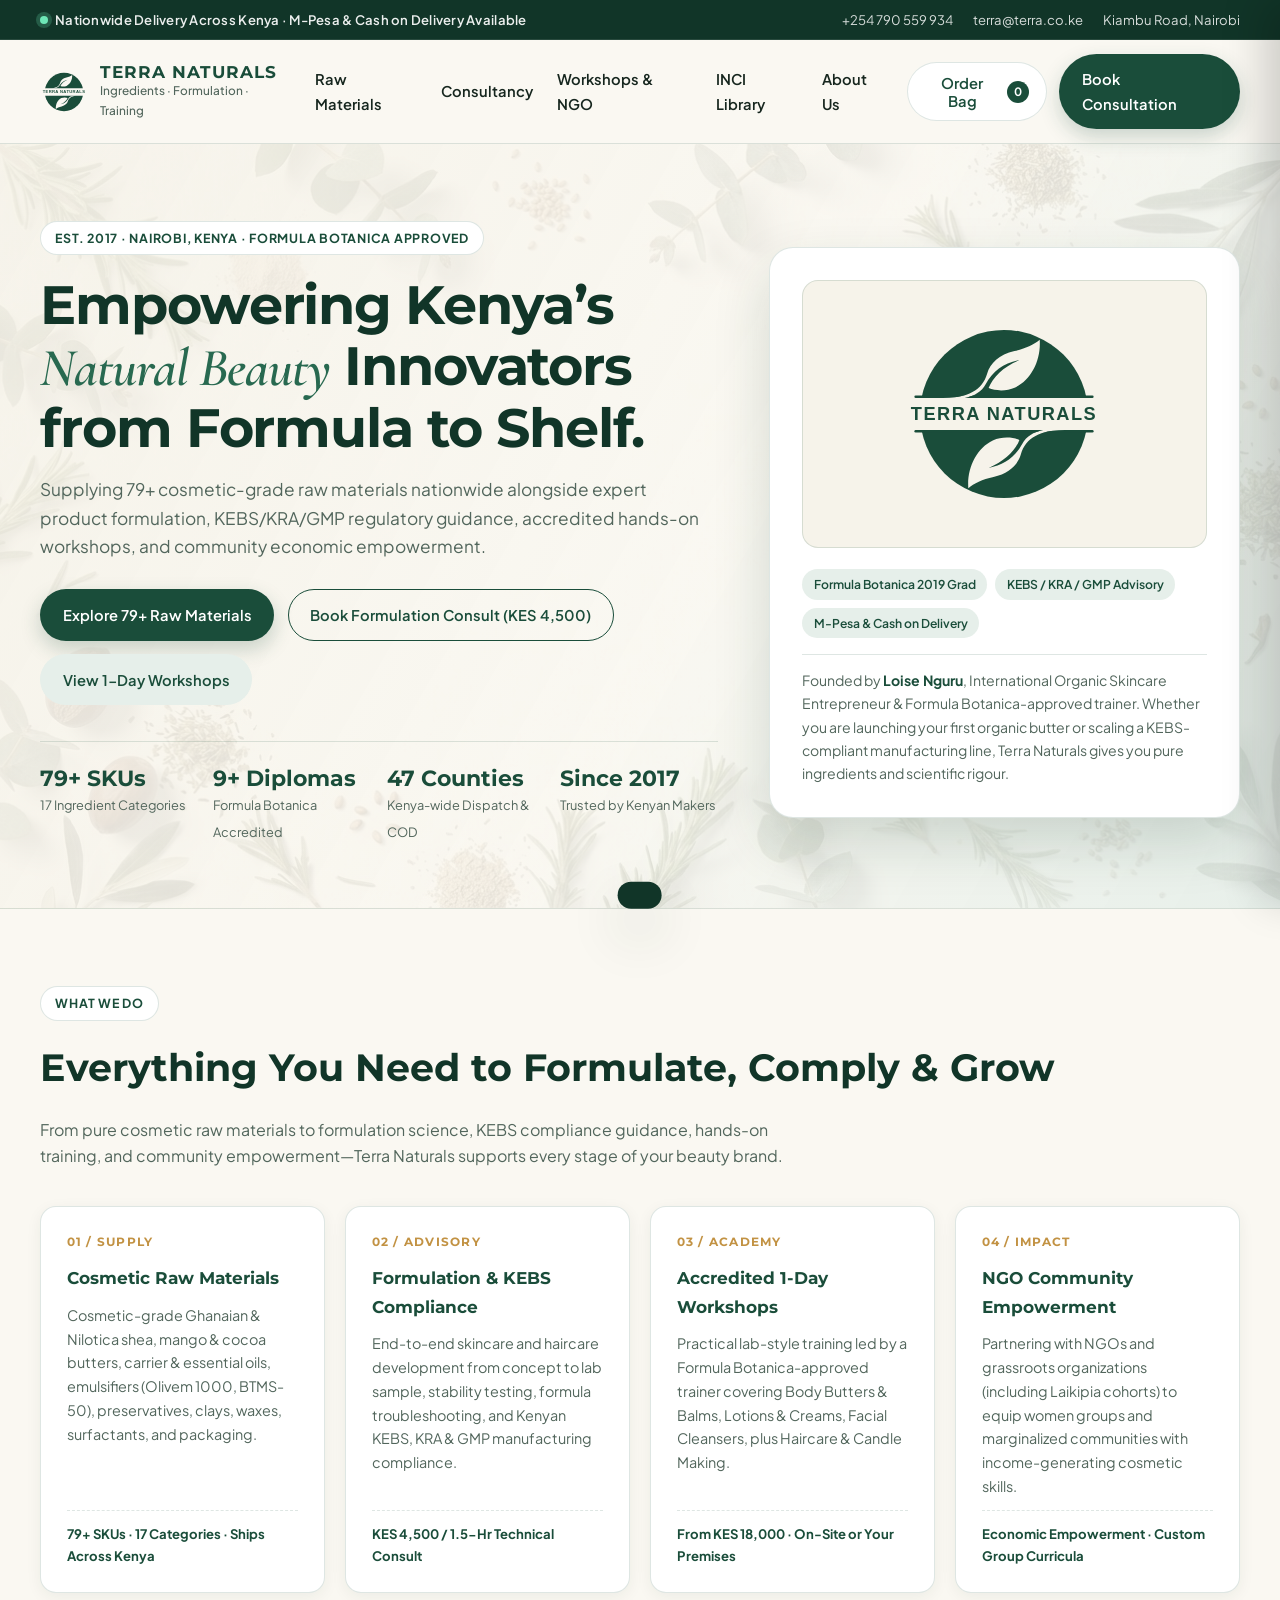
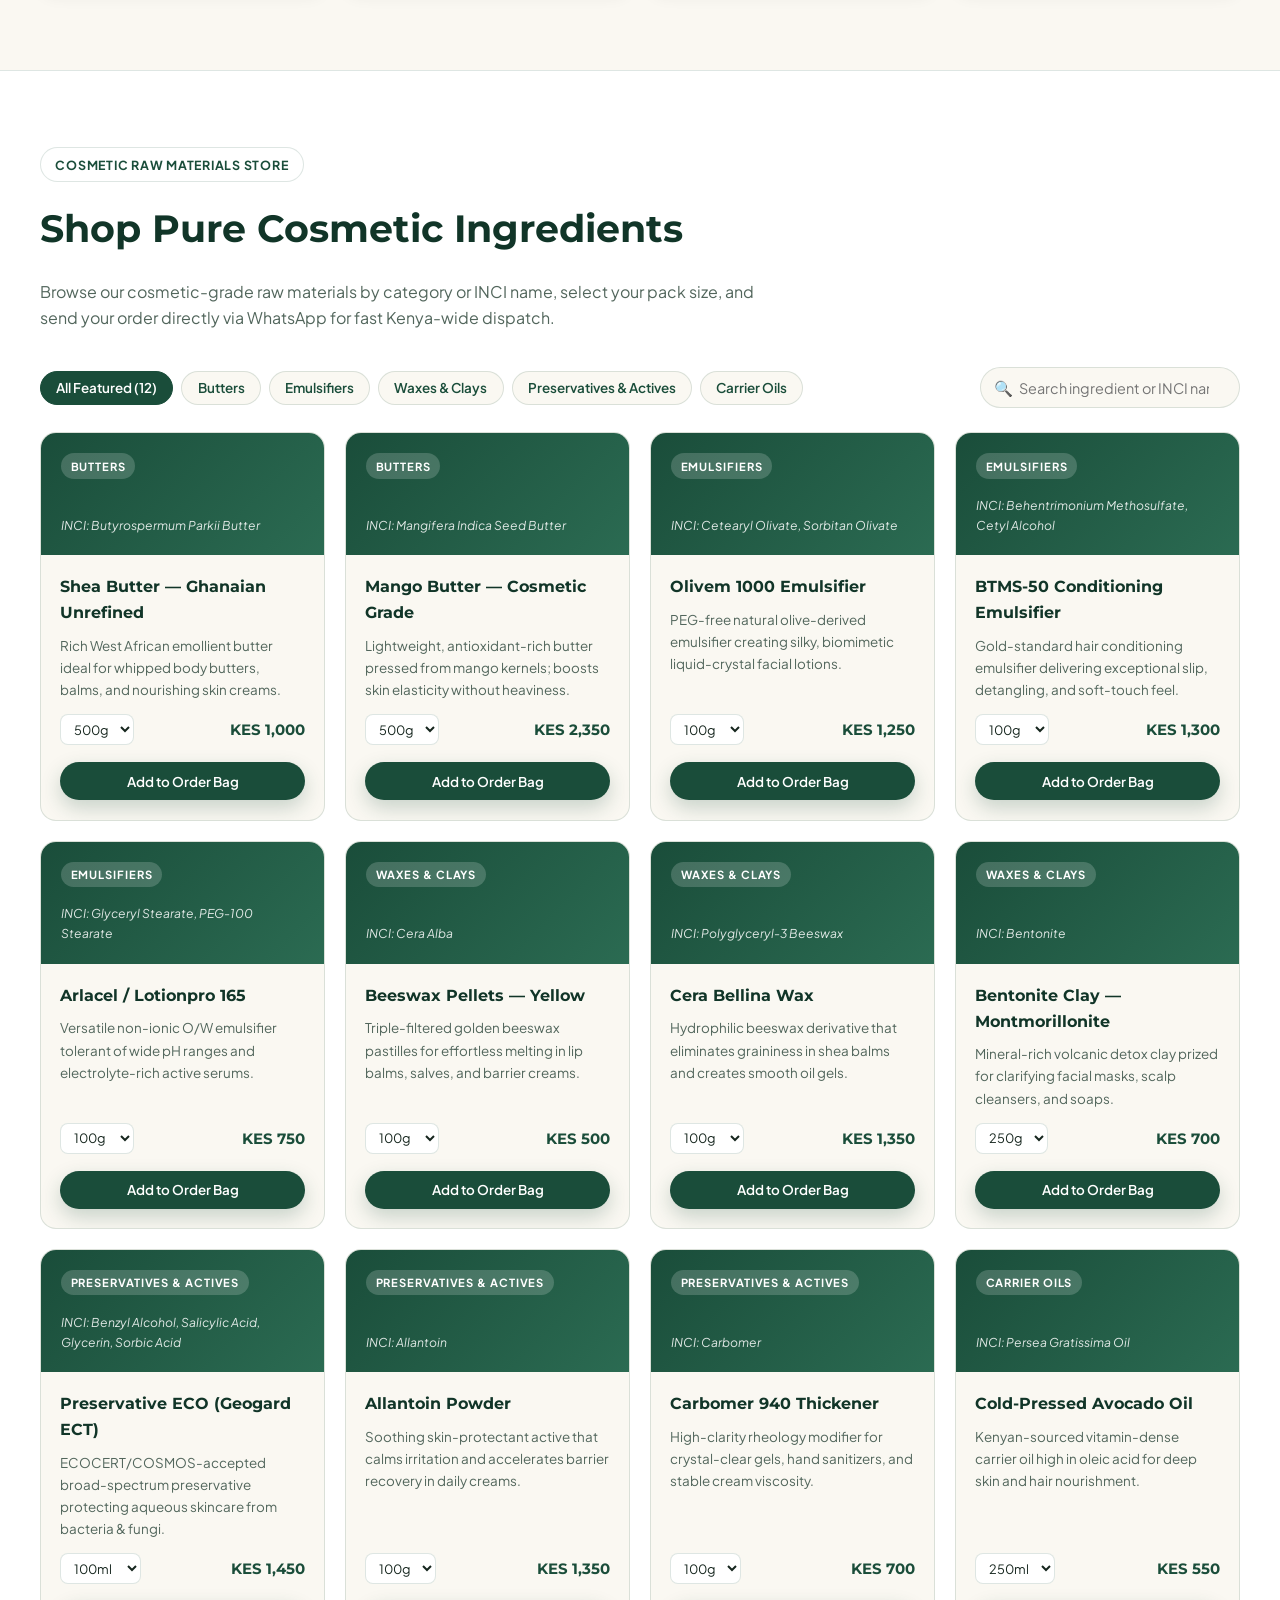
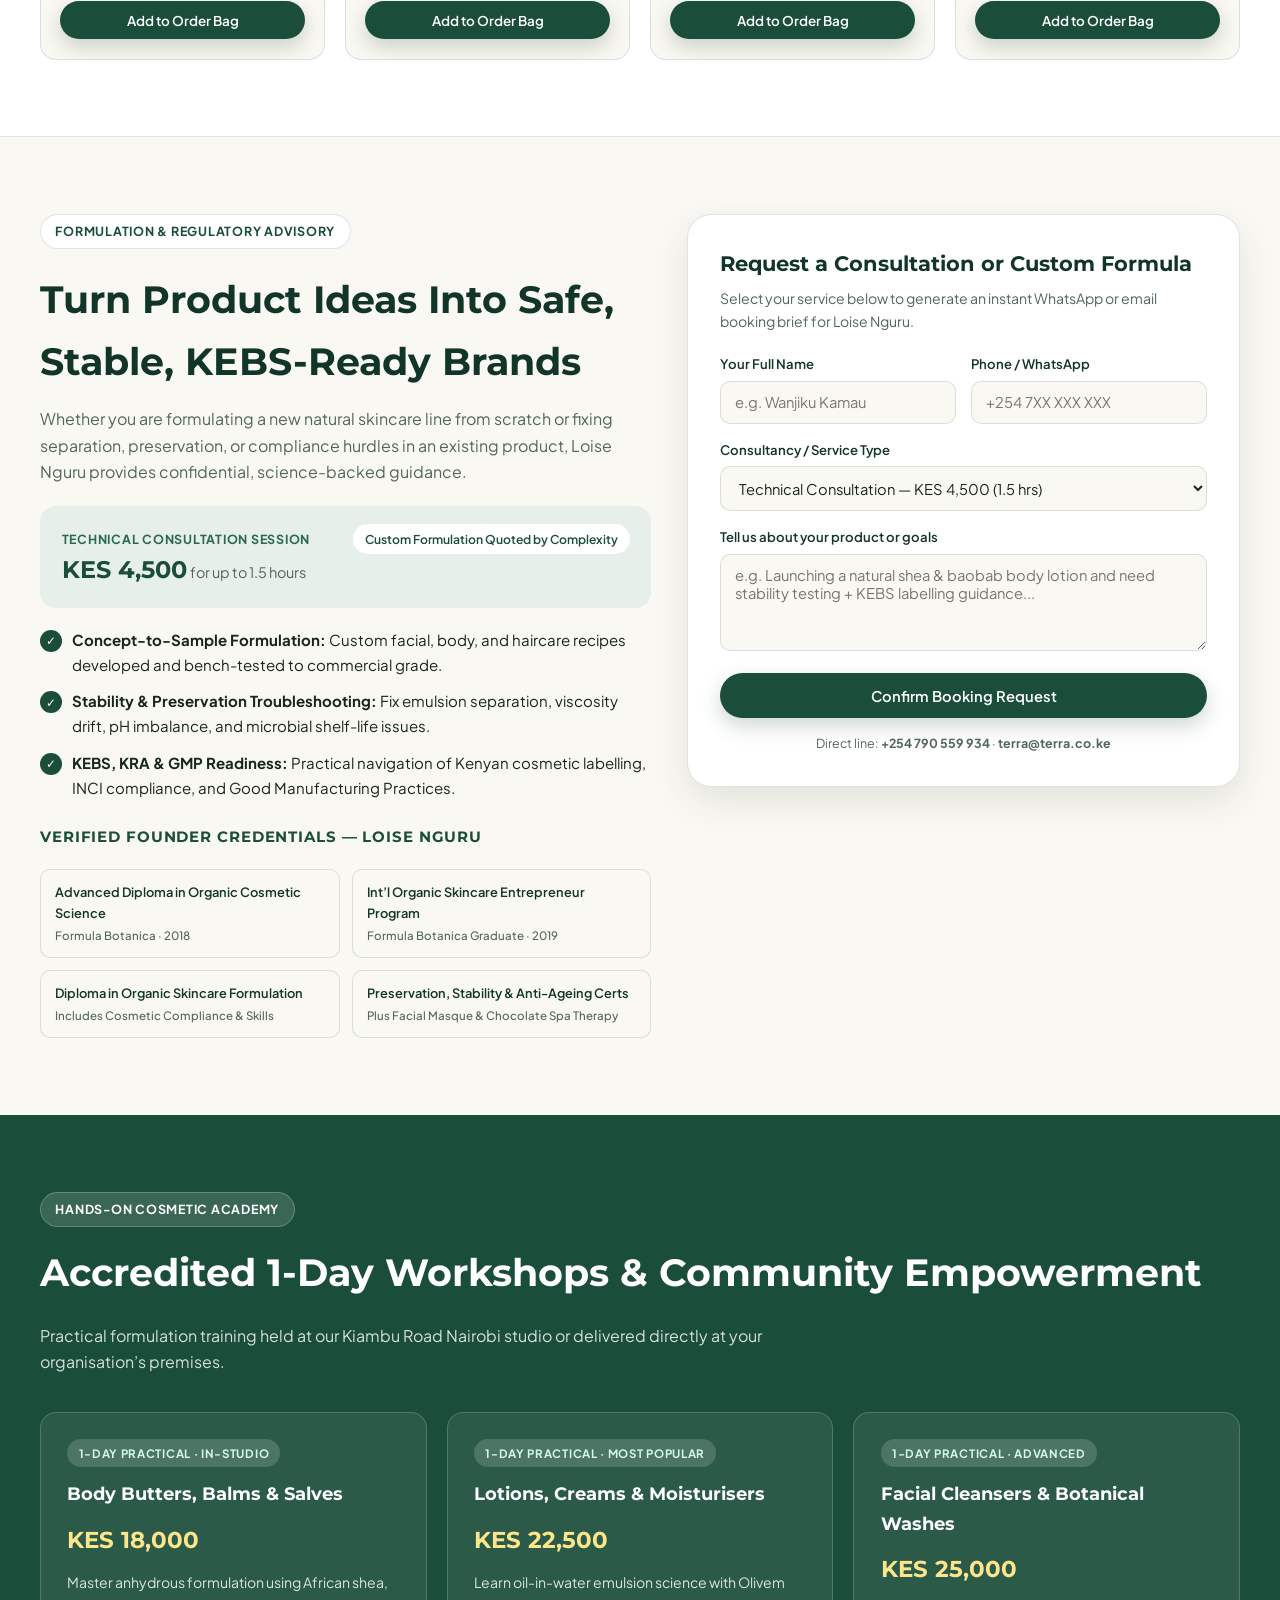
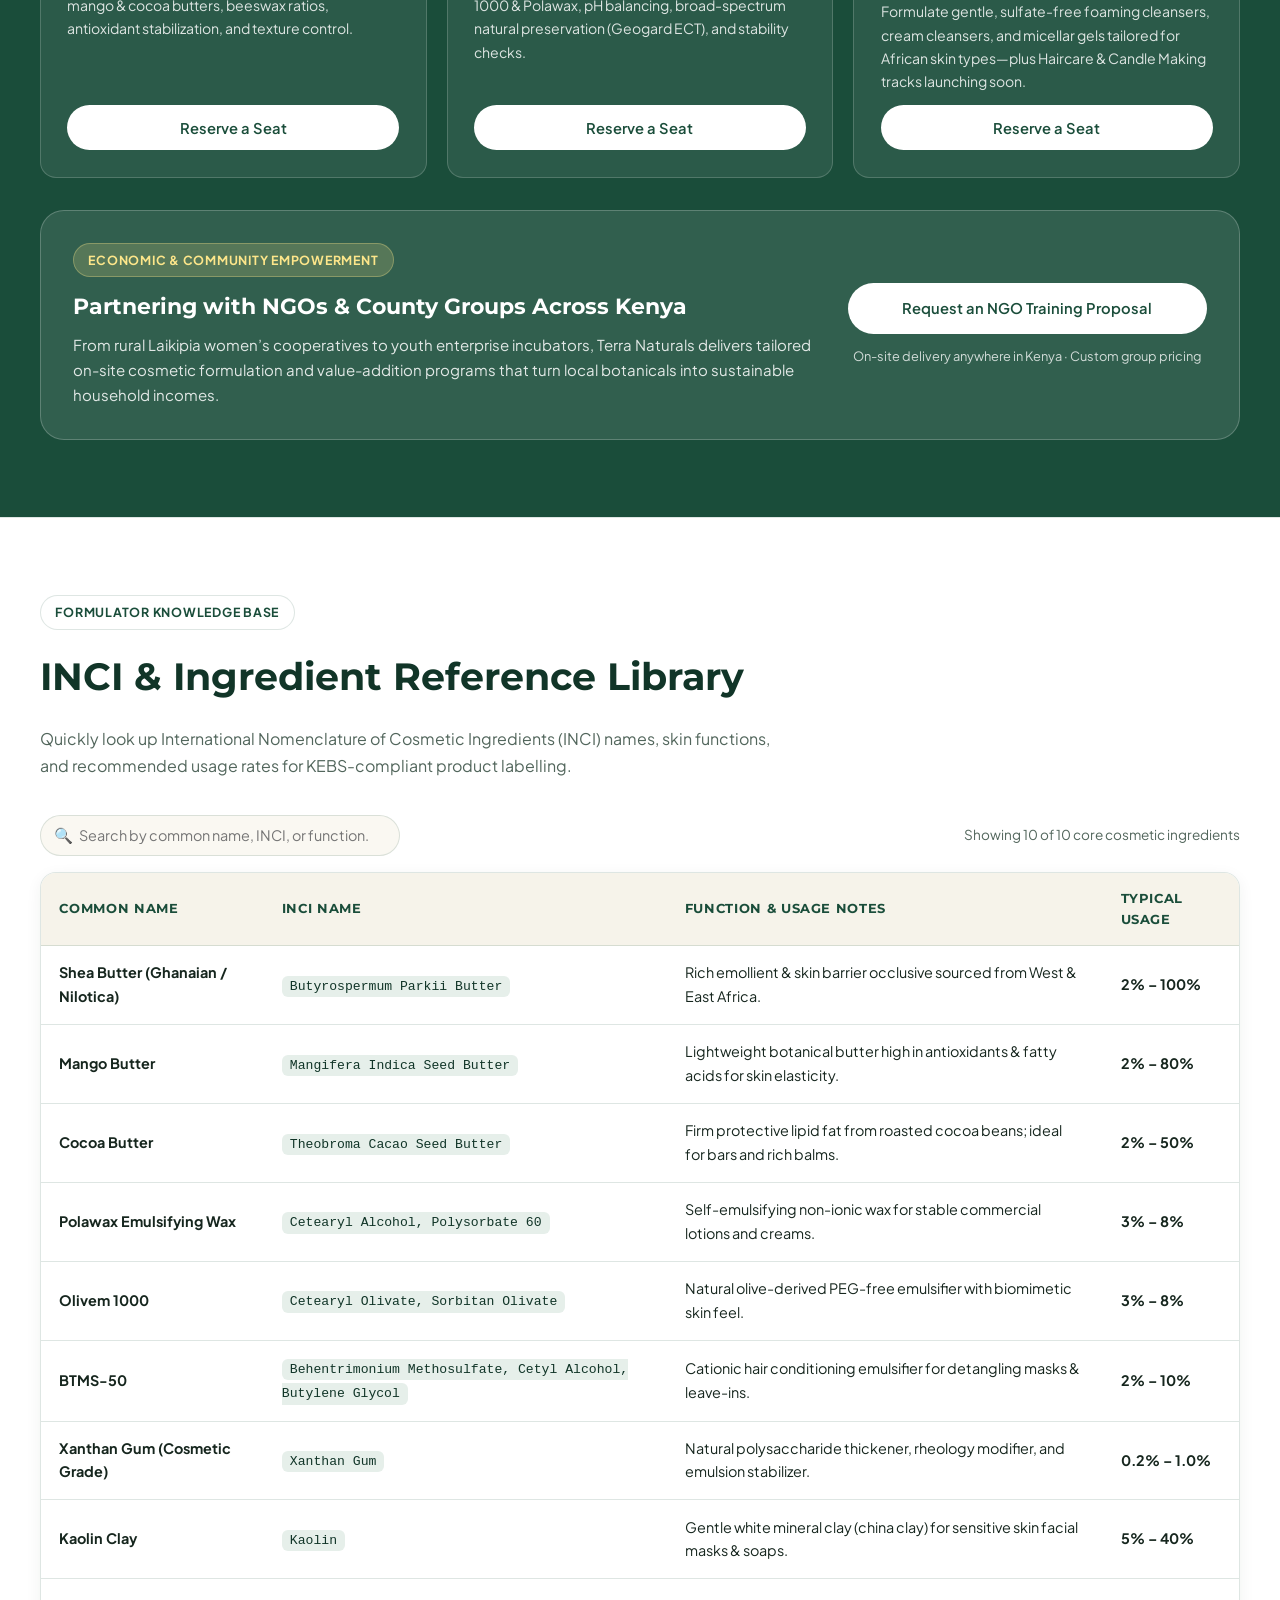
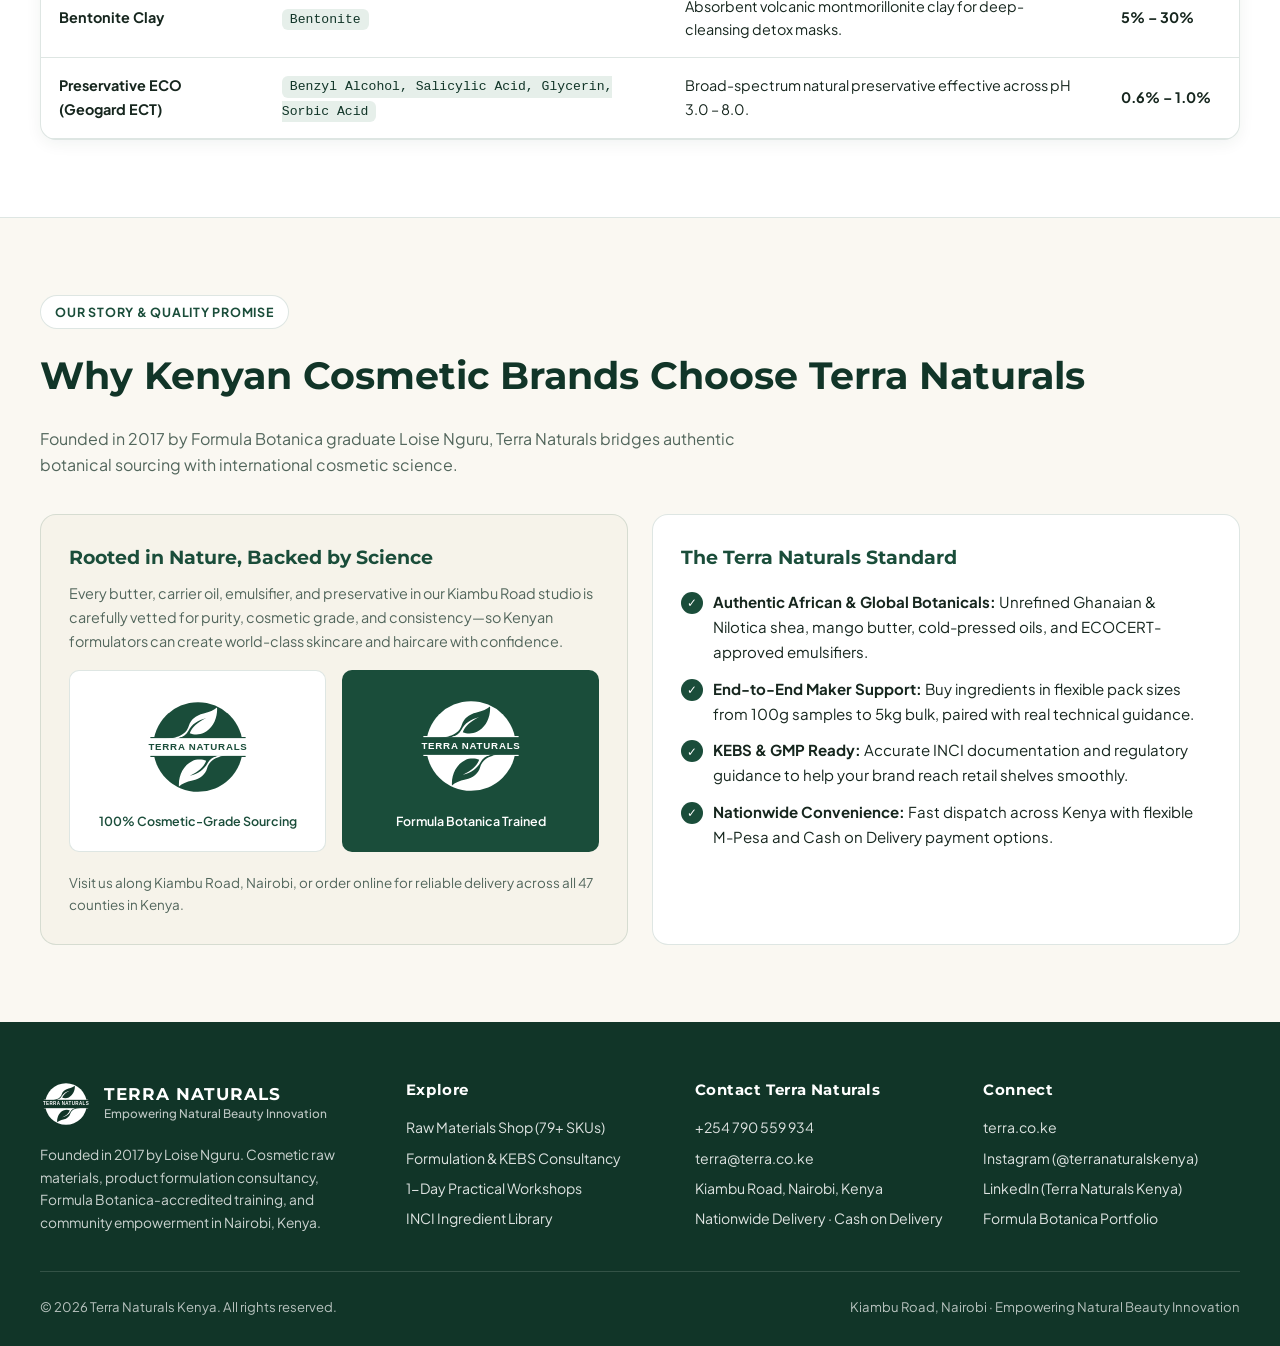
==== index.html @ df8796a9 "Initial commit: Terra Naturals website" ====
<!DOCTYPE html>
<html lang="en">
<head>
  <meta charset="utf-8">
  <meta name="viewport" content="width=device-width, initial-scale=1">
  <title>Terra Naturals Kenya — Natural Cosmetic Ingredients, Formulation Consultancy &amp; Accredited Training</title>
  <meta name="description" content="Founded in 2017 by Formula Botanica graduate Loise Nguru, Terra Naturals supplies 79+ cosmetic raw materials across Kenya and offers KEBS/KRA/GMP formulation consultancy, hands-on workshops, and NGO community empowerment.">
  <meta property="og:title" content="Terra Naturals Kenya — Natural Ingredients, Formulation &amp; Training">
  <meta property="og:description" content="Cosmetic raw materials (79+ SKUs), formulation &amp; KEBS/KRA/GMP compliance consultancy, and Formula Botanica-accredited workshops in Nairobi, Kenya.">
  <meta property="og:type" content="website">
  <link rel="icon" type="image/svg+xml" href="assets/terra-naturals-logo-primary.svg">
  <link rel="preconnect" href="https://fonts.googleapis.com">
  <link rel="preconnect" href="https://fonts.gstatic.com" crossorigin>
  <link href="https://fonts.googleapis.com/css2?family=Cormorant+Garamond:ital,wght@0,600;1,600&family=Montserrat:wght@600;700;800&family=Plus+Jakarta+Sans:wght@400;500;600;700&display=swap" rel="stylesheet">
  <link rel="stylesheet" href="styles.css">
</head>
<body>

  <!-- Top Contact & Shipping Bar -->
  <div class="demo-ribbon">
    <div class="container">
      <div class="ribbon-tag">
        <span class="ribbon-dot"></span>
        <span>Nationwide Delivery Across Kenya · M-Pesa &amp; Cash on Delivery Available</span>
      </div>
      <div class="ribbon-links">
        <a href="tel:+254790559934">+254 790 559 934</a>
        <a href="mailto:terra@terra.co.ke">terra@terra.co.ke</a>
        <span>Kiambu Road, Nairobi</span>
      </div>
    </div>
  </div>

  <!-- Navigation -->
  <header class="navbar">
    <div class="container nav-inner">
      <a href="#top" class="brand-lockup" aria-label="Terra Naturals Home">
        <img src="assets/terra-naturals-logo-primary.svg" alt="Terra Naturals Logo">
        <div>
          <div class="brand-title">TERRA NATURALS</div>
          <div class="brand-sub">Ingredients · Formulation · Training</div>
        </div>
      </a>

      <nav class="nav-links" aria-label="Primary Navigation">
        <a href="#catalog">Raw Materials</a>
        <a href="#consultancy">Consultancy</a>
        <a href="#workshops">Workshops &amp; NGO</a>
        <a href="#inci">INCI Library</a>
        <a href="#about">About Us</a>
      </nav>

      <div class="nav-actions">
        <button type="button" class="btn cart-btn" id="openCartBtn" aria-label="Open Quote Cart">
          <span>Order Bag</span>
          <span class="cart-badge" id="cartCount">0</span>
        </button>
        <a href="#consultancy" class="btn btn-primary">Book Consultation</a>
      </div>
    </div>
  </header>

  <!-- Hero Section -->
  <main id="top">
    <section class="hero">
      <div class="container hero-grid">
        <div>
          <div class="eyebrow">Est. 2017 · Nairobi, Kenya · Formula Botanica Approved</div>
          <h1>Empowering Kenya’s <span>Natural Beauty</span> Innovators from Formula to Shelf.</h1>
          <p class="hero-lead">
            Supplying 79+ cosmetic-grade raw materials nationwide alongside expert product formulation, KEBS/KRA/GMP regulatory guidance, accredited hands-on workshops, and community economic empowerment.
          </p>
          <div class="hero-cta">
            <a href="#catalog" class="btn btn-primary">Explore 79+ Raw Materials</a>
            <a href="#consultancy" class="btn btn-outline">Book Formulation Consult (KES 4,500)</a>
            <a href="#workshops" class="btn btn-soft">View 1-Day Workshops</a>
          </div>
          <div class="trust-metrics">
            <div class="metric">
              <strong>79+ SKUs</strong>
              <span>17 Ingredient Categories</span>
            </div>
            <div class="metric">
              <strong>9+ Diplomas</strong>
              <span>Formula Botanica Accredited</span>
            </div>
            <div class="metric">
              <strong>47 Counties</strong>
              <span>Kenya-wide Dispatch &amp; COD</span>
            </div>
            <div class="metric">
              <strong>Since 2017</strong>
              <span>Trusted by Kenyan Makers</span>
            </div>
          </div>
        </div>

        <aside class="hero-card" aria-label="Founder & Brand Credentials">
          <div class="hero-logo-stage">
            <img src="assets/terra-naturals-logo-primary.svg" alt="Terra Naturals Refreshed Vector Logo">
          </div>
          <div class="credential-pill-row">
            <span class="pill">Formula Botanica 2019 Grad</span>
            <span class="pill">KEBS / KRA / GMP Advisory</span>
            <span class="pill">M-Pesa &amp; Cash on Delivery</span>
          </div>
          <p class="founder-note">
            Founded by <strong>Loise Nguru</strong>, International Organic Skincare Entrepreneur &amp; Formula Botanica-approved trainer. Whether you are launching your first organic butter or scaling a KEBS-compliant manufacturing line, Terra Naturals gives you pure ingredients and scientific rigour.
          </p>
        </aside>
      </div>
    </section>

    <!-- 4 Real Business Pillars -->
    <section class="band" id="pillars">
      <div class="container">
        <div class="section-header">
          <div>
            <div class="eyebrow">What We Do</div>
            <h2>Everything You Need to Formulate, Comply &amp; Grow</h2>
          </div>
          <p>From pure cosmetic raw materials to formulation science, KEBS compliance guidance, hands-on training, and community empowerment—Terra Naturals supports every stage of your beauty brand.</p>
        </div>

        <div class="pillars-grid">
          <article class="pillar-card">
            <span class="pillar-num">01 / SUPPLY</span>
            <h3>Cosmetic Raw Materials</h3>
            <p>Cosmetic-grade Ghanaian &amp; Nilotica shea, mango &amp; cocoa butters, carrier &amp; essential oils, emulsifiers (Olivem 1000, BTMS-50), preservatives, clays, waxes, surfactants, and packaging.</p>
            <div class="pillar-meta">79+ SKUs · 17 Categories · Ships Across Kenya</div>
          </article>

          <article class="pillar-card">
            <span class="pillar-num">02 / ADVISORY</span>
            <h3>Formulation &amp; KEBS Compliance</h3>
            <p>End-to-end skincare and haircare development from concept to lab sample, stability testing, formula troubleshooting, and Kenyan KEBS, KRA &amp; GMP manufacturing compliance.</p>
            <div class="pillar-meta">KES 4,500 / 1.5-Hr Technical Consult</div>
          </article>

          <article class="pillar-card">
            <span class="pillar-num">03 / ACADEMY</span>
            <h3>Accredited 1-Day Workshops</h3>
            <p>Practical lab-style training led by a Formula Botanica-approved trainer covering Body Butters &amp; Balms, Lotions &amp; Creams, Facial Cleansers, plus Haircare &amp; Candle Making.</p>
            <div class="pillar-meta">From KES 18,000 · On-Site or Your Premises</div>
          </article>

          <article class="pillar-card">
            <span class="pillar-num">04 / IMPACT</span>
            <h3>NGO Community Empowerment</h3>
            <p>Partnering with NGOs and grassroots organizations (including Laikipia cohorts) to equip women groups and marginalized communities with income-generating cosmetic skills.</p>
            <div class="pillar-meta">Economic Empowerment · Custom Group Curricula</div>
          </article>
        </div>
      </div>
    </section>

    <!-- Raw Materials E-Commerce Catalog -->
    <section class="band alt" id="catalog">
      <div class="container">
        <div class="section-header">
          <div>
            <div class="eyebrow">Cosmetic Raw Materials Store</div>
            <h2>Shop Pure Cosmetic Ingredients</h2>
          </div>
          <p>Browse our cosmetic-grade raw materials by category or INCI name, select your pack size, and send your order directly via WhatsApp for fast Kenya-wide dispatch.</p>
        </div>

        <div class="catalog-toolbar">
          <div class="filter-pills" id="categoryFilters" role="tablist" aria-label="Filter ingredients by category">
            <button type="button" class="filter-btn active" data-cat="All">All Featured (12)</button>
            <button type="button" class="filter-btn" data-cat="Butters">Butters</button>
            <button type="button" class="filter-btn" data-cat="Emulsifiers">Emulsifiers</button>
            <button type="button" class="filter-btn" data-cat="Waxes & Clays">Waxes &amp; Clays</button>
            <button type="button" class="filter-btn" data-cat="Preservatives & Actives">Preservatives &amp; Actives</button>
            <button type="button" class="filter-btn" data-cat="Carrier Oils">Carrier Oils</button>
          </div>

          <div class="search-box">
            <span class="search-icon" aria-hidden="true">&#128269;</span>
            <input type="search" id="productSearch" placeholder="Search ingredient or INCI name..." aria-label="Search ingredients">
          </div>
        </div>

        <div class="products-grid" id="productsGrid"></div>
      </div>
    </section>

    <!-- Formulation & Regulatory Consultancy -->
    <section class="band" id="consultancy">
      <div class="container split-grid">
        <div>
          <div class="eyebrow">Formulation &amp; Regulatory Advisory</div>
          <h2 style="font-family:var(--font-display);font-size:clamp(1.7rem,3vw,2.35rem);color:var(--forest-deep);margin:0 0 0.85rem;">Turn Product Ideas Into Safe, Stable, KEBS-Ready Brands</h2>
          <p style="color:var(--muted);margin:0 0 1.25rem;">
            Whether you are formulating a new natural skincare line from scratch or fixing separation, preservation, or compliance hurdles in an existing product, Loise Nguru provides confidential, science-backed guidance.
          </p>

          <div class="price-callout">
            <div>
              <div style="font-size:0.78rem;font-weight:700;text-transform:uppercase;letter-spacing:0.06em;color:var(--forest-soft);">Technical Consultation Session</div>
              <strong>KES 4,500</strong> <span style="font-size:0.9rem;color:var(--muted);">for up to 1.5 hours</span>
            </div>
            <span class="pill" style="background:#fff;">Custom Formulation Quoted by Complexity</span>
          </div>

          <ul class="checklist">
            <li><span class="check-icon">&#10003;</span><span><strong>Concept-to-Sample Formulation:</strong> Custom facial, body, and haircare recipes developed and bench-tested to commercial grade.</span></li>
            <li><span class="check-icon">&#10003;</span><span><strong>Stability &amp; Preservation Troubleshooting:</strong> Fix emulsion separation, viscosity drift, pH imbalance, and microbial shelf-life issues.</span></li>
            <li><span class="check-icon">&#10003;</span><span><strong>KEBS, KRA &amp; GMP Readiness:</strong> Practical navigation of Kenyan cosmetic labelling, INCI compliance, and Good Manufacturing Practices.</span></li>
          </ul>

          <h3 style="font-family:var(--font-display);font-size:0.92rem;text-transform:uppercase;letter-spacing:0.06em;color:var(--forest);margin:1.5rem 0 0.5rem;">Verified Founder Credentials — Loise Nguru</h3>
          <div class="credentials-grid">
            <div class="cred-chip">Advanced Diploma in Organic Cosmetic Science<span>Formula Botanica · 2018</span></div>
            <div class="cred-chip">Int’l Organic Skincare Entrepreneur Program<span>Formula Botanica Graduate · 2019</span></div>
            <div class="cred-chip">Diploma in Organic Skincare Formulation<span>Includes Cosmetic Compliance &amp; Skills</span></div>
            <div class="cred-chip">Preservation, Stability &amp; Anti-Ageing Certs<span>Plus Facial Masque &amp; Chocolate Spa Therapy</span></div>
          </div>
        </div>

        <div class="consult-card">
          <h3 style="font-family:var(--font-display);font-size:1.3rem;color:var(--forest-deep);margin:0 0 0.35rem;">Request a Consultation or Custom Formula</h3>
          <p style="font-size:0.88rem;color:var(--muted);margin:0 0 1.25rem;">Select your service below to generate an instant WhatsApp or email booking brief for Loise Nguru.</p>

          <form id="consultForm" class="form-grid">
            <div class="form-row-2">
              <div class="field">
                <label for="cName">Your Full Name</label>
                <input type="text" id="cName" required placeholder="e.g. Wanjiku Kamau">
              </div>
              <div class="field">
                <label for="cPhone">Phone / WhatsApp</label>
                <input type="tel" id="cPhone" required placeholder="+254 7XX XXX XXX">
              </div>
            </div>

            <div class="field">
              <label for="cService">Consultancy / Service Type</label>
              <select id="cService">
                <option value="Technical Consultation (KES 4,500 / 1.5 hrs)">Technical Consultation — KES 4,500 (1.5 hrs)</option>
                <option value="Custom Concept-to-Sample Formulation">Custom Concept-to-Sample Formulation</option>
                <option value="Formula Troubleshooting & Stability Testing">Formula Troubleshooting &amp; Stability Testing</option>
                <option value="KEBS / KRA / GMP Compliance Advisory">KEBS / KRA / GMP Regulatory Compliance</option>
                <option value="NGO / Women Group Training Partnership">NGO / Community Empowerment Partnership</option>
              </select>
            </div>

            <div class="field">
              <label for="cNotes">Tell us about your product or goals</label>
              <textarea id="cNotes" rows="4" required placeholder="e.g. Launching a natural shea &amp; baobab body lotion and need stability testing + KEBS labelling guidance..."></textarea>
            </div>

            <button type="submit" class="btn btn-primary" style="width:100%;">Confirm Booking Request</button>
            <p style="font-size:0.78rem;color:var(--muted);margin:0;text-align:center;">
              Direct line: <strong>+254 790 559 934</strong> · <strong>terra@terra.co.ke</strong>
            </p>
          </form>
        </div>
      </div>
    </section>

    <!-- Workshops & NGO Economic Empowerment -->
    <section class="band forest-band" id="workshops">
      <div class="container">
        <div class="section-header">
          <div>
            <div class="eyebrow" style="background:rgba(255,255,255,0.14);color:#fff;border-color:rgba(255,255,255,0.22);">Hands-On Cosmetic Academy</div>
            <h2>Accredited 1-Day Workshops &amp; Community Empowerment</h2>
          </div>
          <p>Practical formulation training held at our Kiambu Road Nairobi studio or delivered directly at your organisation’s premises.</p>
        </div>

        <div class="workshop-grid">
          <article class="workshop-card">
            <span class="workshop-badge">1-Day Practical · In-Studio</span>
            <h3>Body Butters, Balms &amp; Salves</h3>
            <div class="workshop-price">KES 18,000</div>
            <p>Master anhydrous formulation using African shea, mango &amp; cocoa butters, beeswax ratios, antioxidant stabilization, and texture control.</p>
            <button type="button" class="btn btn-white enroll-btn" data-course="Body Butters, Balms & Salves (KES 18,000)">Reserve a Seat</button>
          </article>

          <article class="workshop-card">
            <span class="workshop-badge">1-Day Practical · Most Popular</span>
            <h3>Lotions, Creams &amp; Moisturisers</h3>
            <div class="workshop-price">KES 22,500</div>
            <p>Learn oil-in-water emulsion science with Olivem 1000 &amp; Polawax, pH balancing, broad-spectrum natural preservation (Geogard ECT), and stability checks.</p>
            <button type="button" class="btn btn-white enroll-btn" data-course="Lotions, Creams & Moisturisers (KES 22,500)">Reserve a Seat</button>
          </article>

          <article class="workshop-card">
            <span class="workshop-badge">1-Day Practical · Advanced</span>
            <h3>Facial Cleansers &amp; Botanical Washes</h3>
            <div class="workshop-price">KES 25,000</div>
            <p>Formulate gentle, sulfate-free foaming cleansers, cream cleansers, and micellar gels tailored for African skin types—plus Haircare &amp; Candle Making tracks launching soon.</p>
            <button type="button" class="btn btn-white enroll-btn" data-course="Facial Cleansers Workshop (KES 25,000)">Reserve a Seat</button>
          </article>
        </div>

        <div class="ngo-banner">
          <div>
            <div class="eyebrow" style="background:rgba(253,230,138,0.18);color:#FDE68A;border-color:rgba(253,230,138,0.3);margin-bottom:0.75rem;">Economic &amp; Community Empowerment</div>
            <h3>Partnering with NGOs &amp; County Groups Across Kenya</h3>
            <p>
              From rural Laikipia women’s cooperatives to youth enterprise incubators, Terra Naturals delivers tailored on-site cosmetic formulation and value-addition programs that turn local botanicals into sustainable household incomes.
            </p>
          </div>
          <div style="display:flex;flex-direction:column;gap:0.75rem;">
            <a href="#consultancy" class="btn btn-white">Request an NGO Training Proposal</a>
            <span style="font-size:0.8rem;color:rgba(255,255,255,0.78);text-align:center;">On-site delivery anywhere in Kenya · Custom group pricing</span>
          </div>
        </div>
      </div>
    </section>

    <!-- Searchable INCI Ingredient Database -->
    <section class="band alt" id="inci">
      <div class="container">
        <div class="section-header">
          <div>
            <div class="eyebrow">Formulator Knowledge Base</div>
            <h2>INCI &amp; Ingredient Reference Library</h2>
          </div>
          <p>Quickly look up International Nomenclature of Cosmetic Ingredients (INCI) names, skin functions, and recommended usage rates for KEBS-compliant product labelling.</p>
        </div>

        <div class="catalog-toolbar" style="margin-bottom:1rem;">
          <div class="search-box" style="min-width:min(360px,100%);">
            <span class="search-icon" aria-hidden="true">&#128269;</span>
            <input type="search" id="inciSearch" placeholder="Search by common name, INCI, or function..." aria-label="Search INCI database">
          </div>
          <span style="font-size:0.85rem;color:var(--muted);" id="inciCount">Showing 10 core cosmetic ingredients</span>
        </div>

        <div class="inci-wrap">
          <div style="overflow-x:auto;">
            <table class="inci-table">
              <thead>
                <tr>
                  <th>Common Name</th>
                  <th>INCI Name</th>
                  <th>Function &amp; Usage Notes</th>
                  <th>Typical Usage</th>
                </tr>
              </thead>
              <tbody id="inciBody"></tbody>
            </table>
          </div>
        </div>
      </div>
    </section>

    <!-- About Terra Naturals & Quality Promise -->
    <section class="band" id="about">
      <div class="container">
        <div class="section-header">
          <div>
            <div class="eyebrow">Our Story &amp; Quality Promise</div>
            <h2>Why Kenyan Cosmetic Brands Choose Terra Naturals</h2>
          </div>
          <p>Founded in 2017 by Formula Botanica graduate Loise Nguru, Terra Naturals bridges authentic botanical sourcing with international cosmetic science.</p>
        </div>

        <div class="audit-grid">
          <div class="brand-showcase-box">
            <h3 style="font-family:var(--font-display);color:var(--forest);margin:0 0 0.5rem;">Rooted in Nature, Backed by Science</h3>
            <p style="font-size:0.9rem;color:var(--muted);margin:0 0 1rem;">
              Every butter, carrier oil, emulsifier, and preservative in our Kiambu Road studio is carefully vetted for purity, cosmetic grade, and consistency—so Kenyan formulators can create world-class skincare and haircare with confidence.
            </p>
            <div class="logo-pair">
              <div class="logo-tile light">
                <img src="assets/terra-naturals-logo-primary.svg" alt="Terra Naturals Emblem">
                <span>100% Cosmetic-Grade Sourcing</span>
              </div>
              <div class="logo-tile dark">
                <img src="assets/terra-naturals-logo-reversed.svg" alt="Terra Naturals Emblem">
                <span>Formula Botanica Trained</span>
              </div>
            </div>
            <p style="font-size:0.84rem;color:var(--muted);margin:0;">
              Visit us along Kiambu Road, Nairobi, or order online for reliable delivery across all 47 counties in Kenya.
            </p>
          </div>

          <div class="brand-showcase-box" style="background:var(--white);">
            <h3 style="font-family:var(--font-display);color:var(--forest);margin:0 0 0.5rem;">The Terra Naturals Standard</h3>
            <ul class="checklist" style="margin-bottom:0;">
              <li><span class="check-icon">&#10003;</span><span><strong>Authentic African &amp; Global Botanicals:</strong> Unrefined Ghanaian &amp; Nilotica shea, mango butter, cold-pressed oils, and ECOCERT-approved emulsifiers.</span></li>
              <li><span class="check-icon">&#10003;</span><span><strong>End-to-End Maker Support:</strong> Buy ingredients in flexible pack sizes from 100g samples to 5kg bulk, paired with real technical guidance.</span></li>
              <li><span class="check-icon">&#10003;</span><span><strong>KEBS &amp; GMP Ready:</strong> Accurate INCI documentation and regulatory guidance to help your brand reach retail shelves smoothly.</span></li>
              <li><span class="check-icon">&#10003;</span><span><strong>Nationwide Convenience:</strong> Fast dispatch across Kenya with flexible M-Pesa and Cash on Delivery payment options.</span></li>
            </ul>
          </div>
        </div>
      </div>
    </section>
  </main>

  <!-- Footer -->
  <footer>
    <div class="container">
      <div class="footer-grid">
        <div>
          <div class="brand-lockup" style="margin-bottom:0.85rem;">
            <img src="assets/terra-naturals-logo-reversed.svg" alt="Terra Naturals Reversed Logo" style="width:52px;height:52px;">
            <div>
              <div class="brand-title" style="color:#fff;">TERRA NATURALS</div>
              <div class="brand-sub" style="color:rgba(255,255,255,0.72);">Empowering Natural Beauty Innovation</div>
            </div>
          </div>
          <p style="font-size:0.86rem;margin:0;color:rgba(255,255,255,0.78);">
            Founded in 2017 by Loise Nguru. Cosmetic raw materials, product formulation consultancy, Formula Botanica-accredited training, and community empowerment in Nairobi, Kenya.
          </p>
        </div>

        <div>
          <h4>Explore</h4>
          <ul>
            <li><a href="#catalog">Raw Materials Shop (79+ SKUs)</a></li>
            <li><a href="#consultancy">Formulation &amp; KEBS Consultancy</a></li>
            <li><a href="#workshops">1-Day Practical Workshops</a></li>
            <li><a href="#inci">INCI Ingredient Library</a></li>
          </ul>
        </div>

        <div>
          <h4>Contact Terra Naturals</h4>
          <ul>
            <li><a href="tel:+254790559934">+254 790 559 934</a></li>
            <li><a href="mailto:terra@terra.co.ke">terra@terra.co.ke</a></li>
            <li>Kiambu Road, Nairobi, Kenya</li>
            <li>Nationwide Delivery · Cash on Delivery</li>
          </ul>
        </div>

        <div>
          <h4>Connect</h4>
          <ul>
            <li><a href="https://terra.co.ke" target="_blank" rel="noopener">terra.co.ke</a></li>
            <li><a href="https://www.instagram.com/terranaturalskenya/" target="_blank" rel="noopener">Instagram (@terranaturalskenya)</a></li>
            <li><a href="https://www.linkedin.com/company/terra-kenya/" target="_blank" rel="noopener">LinkedIn (Terra Naturals Kenya)</a></li>
            <li><a href="https://formulabotanica.com/portfolio/terra-naturals/" target="_blank" rel="noopener">Formula Botanica Portfolio</a></li>
          </ul>
        </div>
      </div>

      <div class="footer-bottom">
        <span>&copy; 2026 Terra Naturals Kenya. All rights reserved.</span>
        <span>Kiambu Road, Nairobi · Empowering Natural Beauty Innovation</span>
      </div>
    </div>
  </footer>

  <!-- Interactive Order Bag Drawer -->
  <div class="drawer-backdrop" id="drawerBackdrop"></div>
  <aside class="cart-drawer" id="cartDrawer" aria-label="Raw Materials Order Bag">
    <div class="drawer-head">
      <h3>Your Raw Materials Bag</h3>
      <button type="button" class="btn btn-soft" id="closeCartBtn" style="padding:0.4rem 0.85rem;font-size:0.8rem;">Close</button>
    </div>
    <div class="drawer-body" id="cartItems"></div>
    <div class="drawer-foot">
      <div style="display:flex;justify-content:space-between;align-items:center;margin-bottom:0.85rem;">
        <span style="font-weight:600;color:var(--muted);">Estimated Subtotal</span>
        <strong style="font-family:var(--font-display);font-size:1.25rem;color:var(--forest);" id="cartTotal">KES 0</strong>
      </div>
      <p style="font-size:0.78rem;color:var(--muted);margin:0 0 0.85rem;">
        Ships nationwide across Kenya. Pay via <strong>M-Pesa</strong> or <strong>Cash on Delivery</strong> upon confirmation with Terra Naturals.
      </p>
      <button type="button" class="btn btn-primary" id="checkoutWhatsappBtn" style="width:100%;">Send Order via WhatsApp (+254 790 559 934)</button>
    </div>
  </aside>

  <div class="toast" id="toast" role="status" aria-live="polite"></div>

  <script src="app.js"></script>
</body>
</html>
---- styles.css ----
:root {
  --forest: #1A4D3A;
  --forest-deep: #113528;
  --forest-soft: #286950;
  --sage: #E6EFEA;
  --paper: #F6F3EA;
  --cream: #FAF8F2;
  --white: #FFFFFF;
  --ink: #16261E;
  --muted: #52665C;
  --gold: #C29243;
  --border: rgba(26, 77, 58, 0.14);
  --shadow-sm: 0 4px 16px rgba(17, 53, 40, 0.06);
  --shadow-md: 0 14px 36px rgba(17, 53, 40, 0.10);
  --shadow-lg: 0 24px 56px rgba(17, 53, 40, 0.16);
  --radius-sm: 10px;
  --radius-md: 16px;
  --radius-lg: 24px;
  --font-display: 'Montserrat', system-ui, -apple-system, sans-serif;
  --font-serif: 'Cormorant Garamond', Georgia, serif;
  --font-body: 'Plus Jakarta Sans', system-ui, -apple-system, sans-serif;
}

*, *::before, *::after {
  box-sizing: border-box;
}

html {
  scroll-behavior: smooth;
}

body {
  margin: 0;
  font-family: var(--font-body);
  color: var(--ink);
  background: var(--cream);
  line-height: 1.65;
  -webkit-font-smoothing: antialiased;
}

img {
  max-width: 100%;
  display: block;
}

a {
  color: inherit;
  text-decoration: none;
}

button, input, select, textarea {
  font-family: inherit;
}

.container {
  width: min(1200px, calc(100% - 2.5rem));
  margin-inline: auto;
}

/* Top announcement & demo ribbon */
.demo-ribbon {
  background: var(--forest-deep);
  color: rgba(255, 255, 255, 0.92);
  font-size: 0.82rem;
  padding: 0.55rem 1rem;
  border-bottom: 1px solid rgba(255, 255, 255, 0.1);
}

.demo-ribbon .container {
  display: flex;
  flex-wrap: wrap;
  align-items: center;
  justify-content: space-between;
  gap: 0.75rem;
}

.ribbon-tag {
  display: inline-flex;
  align-items: center;
  gap: 0.45rem;
  font-weight: 600;
  letter-spacing: 0.02em;
}

.ribbon-dot {
  width: 8px;
  height: 8px;
  border-radius: 50%;
  background: #6EE7B7;
  box-shadow: 0 0 0 4px rgba(110, 231, 183, 0.22);
}

.ribbon-links {
  display: flex;
  flex-wrap: wrap;
  gap: 1.25rem;
  opacity: 0.9;
}

.ribbon-links a:hover {
  color: #fff;
  text-decoration: underline;
}

/* Sticky Navbar */
.navbar {
  position: sticky;
  top: 0;
  z-index: 40;
  background: rgba(250, 248, 242, 0.92);
  backdrop-filter: blur(14px);
  border-bottom: 1px solid var(--border);
}

.nav-inner {
  display: flex;
  align-items: center;
  justify-content: space-between;
  gap: 1.25rem;
  padding: 0.85rem 0;
}

.brand-lockup {
  display: inline-flex;
  align-items: center;
  gap: 0.75rem;
}

.brand-lockup img {
  width: 48px;
  height: 48px;
  object-fit: contain;
}

.brand-title {
  font-family: var(--font-display);
  font-weight: 700;
  font-size: 1.05rem;
  letter-spacing: 0.06em;
  color: var(--forest);
  line-height: 1.1;
}

.brand-sub {
  font-size: 0.74rem;
  color: var(--muted);
  font-weight: 500;
}

.nav-links {
  display: flex;
  align-items: center;
  gap: 1.5rem;
  font-size: 0.92rem;
  font-weight: 600;
  color: var(--ink);
}

.nav-links a {
  position: relative;
  padding: 0.25rem 0;
}

.nav-links a::after {
  content: "";
  position: absolute;
  left: 0;
  bottom: -2px;
  width: 0;
  height: 2px;
  background: var(--forest);
  transition: width 0.2s ease;
}

.nav-links a:hover::after {
  width: 100%;
}

.nav-actions {
  display: flex;
  align-items: center;
  gap: 0.75rem;
}

/* Buttons */
.btn {
  display: inline-flex;
  align-items: center;
  justify-content: center;
  gap: 0.5rem;
  padding: 0.78rem 1.35rem;
  border-radius: 999px;
  font-weight: 600;
  font-size: 0.92rem;
  border: 1.5px solid transparent;
  cursor: pointer;
  transition: transform 0.16s ease, box-shadow 0.2s ease, background 0.2s ease, color 0.2s ease;
}

.btn:hover {
  transform: translateY(-1px);
}

.btn-primary {
  background: var(--forest);
  color: var(--white);
  box-shadow: 0 8px 20px rgba(26, 77, 58, 0.22);
}

.btn-primary:hover {
  background: var(--forest-deep);
}

.btn-outline {
  background: transparent;
  color: var(--forest);
  border-color: var(--forest);
}

.btn-outline:hover {
  background: var(--forest);
  color: var(--white);
}

.btn-soft {
  background: var(--sage);
  color: var(--forest);
}

.btn-soft:hover {
  background: #d7e7de;
}

.btn-white {
  background: var(--white);
  color: var(--forest);
}

.btn-white:hover {
  background: var(--paper);
}

.cart-btn {
  position: relative;
  background: var(--white);
  border: 1.5px solid var(--border);
  color: var(--forest);
  padding: 0.65rem 1.05rem;
}

.cart-badge {
  background: var(--forest);
  color: var(--white);
  font-size: 0.72rem;
  font-weight: 700;
  min-width: 22px;
  height: 22px;
  border-radius: 999px;
  display: inline-flex;
  align-items: center;
  justify-content: center;
  padding: 0 6px;
}

/* Hero Section */
.hero {
  position: relative;
  padding: clamp(3.5rem, 6vw, 5.5rem) 0 clamp(3rem, 5vw, 4.5rem);
  background:
    linear-gradient(120deg, rgba(246, 243, 234, 0.94) 0%, rgba(250, 248, 242, 0.88) 55%, rgba(230, 239, 234, 0.92) 100%),
    url('assets/botanical-background.jpg') center / cover no-repeat;
  border-bottom: 1px solid var(--border);
  overflow: hidden;
}

.hero-grid {
  display: grid;
  grid-template-columns: 1.18fr 0.82fr;
  gap: clamp(2rem, 4vw, 3.5rem);
  align-items: center;
}

.eyebrow {
  display: inline-flex;
  align-items: center;
  gap: 0.5rem;
  padding: 0.38rem 0.9rem;
  border-radius: 999px;
  background: var(--white);
  border: 1px solid var(--border);
  color: var(--forest);
  font-size: 0.78rem;
  font-weight: 700;
  letter-spacing: 0.06em;
  text-transform: uppercase;
  margin-bottom: 1.25rem;
}

.hero h1 {
  font-family: var(--font-display);
  font-size: clamp(2.1rem, 4.2vw, 3.35rem);
  line-height: 1.12;
  color: var(--forest-deep);
  margin: 0 0 1.1rem;
  letter-spacing: -0.02em;
}

.hero h1 span {
  font-family: var(--font-serif);
  font-style: italic;
  font-weight: 600;
  color: var(--forest-soft);
}

.hero-lead {
  font-size: 1.08rem;
  color: var(--muted);
  max-width: 58ch;
  margin: 0 0 1.8rem;
}

.hero-cta {
  display: flex;
  flex-wrap: wrap;
  gap: 0.85rem;
  margin-bottom: 2.2rem;
}

.trust-metrics {
  display: grid;
  grid-template-columns: repeat(4, minmax(0, 1fr));
  gap: 1rem;
  padding-top: 1.5rem;
  border-top: 1px solid var(--border);
}

.metric strong {
  display: block;
  font-family: var(--font-display);
  font-size: 1.4rem;
  color: var(--forest);
  line-height: 1.15;
}

.metric span {
  font-size: 0.8rem;
  color: var(--muted);
}

.hero-card {
  background: var(--white);
  border: 1px solid var(--border);
  border-radius: var(--radius-lg);
  padding: 2rem;
  box-shadow: var(--shadow-lg);
  position: relative;
}

.hero-logo-stage {
  background: var(--paper);
  border-radius: var(--radius-md);
  padding: 1.75rem;
  display: grid;
  place-items: center;
  margin-bottom: 1.35rem;
  border: 1px solid var(--border);
}

.hero-logo-stage img {
  width: 210px;
  height: 210px;
  object-fit: contain;
}

.credential-pill-row {
  display: flex;
  flex-wrap: wrap;
  gap: 0.5rem;
  margin-bottom: 1rem;
}

.pill {
  display: inline-flex;
  align-items: center;
  gap: 0.35rem;
  padding: 0.32rem 0.72rem;
  border-radius: 999px;
  background: var(--sage);
  color: var(--forest);
  font-size: 0.76rem;
  font-weight: 600;
}

.founder-note {
  font-size: 0.88rem;
  color: var(--muted);
  margin: 0;
  padding-top: 0.9rem;
  border-top: 1px solid var(--border);
}

.founder-note strong {
  color: var(--forest);
}

/* Sections */
section.band {
  padding: clamp(3.5rem, 6vw, 5.5rem) 0;
}

section.band.alt {
  background: var(--white);
  border-top: 1px solid var(--border);
  border-bottom: 1px solid var(--border);
}

section.band.forest-band {
  background: var(--forest);
  color: var(--white);
}

.section-header {
  display: flex;
  flex-wrap: wrap;
  align-items: flex-end;
  justify-content: space-between;
  gap: 1.25rem;
  margin-bottom: 2.25rem;
}

.section-header.center {
  flex-direction: column;
  align-items: center;
  text-align: center;
}

.section-header h2 {
  font-family: var(--font-display);
  font-size: clamp(1.65rem, 3vw, 2.35rem);
  line-height: 1.18;
  color: var(--forest-deep);
  margin: 0.3rem 0 0.45rem;
}

.forest-band .section-header h2 {
  color: var(--white);
}

.section-header p {
  color: var(--muted);
  max-width: 62ch;
  margin: 0;
}

.forest-band .section-header p {
  color: rgba(255, 255, 255, 0.82);
}

/* 4-Pillar Cards */
.pillars-grid {
  display: grid;
  grid-template-columns: repeat(4, minmax(0, 1fr));
  gap: 1.25rem;
}

.pillar-card {
  background: var(--white);
  border: 1px solid var(--border);
  border-radius: var(--radius-md);
  padding: 1.6rem;
  box-shadow: var(--shadow-sm);
  display: flex;
  flex-direction: column;
  gap: 0.7rem;
  transition: transform 0.2s ease, box-shadow 0.2s ease, border-color 0.2s ease;
}

.pillar-card:hover {
  transform: translateY(-4px);
  box-shadow: var(--shadow-md);
  border-color: rgba(26, 77, 58, 0.35);
}

.pillar-num {
  font-family: var(--font-display);
  font-size: 0.78rem;
  font-weight: 700;
  color: var(--gold);
  letter-spacing: 0.1em;
}

.pillar-card h3 {
  font-family: var(--font-display);
  font-size: 1.08rem;
  color: var(--forest);
  margin: 0;
}

.pillar-card p {
  font-size: 0.9rem;
  color: var(--muted);
  margin: 0;
  flex: 1;
}

.pillar-meta {
  font-size: 0.82rem;
  font-weight: 700;
  color: var(--forest);
  padding-top: 0.75rem;
  border-top: 1px dashed var(--border);
}

/* Catalog Controls & Product Grid */
.catalog-toolbar {
  display: flex;
  flex-wrap: wrap;
  align-items: center;
  justify-content: space-between;
  gap: 1rem;
  margin-bottom: 1.5rem;
}

.filter-pills {
  display: flex;
  flex-wrap: wrap;
  gap: 0.5rem;
}

.filter-btn {
  padding: 0.48rem 0.95rem;
  border-radius: 999px;
  border: 1px solid var(--border);
  background: var(--cream);
  color: var(--forest);
  font-size: 0.84rem;
  font-weight: 600;
  cursor: pointer;
  transition: all 0.18s ease;
}

.filter-btn.active,
.filter-btn:hover {
  background: var(--forest);
  color: var(--white);
  border-color: var(--forest);
}

.search-box {
  position: relative;
  min-width: 260px;
}

.search-box input {
  width: 100%;
  padding: 0.65rem 1rem 0.65rem 2.4rem;
  border-radius: 999px;
  border: 1.5px solid var(--border);
  background: var(--cream);
  color: var(--ink);
  font-size: 0.9rem;
  outline: none;
}

.search-box input:focus {
  border-color: var(--forest);
  background: var(--white);
}

.search-icon {
  position: absolute;
  left: 0.85rem;
  top: 50%;
  transform: translateY(-50%);
  color: var(--muted);
  font-size: 0.95rem;
  pointer-events: none;
}

.products-grid {
  display: grid;
  grid-template-columns: repeat(4, minmax(0, 1fr));
  gap: 1.25rem;
}

.product-card {
  background: var(--cream);
  border: 1px solid var(--border);
  border-radius: var(--radius-md);
  overflow: hidden;
  display: flex;
  flex-direction: column;
  transition: transform 0.18s ease, box-shadow 0.2s ease;
}

.product-card:hover {
  transform: translateY(-3px);
  box-shadow: var(--shadow-md);
}

.product-visual {
  padding: 1.25rem;
  min-height: 122px;
  background: linear-gradient(135deg, #1A4D3A 0%, #2B6B52 100%);
  color: var(--white);
  display: flex;
  flex-direction: column;
  justify-content: space-between;
}

.product-cat-tag {
  align-self: flex-start;
  font-size: 0.7rem;
  font-weight: 700;
  text-transform: uppercase;
  letter-spacing: 0.08em;
  background: rgba(255, 255, 255, 0.18);
  padding: 0.22rem 0.6rem;
  border-radius: 999px;
}

.product-inci {
  font-size: 0.76rem;
  opacity: 0.86;
  font-style: italic;
}

.product-body {
  padding: 1.2rem;
  display: flex;
  flex-direction: column;
  gap: 0.55rem;
  flex: 1;
}

.product-body h3 {
  font-family: var(--font-display);
  font-size: 0.98rem;
  color: var(--forest-deep);
  margin: 0;
}

.product-desc {
  font-size: 0.84rem;
  color: var(--muted);
  margin: 0;
  flex: 1;
}

.pack-row {
  display: flex;
  align-items: center;
  justify-content: space-between;
  gap: 0.5rem;
  margin-top: 0.25rem;
}

.pack-select {
  padding: 0.35rem 0.55rem;
  border-radius: 8px;
  border: 1px solid var(--border);
  background: var(--white);
  font-size: 0.8rem;
  color: var(--ink);
}

.product-price {
  font-family: var(--font-display);
  font-weight: 700;
  color: var(--forest);
  font-size: 0.96rem;
}

.product-actions {
  margin-top: 0.5rem;
}

.product-actions .btn {
  width: 100%;
  padding: 0.6rem 0.9rem;
  font-size: 0.84rem;
}

/* Consultancy & Compliance Split */
.split-grid {
  display: grid;
  grid-template-columns: 1.05fr 0.95fr;
  gap: 2.25rem;
  align-items: start;
}

.consult-card {
  background: var(--white);
  border: 1px solid var(--border);
  border-radius: var(--radius-lg);
  padding: 2rem;
  box-shadow: var(--shadow-md);
}

.price-callout {
  display: flex;
  flex-wrap: wrap;
  align-items: baseline;
  justify-content: space-between;
  gap: 0.75rem;
  background: var(--sage);
  padding: 1.15rem 1.35rem;
  border-radius: var(--radius-md);
  margin: 1.25rem 0;
}

.price-callout strong {
  font-family: var(--font-display);
  font-size: 1.5rem;
  color: var(--forest);
}

.checklist {
  list-style: none;
  padding: 0;
  margin: 1rem 0 1.5rem;
  display: grid;
  gap: 0.75rem;
}

.checklist li {
  display: flex;
  align-items: flex-start;
  gap: 0.65rem;
  font-size: 0.94rem;
  color: var(--ink);
}

.check-icon {
  flex: 0 0 22px;
  height: 22px;
  border-radius: 50%;
  background: var(--forest);
  color: var(--white);
  display: inline-flex;
  align-items: center;
  justify-content: center;
  font-size: 0.74rem;
  margin-top: 2px;
}

.credentials-grid {
  display: grid;
  grid-template-columns: repeat(2, minmax(0, 1fr));
  gap: 0.75rem;
  margin-top: 1.25rem;
}

.cred-chip {
  background: var(--cream);
  border: 1px solid var(--border);
  border-radius: var(--radius-sm);
  padding: 0.75rem 0.9rem;
  font-size: 0.8rem;
  font-weight: 600;
  color: var(--forest-deep);
}

.cred-chip span {
  display: block;
  font-size: 0.72rem;
  font-weight: 500;
  color: var(--muted);
  margin-top: 2px;
}

/* Booking Form */
.form-grid {
  display: grid;
  gap: 0.95rem;
}

.form-row-2 {
  display: grid;
  grid-template-columns: repeat(2, minmax(0, 1fr));
  gap: 0.9rem;
}

.field label {
  display: block;
  font-size: 0.82rem;
  font-weight: 600;
  color: var(--forest-deep);
  margin-bottom: 0.35rem;
}

.field input,
.field select,
.field textarea {
  width: 100%;
  padding: 0.72rem 0.9rem;
  border-radius: 10px;
  border: 1.5px solid var(--border);
  background: var(--cream);
  font-size: 0.92rem;
  color: var(--ink);
  outline: none;
}

.field input:focus,
.field select:focus,
.field textarea:focus {
  border-color: var(--forest);
  background: var(--white);
}

/* Workshops & NGO Empowerment */
.workshop-grid {
  display: grid;
  grid-template-columns: repeat(3, minmax(0, 1fr));
  gap: 1.25rem;
  margin-bottom: 2rem;
}

.workshop-card {
  background: rgba(255, 255, 255, 0.08);
  border: 1px solid rgba(255, 255, 255, 0.18);
  border-radius: var(--radius-md);
  padding: 1.65rem;
  display: flex;
  flex-direction: column;
  gap: 0.75rem;
}

.workshop-badge {
  align-self: flex-start;
  font-size: 0.72rem;
  font-weight: 700;
  letter-spacing: 0.06em;
  text-transform: uppercase;
  padding: 0.28rem 0.7rem;
  border-radius: 999px;
  background: rgba(255, 255, 255, 0.16);
  color: #D1FAE5;
}

.workshop-card h3 {
  font-family: var(--font-display);
  font-size: 1.12rem;
  margin: 0;
  color: var(--white);
}

.workshop-price {
  font-family: var(--font-display);
  font-size: 1.45rem;
  font-weight: 700;
  color: #FDE68A;
}

.workshop-card p {
  font-size: 0.88rem;
  color: rgba(255, 255, 255, 0.84);
  margin: 0;
  flex: 1;
}

.ngo-banner {
  background: rgba(255, 255, 255, 0.1);
  border: 1px solid rgba(255, 255, 255, 0.22);
  border-radius: var(--radius-lg);
  padding: 2rem;
  display: grid;
  grid-template-columns: 1.35fr 0.65fr;
  gap: 1.75rem;
  align-items: center;
}

.ngo-banner h3 {
  font-family: var(--font-display);
  font-size: 1.35rem;
  margin: 0 0 0.5rem;
  color: var(--white);
}

.ngo-banner p {
  margin: 0;
  color: rgba(255, 255, 255, 0.86);
  font-size: 0.94rem;
}

/* INCI Table */
.inci-wrap {
  background: var(--white);
  border: 1px solid var(--border);
  border-radius: var(--radius-md);
  overflow: hidden;
  box-shadow: var(--shadow-sm);
}

.inci-table {
  width: 100%;
  border-collapse: collapse;
  font-size: 0.9rem;
}

.inci-table th,
.inci-table td {
  text-align: left;
  padding: 0.95rem 1.15rem;
  border-bottom: 1px solid var(--border);
}

.inci-table thead th {
  background: var(--paper);
  font-family: var(--font-display);
  font-size: 0.8rem;
  letter-spacing: 0.05em;
  text-transform: uppercase;
  color: var(--forest);
}

.inci-code {
  font-family: ui-monospace, SFMono-Regular, Menlo, monospace;
  font-size: 0.82rem;
  background: var(--sage);
  color: var(--forest-deep);
  padding: 0.2rem 0.5rem;
  border-radius: 6px;
}

/* Brand Identity Preview & SEO Audit Comparison */
.audit-grid {
  display: grid;
  grid-template-columns: repeat(2, minmax(0, 1fr));
  gap: 1.5rem;
}

.brand-showcase-box {
  background: var(--paper);
  border: 1px solid var(--border);
  border-radius: var(--radius-md);
  padding: 1.75rem;
}

.logo-pair {
  display: grid;
  grid-template-columns: repeat(2, minmax(0, 1fr));
  gap: 1rem;
  margin: 1rem 0 1.25rem;
}

.logo-tile {
  border-radius: var(--radius-sm);
  padding: 1.25rem;
  display: grid;
  place-items: center;
  gap: 0.5rem;
  text-align: center;
  font-size: 0.78rem;
  font-weight: 600;
}

.logo-tile.light {
  background: var(--white);
  border: 1px solid var(--border);
  color: var(--forest);
}

.logo-tile.dark {
  background: var(--forest);
  color: var(--white);
}

.logo-tile img {
  width: 112px;
  height: 112px;
  object-fit: contain;
}

/* Footer */
footer {
  background: var(--forest-deep);
  color: rgba(255, 255, 255, 0.86);
  padding: 3.5rem 0 2rem;
}

.footer-grid {
  display: grid;
  grid-template-columns: 1.3fr 1fr 1fr 1fr;
  gap: 2rem;
  padding-bottom: 2.25rem;
  border-bottom: 1px solid rgba(255, 255, 255, 0.14);
}

footer h4 {
  font-family: var(--font-display);
  color: var(--white);
  font-size: 0.92rem;
  margin: 0 0 0.85rem;
  letter-spacing: 0.04em;
}

footer ul {
  list-style: none;
  padding: 0;
  margin: 0;
  display: grid;
  gap: 0.45rem;
  font-size: 0.88rem;
}

footer a:hover {
  color: #fff;
  text-decoration: underline;
}

.footer-bottom {
  display: flex;
  flex-wrap: wrap;
  justify-content: space-between;
  gap: 1rem;
  padding-top: 1.5rem;
  font-size: 0.82rem;
  color: rgba(255, 255, 255, 0.7);
}

/* Cart Drawer */
.drawer-backdrop {
  position: fixed;
  inset: 0;
  background: rgba(17, 53, 40, 0.45);
  z-index: 60;
  opacity: 0;
  pointer-events: none;
  transition: opacity 0.22s ease;
}

.drawer-backdrop.open {
  opacity: 1;
  pointer-events: auto;
}

.cart-drawer {
  position: fixed;
  top: 0;
  right: 0;
  width: min(420px, 100vw);
  height: 100vh;
  background: var(--white);
  z-index: 70;
  box-shadow: -16px 0 40px rgba(0, 0, 0, 0.18);
  transform: translateX(100%);
  transition: transform 0.26s ease;
  display: flex;
  flex-direction: column;
}

.cart-drawer.open {
  transform: translateX(0);
}

.drawer-head {
  padding: 1.3rem 1.5rem;
  border-bottom: 1px solid var(--border);
  display: flex;
  align-items: center;
  justify-content: space-between;
}

.drawer-head h3 {
  font-family: var(--font-display);
  margin: 0;
  color: var(--forest);
  font-size: 1.1rem;
}

.drawer-body {
  padding: 1.25rem 1.5rem;
  overflow-y: auto;
  flex: 1;
  display: grid;
  gap: 0.9rem;
  align-content: start;
}

.cart-item {
  display: flex;
  justify-content: space-between;
  align-items: center;
  gap: 0.75rem;
  padding: 0.85rem;
  border-radius: var(--radius-sm);
  background: var(--cream);
  border: 1px solid var(--border);
}

.drawer-foot {
  padding: 1.25rem 1.5rem;
  border-top: 1px solid var(--border);
  background: var(--paper);
}

.toast {
  position: fixed;
  bottom: 1.5rem;
  left: 50%;
  transform: translateX(-50%) translateY(120%);
  background: var(--forest-deep);
  color: var(--white);
  padding: 0.85rem 1.4rem;
  border-radius: 999px;
  font-size: 0.88rem;
  font-weight: 600;
  box-shadow: var(--shadow-lg);
  z-index: 90;
  transition: transform 0.25s ease;
}

.toast.show {
  transform: translateX(-50%) translateY(0);
}

@media (max-width: 1024px) {
  .hero-grid,
  .split-grid,
  .ngo-banner,
  .audit-grid {
    grid-template-columns: 1fr;
  }
  .pillars-grid,
  .products-grid {
    grid-template-columns: repeat(2, minmax(0, 1fr));
  }
  .workshop-grid {
    grid-template-columns: 1fr;
  }
  .footer-grid {
    grid-template-columns: repeat(2, minmax(0, 1fr));
  }
}

@media (max-width: 680px) {
  .nav-links {
    display: none;
  }
  .trust-metrics,
  .pillars-grid,
  .products-grid,
  .credentials-grid,
  .form-row-2,
  .footer-grid {
    grid-template-columns: 1fr;
  }
}
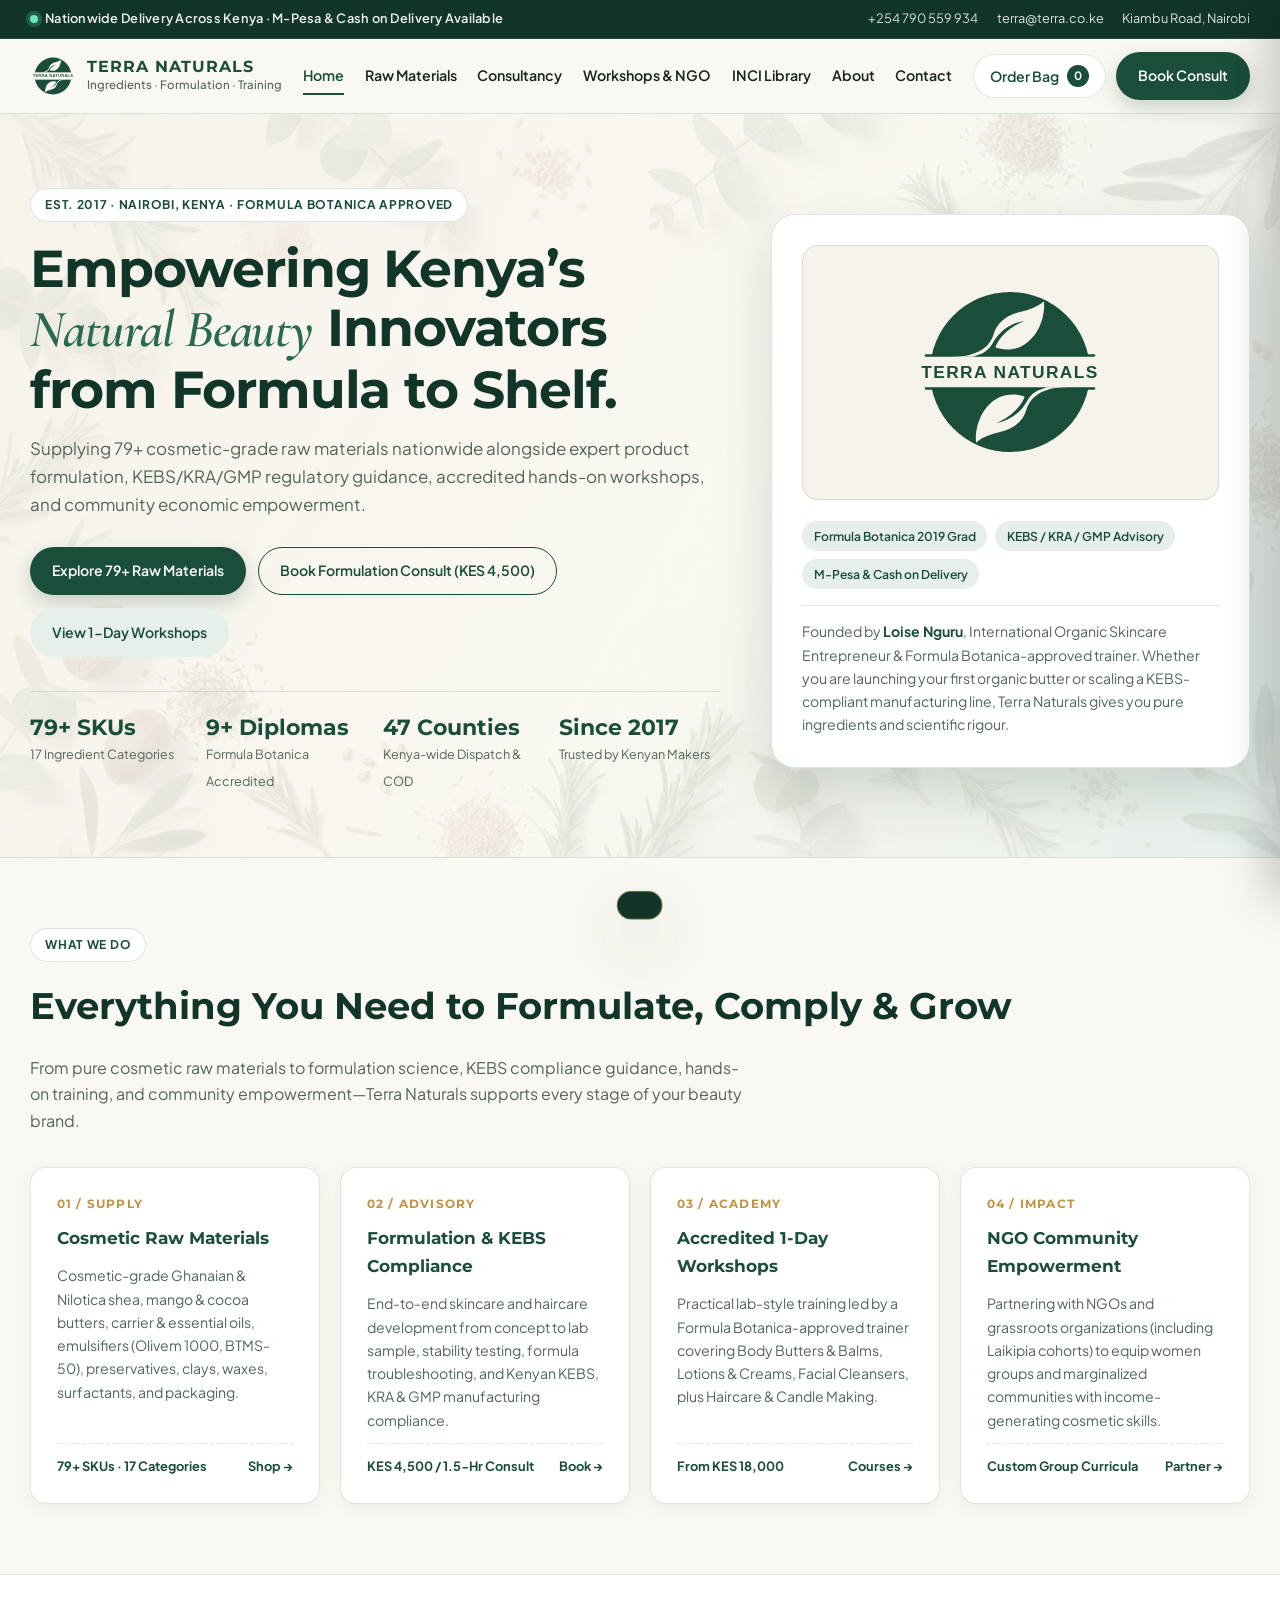
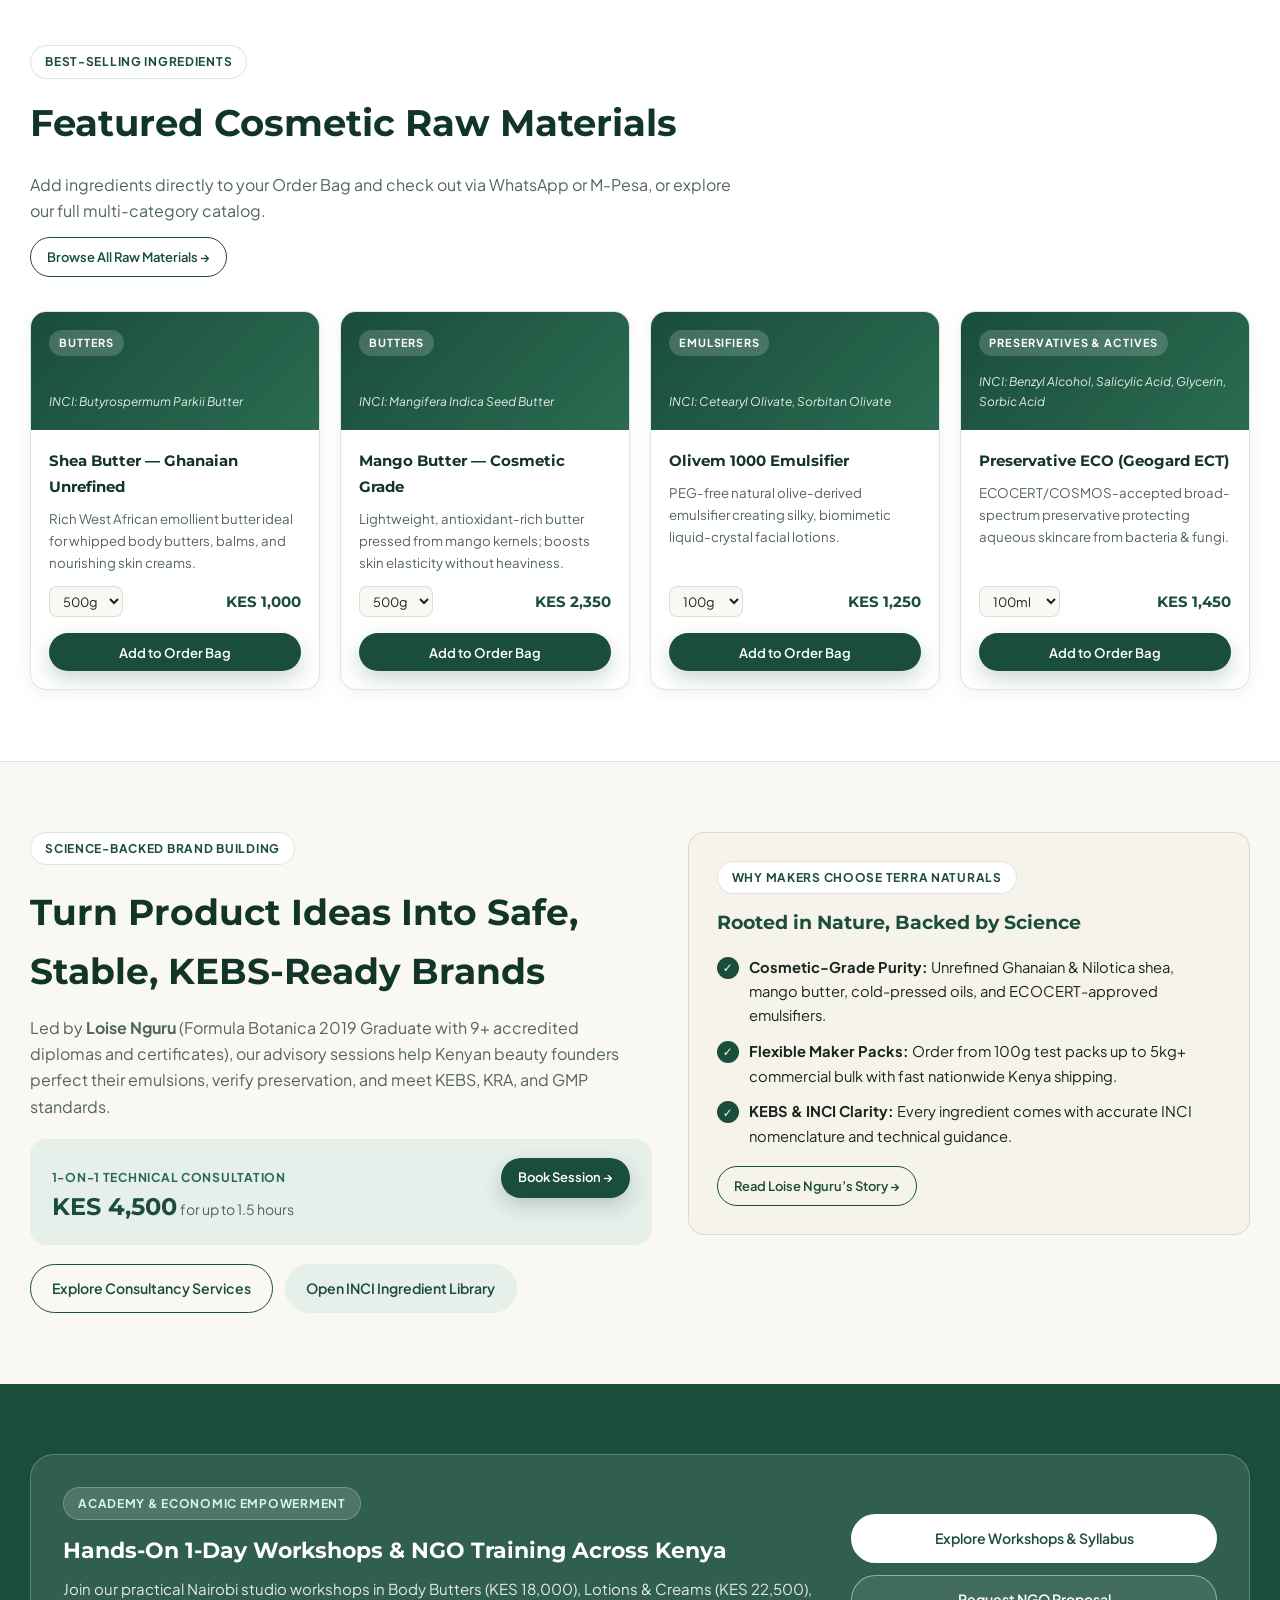
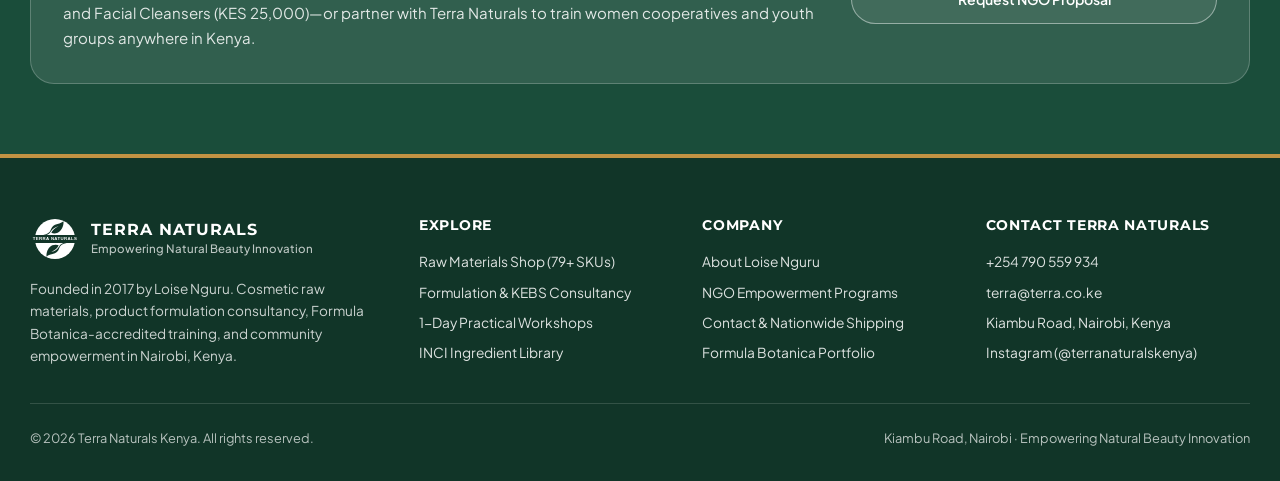
==== commit 44090c28: "Rebuild Terra Naturals into a 7-page website" ====
--- a/index.html
+++ b/index.html
@@ -17,7 +17,7 @@
 <body>
 
   <!-- Top Contact & Shipping Bar -->
-  <div class="demo-ribbon">
+  <div class="top-ribbon">
     <div class="container">
       <div class="ribbon-tag">
         <span class="ribbon-dot"></span>
@@ -34,7 +34,7 @@
   <!-- Navigation -->
   <header class="navbar">
     <div class="container nav-inner">
-      <a href="#top" class="brand-lockup" aria-label="Terra Naturals Home">
+      <a href="index.html" class="brand-lockup" aria-label="Terra Naturals Home">
         <img src="assets/terra-naturals-logo-primary.svg" alt="Terra Naturals Logo">
         <div>
           <div class="brand-title">TERRA NATURALS</div>
@@ -43,25 +43,56 @@
       </a>
 
       <nav class="nav-links" aria-label="Primary Navigation">
-        <a href="#catalog">Raw Materials</a>
-        <a href="#consultancy">Consultancy</a>
-        <a href="#workshops">Workshops &amp; NGO</a>
-        <a href="#inci">INCI Library</a>
-        <a href="#about">About Us</a>
+        <a href="index.html" class="active">Home</a>
+        <a href="shop.html">Raw Materials</a>
+        <a href="consultancy.html">Consultancy</a>
+        <a href="workshops.html">Workshops &amp; NGO</a>
+        <a href="inci-library.html">INCI Library</a>
+        <a href="about.html">About</a>
+        <a href="contact.html">Contact</a>
       </nav>
 
       <div class="nav-actions">
-        <button type="button" class="btn cart-btn" id="openCartBtn" aria-label="Open Quote Cart">
+        <button type="button" class="btn cart-btn js-open-cart" aria-label="Open Order Bag">
           <span>Order Bag</span>
-          <span class="cart-badge" id="cartCount">0</span>
+          <span class="cart-badge js-cart-count">0</span>
         </button>
-        <a href="#consultancy" class="btn btn-primary">Book Consultation</a>
+        <a href="consultancy.html" class="btn btn-primary">Book Consult</a>
+      </div>
+
+      <button type="button" class="nav-toggle" id="navToggle" aria-label="Toggle Menu" aria-expanded="false" aria-controls="mobileMenu">
+        <svg viewBox="0 0 24 24" fill="none" stroke="currentColor" stroke-width="2.2" stroke-linecap="round">
+          <line x1="3" y1="6" x2="21" y2="6"></line>
+          <line x1="3" y1="12" x2="21" y2="12"></line>
+          <line x1="3" y1="18" x2="21" y2="18"></line>
+        </svg>
+      </button>
+    </div>
+
+    <div class="mobile-menu" id="mobileMenu">
+      <div class="container">
+        <nav class="mobile-nav-links" aria-label="Mobile Navigation">
+          <a href="index.html" class="active">Home</a>
+          <a href="shop.html">Raw Materials Shop (79+ SKUs)</a>
+          <a href="consultancy.html">Formulation &amp; KEBS Consultancy</a>
+          <a href="workshops.html">Workshops &amp; NGO Empowerment</a>
+          <a href="inci-library.html">INCI Reference Library</a>
+          <a href="about.html">About Terra Naturals</a>
+          <a href="contact.html">Contact &amp; Delivery</a>
+        </nav>
+        <div class="mobile-nav-actions">
+          <button type="button" class="btn cart-btn js-open-cart" style="width:100%;">
+            <span>View Order Bag</span>
+            <span class="cart-badge js-cart-count">0</span>
+          </button>
+          <a href="consultancy.html" class="btn btn-primary">Book Consultation (KES 4,500)</a>
+        </div>
       </div>
     </div>
   </header>
 
-  <!-- Hero Section -->
-  <main id="top">
+  <main>
+    <!-- Hero Section -->
     <section class="hero">
       <div class="container hero-grid">
         <div>
@@ -71,9 +102,9 @@
             Supplying 79+ cosmetic-grade raw materials nationwide alongside expert product formulation, KEBS/KRA/GMP regulatory guidance, accredited hands-on workshops, and community economic empowerment.
           </p>
           <div class="hero-cta">
-            <a href="#catalog" class="btn btn-primary">Explore 79+ Raw Materials</a>
-            <a href="#consultancy" class="btn btn-outline">Book Formulation Consult (KES 4,500)</a>
-            <a href="#workshops" class="btn btn-soft">View 1-Day Workshops</a>
+            <a href="shop.html" class="btn btn-primary">Explore 79+ Raw Materials</a>
+            <a href="consultancy.html" class="btn btn-outline">Book Formulation Consult (KES 4,500)</a>
+            <a href="workshops.html" class="btn btn-soft">View 1-Day Workshops</a>
           </div>
           <div class="trust-metrics">
             <div class="metric">
@@ -97,7 +128,7 @@
 
         <aside class="hero-card" aria-label="Founder & Brand Credentials">
           <div class="hero-logo-stage">
-            <img src="assets/terra-naturals-logo-primary.svg" alt="Terra Naturals Refreshed Vector Logo">
+            <img src="assets/terra-naturals-logo-primary.svg" alt="Terra Naturals Emblem">
           </div>
           <div class="credential-pill-row">
             <span class="pill">Formula Botanica 2019 Grad</span>
@@ -112,7 +143,7 @@
     </section>
 
     <!-- 4 Real Business Pillars -->
-    <section class="band" id="pillars">
+    <section class="band">
       <div class="container">
         <div class="section-header">
           <div>
@@ -123,272 +154,118 @@
         </div>
 
         <div class="pillars-grid">
-          <article class="pillar-card">
+          <a href="shop.html" class="pillar-card">
             <span class="pillar-num">01 / SUPPLY</span>
             <h3>Cosmetic Raw Materials</h3>
             <p>Cosmetic-grade Ghanaian &amp; Nilotica shea, mango &amp; cocoa butters, carrier &amp; essential oils, emulsifiers (Olivem 1000, BTMS-50), preservatives, clays, waxes, surfactants, and packaging.</p>
-            <div class="pillar-meta">79+ SKUs · 17 Categories · Ships Across Kenya</div>
-          </article>
-
-          <article class="pillar-card">
+            <div class="pillar-meta">
+              <span>79+ SKUs · 17 Categories</span>
+              <span>Shop →</span>
+            </div>
+          </a>
+
+          <a href="consultancy.html" class="pillar-card">
             <span class="pillar-num">02 / ADVISORY</span>
             <h3>Formulation &amp; KEBS Compliance</h3>
             <p>End-to-end skincare and haircare development from concept to lab sample, stability testing, formula troubleshooting, and Kenyan KEBS, KRA &amp; GMP manufacturing compliance.</p>
-            <div class="pillar-meta">KES 4,500 / 1.5-Hr Technical Consult</div>
-          </article>
-
-          <article class="pillar-card">
+            <div class="pillar-meta">
+              <span>KES 4,500 / 1.5-Hr Consult</span>
+              <span>Book →</span>
+            </div>
+          </a>
+
+          <a href="workshops.html" class="pillar-card">
             <span class="pillar-num">03 / ACADEMY</span>
             <h3>Accredited 1-Day Workshops</h3>
             <p>Practical lab-style training led by a Formula Botanica-approved trainer covering Body Butters &amp; Balms, Lotions &amp; Creams, Facial Cleansers, plus Haircare &amp; Candle Making.</p>
-            <div class="pillar-meta">From KES 18,000 · On-Site or Your Premises</div>
-          </article>
-
-          <article class="pillar-card">
+            <div class="pillar-meta">
+              <span>From KES 18,000</span>
+              <span>Courses →</span>
+            </div>
+          </a>
+
+          <a href="workshops.html#ngo" class="pillar-card">
             <span class="pillar-num">04 / IMPACT</span>
             <h3>NGO Community Empowerment</h3>
             <p>Partnering with NGOs and grassroots organizations (including Laikipia cohorts) to equip women groups and marginalized communities with income-generating cosmetic skills.</p>
-            <div class="pillar-meta">Economic Empowerment · Custom Group Curricula</div>
-          </article>
-        </div>
-      </div>
-    </section>
-
-    <!-- Raw Materials E-Commerce Catalog -->
-    <section class="band alt" id="catalog">
+            <div class="pillar-meta">
+              <span>Custom Group Curricula</span>
+              <span>Partner →</span>
+            </div>
+          </a>
+        </div>
+      </div>
+    </section>
+
+    <!-- Featured Cosmetic Raw Materials Preview -->
+    <section class="band alt">
       <div class="container">
         <div class="section-header">
           <div>
-            <div class="eyebrow">Cosmetic Raw Materials Store</div>
-            <h2>Shop Pure Cosmetic Ingredients</h2>
-          </div>
-          <p>Browse our cosmetic-grade raw materials by category or INCI name, select your pack size, and send your order directly via WhatsApp for fast Kenya-wide dispatch.</p>
-        </div>
-
-        <div class="catalog-toolbar">
-          <div class="filter-pills" id="categoryFilters" role="tablist" aria-label="Filter ingredients by category">
-            <button type="button" class="filter-btn active" data-cat="All">All Featured (12)</button>
-            <button type="button" class="filter-btn" data-cat="Butters">Butters</button>
-            <button type="button" class="filter-btn" data-cat="Emulsifiers">Emulsifiers</button>
-            <button type="button" class="filter-btn" data-cat="Waxes & Clays">Waxes &amp; Clays</button>
-            <button type="button" class="filter-btn" data-cat="Preservatives & Actives">Preservatives &amp; Actives</button>
-            <button type="button" class="filter-btn" data-cat="Carrier Oils">Carrier Oils</button>
-          </div>
-
-          <div class="search-box">
-            <span class="search-icon" aria-hidden="true">&#128269;</span>
-            <input type="search" id="productSearch" placeholder="Search ingredient or INCI name..." aria-label="Search ingredients">
-          </div>
-        </div>
-
-        <div class="products-grid" id="productsGrid"></div>
-      </div>
-    </section>
-
-    <!-- Formulation & Regulatory Consultancy -->
-    <section class="band" id="consultancy">
+            <div class="eyebrow">Best-Selling Ingredients</div>
+            <h2>Featured Cosmetic Raw Materials</h2>
+          </div>
+          <div>
+            <p style="margin-bottom:0.8rem;">Add ingredients directly to your Order Bag and check out via WhatsApp or M-Pesa, or explore our full multi-category catalog.</p>
+            <a href="shop.html" class="btn btn-outline btn-sm">Browse All Raw Materials →</a>
+          </div>
+        </div>
+
+        <div class="products-grid" id="homeFeaturedProducts"></div>
+      </div>
+    </section>
+
+    <!-- Formulation Consultancy & INCI Spotlight -->
+    <section class="band">
       <div class="container split-grid">
         <div>
-          <div class="eyebrow">Formulation &amp; Regulatory Advisory</div>
-          <h2 style="font-family:var(--font-display);font-size:clamp(1.7rem,3vw,2.35rem);color:var(--forest-deep);margin:0 0 0.85rem;">Turn Product Ideas Into Safe, Stable, KEBS-Ready Brands</h2>
-          <p style="color:var(--muted);margin:0 0 1.25rem;">
-            Whether you are formulating a new natural skincare line from scratch or fixing separation, preservation, or compliance hurdles in an existing product, Loise Nguru provides confidential, science-backed guidance.
+          <div class="eyebrow">Science-Backed Brand Building</div>
+          <h2 style="font-family:var(--font-display);font-size:clamp(1.65rem,2.9vw,2.25rem);color:var(--forest-deep);margin:0 0 0.8rem;">Turn Product Ideas Into Safe, Stable, KEBS-Ready Brands</h2>
+          <p style="color:var(--muted);margin:0 0 1.2rem;">
+            Led by <strong>Loise Nguru</strong> (Formula Botanica 2019 Graduate with 9+ accredited diplomas and certificates), our advisory sessions help Kenyan beauty founders perfect their emulsions, verify preservation, and meet KEBS, KRA, and GMP standards.
           </p>
 
           <div class="price-callout">
             <div>
-              <div style="font-size:0.78rem;font-weight:700;text-transform:uppercase;letter-spacing:0.06em;color:var(--forest-soft);">Technical Consultation Session</div>
-              <strong>KES 4,500</strong> <span style="font-size:0.9rem;color:var(--muted);">for up to 1.5 hours</span>
-            </div>
-            <span class="pill" style="background:#fff;">Custom Formulation Quoted by Complexity</span>
-          </div>
-
-          <ul class="checklist">
-            <li><span class="check-icon">&#10003;</span><span><strong>Concept-to-Sample Formulation:</strong> Custom facial, body, and haircare recipes developed and bench-tested to commercial grade.</span></li>
-            <li><span class="check-icon">&#10003;</span><span><strong>Stability &amp; Preservation Troubleshooting:</strong> Fix emulsion separation, viscosity drift, pH imbalance, and microbial shelf-life issues.</span></li>
-            <li><span class="check-icon">&#10003;</span><span><strong>KEBS, KRA &amp; GMP Readiness:</strong> Practical navigation of Kenyan cosmetic labelling, INCI compliance, and Good Manufacturing Practices.</span></li>
+              <div style="font-size:0.76rem;font-weight:700;text-transform:uppercase;letter-spacing:0.06em;color:var(--forest-soft);">1-on-1 Technical Consultation</div>
+              <strong>KES 4,500</strong> <span style="font-size:0.88rem;color:var(--muted);">for up to 1.5 hours</span>
+            </div>
+            <a href="consultancy.html" class="btn btn-primary btn-sm">Book Session →</a>
+          </div>
+
+          <div style="display:flex;flex-wrap:wrap;gap:0.75rem;">
+            <a href="consultancy.html" class="btn btn-outline">Explore Consultancy Services</a>
+            <a href="inci-library.html" class="btn btn-soft">Open INCI Ingredient Library</a>
+          </div>
+        </div>
+
+        <div class="brand-showcase-box">
+          <span class="eyebrow" style="margin-bottom:0.85rem;">Why Makers Choose Terra Naturals</span>
+          <h3 style="font-family:var(--font-display);color:var(--forest);margin:0 0 0.5rem;">Rooted in Nature, Backed by Science</h3>
+          <ul class="checklist" style="margin-bottom:1.15rem;">
+            <li><span class="check-icon">&#10003;</span><span><strong>Cosmetic-Grade Purity:</strong> Unrefined Ghanaian &amp; Nilotica shea, mango butter, cold-pressed oils, and ECOCERT-approved emulsifiers.</span></li>
+            <li><span class="check-icon">&#10003;</span><span><strong>Flexible Maker Packs:</strong> Order from 100g test packs up to 5kg+ commercial bulk with fast nationwide Kenya shipping.</span></li>
+            <li><span class="check-icon">&#10003;</span><span><strong>KEBS &amp; INCI Clarity:</strong> Every ingredient comes with accurate INCI nomenclature and technical guidance.</span></li>
           </ul>
-
-          <h3 style="font-family:var(--font-display);font-size:0.92rem;text-transform:uppercase;letter-spacing:0.06em;color:var(--forest);margin:1.5rem 0 0.5rem;">Verified Founder Credentials — Loise Nguru</h3>
-          <div class="credentials-grid">
-            <div class="cred-chip">Advanced Diploma in Organic Cosmetic Science<span>Formula Botanica · 2018</span></div>
-            <div class="cred-chip">Int’l Organic Skincare Entrepreneur Program<span>Formula Botanica Graduate · 2019</span></div>
-            <div class="cred-chip">Diploma in Organic Skincare Formulation<span>Includes Cosmetic Compliance &amp; Skills</span></div>
-            <div class="cred-chip">Preservation, Stability &amp; Anti-Ageing Certs<span>Plus Facial Masque &amp; Chocolate Spa Therapy</span></div>
-          </div>
-        </div>
-
-        <div class="consult-card">
-          <h3 style="font-family:var(--font-display);font-size:1.3rem;color:var(--forest-deep);margin:0 0 0.35rem;">Request a Consultation or Custom Formula</h3>
-          <p style="font-size:0.88rem;color:var(--muted);margin:0 0 1.25rem;">Select your service below to generate an instant WhatsApp or email booking brief for Loise Nguru.</p>
-
-          <form id="consultForm" class="form-grid">
-            <div class="form-row-2">
-              <div class="field">
-                <label for="cName">Your Full Name</label>
-                <input type="text" id="cName" required placeholder="e.g. Wanjiku Kamau">
-              </div>
-              <div class="field">
-                <label for="cPhone">Phone / WhatsApp</label>
-                <input type="tel" id="cPhone" required placeholder="+254 7XX XXX XXX">
-              </div>
-            </div>
-
-            <div class="field">
-              <label for="cService">Consultancy / Service Type</label>
-              <select id="cService">
-                <option value="Technical Consultation (KES 4,500 / 1.5 hrs)">Technical Consultation — KES 4,500 (1.5 hrs)</option>
-                <option value="Custom Concept-to-Sample Formulation">Custom Concept-to-Sample Formulation</option>
-                <option value="Formula Troubleshooting & Stability Testing">Formula Troubleshooting &amp; Stability Testing</option>
-                <option value="KEBS / KRA / GMP Compliance Advisory">KEBS / KRA / GMP Regulatory Compliance</option>
-                <option value="NGO / Women Group Training Partnership">NGO / Community Empowerment Partnership</option>
-              </select>
-            </div>
-
-            <div class="field">
-              <label for="cNotes">Tell us about your product or goals</label>
-              <textarea id="cNotes" rows="4" required placeholder="e.g. Launching a natural shea &amp; baobab body lotion and need stability testing + KEBS labelling guidance..."></textarea>
-            </div>
-
-            <button type="submit" class="btn btn-primary" style="width:100%;">Confirm Booking Request</button>
-            <p style="font-size:0.78rem;color:var(--muted);margin:0;text-align:center;">
-              Direct line: <strong>+254 790 559 934</strong> · <strong>terra@terra.co.ke</strong>
-            </p>
-          </form>
-        </div>
-      </div>
-    </section>
-
-    <!-- Workshops & NGO Economic Empowerment -->
-    <section class="band forest-band" id="workshops">
+          <a href="about.html" class="btn btn-outline btn-sm">Read Loise Nguru’s Story →</a>
+        </div>
+      </div>
+    </section>
+
+    <!-- Workshops & NGO CTA Band -->
+    <section class="band forest-band">
       <div class="container">
-        <div class="section-header">
-          <div>
-            <div class="eyebrow" style="background:rgba(255,255,255,0.14);color:#fff;border-color:rgba(255,255,255,0.22);">Hands-On Cosmetic Academy</div>
-            <h2>Accredited 1-Day Workshops &amp; Community Empowerment</h2>
-          </div>
-          <p>Practical formulation training held at our Kiambu Road Nairobi studio or delivered directly at your organisation’s premises.</p>
-        </div>
-
-        <div class="workshop-grid">
-          <article class="workshop-card">
-            <span class="workshop-badge">1-Day Practical · In-Studio</span>
-            <h3>Body Butters, Balms &amp; Salves</h3>
-            <div class="workshop-price">KES 18,000</div>
-            <p>Master anhydrous formulation using African shea, mango &amp; cocoa butters, beeswax ratios, antioxidant stabilization, and texture control.</p>
-            <button type="button" class="btn btn-white enroll-btn" data-course="Body Butters, Balms & Salves (KES 18,000)">Reserve a Seat</button>
-          </article>
-
-          <article class="workshop-card">
-            <span class="workshop-badge">1-Day Practical · Most Popular</span>
-            <h3>Lotions, Creams &amp; Moisturisers</h3>
-            <div class="workshop-price">KES 22,500</div>
-            <p>Learn oil-in-water emulsion science with Olivem 1000 &amp; Polawax, pH balancing, broad-spectrum natural preservation (Geogard ECT), and stability checks.</p>
-            <button type="button" class="btn btn-white enroll-btn" data-course="Lotions, Creams & Moisturisers (KES 22,500)">Reserve a Seat</button>
-          </article>
-
-          <article class="workshop-card">
-            <span class="workshop-badge">1-Day Practical · Advanced</span>
-            <h3>Facial Cleansers &amp; Botanical Washes</h3>
-            <div class="workshop-price">KES 25,000</div>
-            <p>Formulate gentle, sulfate-free foaming cleansers, cream cleansers, and micellar gels tailored for African skin types—plus Haircare &amp; Candle Making tracks launching soon.</p>
-            <button type="button" class="btn btn-white enroll-btn" data-course="Facial Cleansers Workshop (KES 25,000)">Reserve a Seat</button>
-          </article>
-        </div>
-
         <div class="ngo-banner">
           <div>
-            <div class="eyebrow" style="background:rgba(253,230,138,0.18);color:#FDE68A;border-color:rgba(253,230,138,0.3);margin-bottom:0.75rem;">Economic &amp; Community Empowerment</div>
-            <h3>Partnering with NGOs &amp; County Groups Across Kenya</h3>
+            <div class="eyebrow dark" style="margin-bottom:0.8rem;">Academy &amp; Economic Empowerment</div>
+            <h3>Hands-On 1-Day Workshops &amp; NGO Training Across Kenya</h3>
             <p>
-              From rural Laikipia women’s cooperatives to youth enterprise incubators, Terra Naturals delivers tailored on-site cosmetic formulation and value-addition programs that turn local botanicals into sustainable household incomes.
+              Join our practical Nairobi studio workshops in Body Butters (KES 18,000), Lotions &amp; Creams (KES 22,500), and Facial Cleansers (KES 25,000)—or partner with Terra Naturals to train women cooperatives and youth groups anywhere in Kenya.
             </p>
           </div>
           <div style="display:flex;flex-direction:column;gap:0.75rem;">
-            <a href="#consultancy" class="btn btn-white">Request an NGO Training Proposal</a>
-            <span style="font-size:0.8rem;color:rgba(255,255,255,0.78);text-align:center;">On-site delivery anywhere in Kenya · Custom group pricing</span>
-          </div>
-        </div>
-      </div>
-    </section>
-
-    <!-- Searchable INCI Ingredient Database -->
-    <section class="band alt" id="inci">
-      <div class="container">
-        <div class="section-header">
-          <div>
-            <div class="eyebrow">Formulator Knowledge Base</div>
-            <h2>INCI &amp; Ingredient Reference Library</h2>
-          </div>
-          <p>Quickly look up International Nomenclature of Cosmetic Ingredients (INCI) names, skin functions, and recommended usage rates for KEBS-compliant product labelling.</p>
-        </div>
-
-        <div class="catalog-toolbar" style="margin-bottom:1rem;">
-          <div class="search-box" style="min-width:min(360px,100%);">
-            <span class="search-icon" aria-hidden="true">&#128269;</span>
-            <input type="search" id="inciSearch" placeholder="Search by common name, INCI, or function..." aria-label="Search INCI database">
-          </div>
-          <span style="font-size:0.85rem;color:var(--muted);" id="inciCount">Showing 10 core cosmetic ingredients</span>
-        </div>
-
-        <div class="inci-wrap">
-          <div style="overflow-x:auto;">
-            <table class="inci-table">
-              <thead>
-                <tr>
-                  <th>Common Name</th>
-                  <th>INCI Name</th>
-                  <th>Function &amp; Usage Notes</th>
-                  <th>Typical Usage</th>
-                </tr>
-              </thead>
-              <tbody id="inciBody"></tbody>
-            </table>
-          </div>
-        </div>
-      </div>
-    </section>
-
-    <!-- About Terra Naturals & Quality Promise -->
-    <section class="band" id="about">
-      <div class="container">
-        <div class="section-header">
-          <div>
-            <div class="eyebrow">Our Story &amp; Quality Promise</div>
-            <h2>Why Kenyan Cosmetic Brands Choose Terra Naturals</h2>
-          </div>
-          <p>Founded in 2017 by Formula Botanica graduate Loise Nguru, Terra Naturals bridges authentic botanical sourcing with international cosmetic science.</p>
-        </div>
-
-        <div class="audit-grid">
-          <div class="brand-showcase-box">
-            <h3 style="font-family:var(--font-display);color:var(--forest);margin:0 0 0.5rem;">Rooted in Nature, Backed by Science</h3>
-            <p style="font-size:0.9rem;color:var(--muted);margin:0 0 1rem;">
-              Every butter, carrier oil, emulsifier, and preservative in our Kiambu Road studio is carefully vetted for purity, cosmetic grade, and consistency—so Kenyan formulators can create world-class skincare and haircare with confidence.
-            </p>
-            <div class="logo-pair">
-              <div class="logo-tile light">
-                <img src="assets/terra-naturals-logo-primary.svg" alt="Terra Naturals Emblem">
-                <span>100% Cosmetic-Grade Sourcing</span>
-              </div>
-              <div class="logo-tile dark">
-                <img src="assets/terra-naturals-logo-reversed.svg" alt="Terra Naturals Emblem">
-                <span>Formula Botanica Trained</span>
-              </div>
-            </div>
-            <p style="font-size:0.84rem;color:var(--muted);margin:0;">
-              Visit us along Kiambu Road, Nairobi, or order online for reliable delivery across all 47 counties in Kenya.
-            </p>
-          </div>
-
-          <div class="brand-showcase-box" style="background:var(--white);">
-            <h3 style="font-family:var(--font-display);color:var(--forest);margin:0 0 0.5rem;">The Terra Naturals Standard</h3>
-            <ul class="checklist" style="margin-bottom:0;">
-              <li><span class="check-icon">&#10003;</span><span><strong>Authentic African &amp; Global Botanicals:</strong> Unrefined Ghanaian &amp; Nilotica shea, mango butter, cold-pressed oils, and ECOCERT-approved emulsifiers.</span></li>
-              <li><span class="check-icon">&#10003;</span><span><strong>End-to-End Maker Support:</strong> Buy ingredients in flexible pack sizes from 100g samples to 5kg bulk, paired with real technical guidance.</span></li>
-              <li><span class="check-icon">&#10003;</span><span><strong>KEBS &amp; GMP Ready:</strong> Accurate INCI documentation and regulatory guidance to help your brand reach retail shelves smoothly.</span></li>
-              <li><span class="check-icon">&#10003;</span><span><strong>Nationwide Convenience:</strong> Fast dispatch across Kenya with flexible M-Pesa and Cash on Delivery payment options.</span></li>
-            </ul>
+            <a href="workshops.html" class="btn btn-white">Explore Workshops &amp; Syllabus</a>
+            <a href="workshops.html#ngo" class="btn btn-outline-light">Request NGO Proposal</a>
           </div>
         </div>
       </div>
@@ -401,13 +278,13 @@
       <div class="footer-grid">
         <div>
           <div class="brand-lockup" style="margin-bottom:0.85rem;">
-            <img src="assets/terra-naturals-logo-reversed.svg" alt="Terra Naturals Reversed Logo" style="width:52px;height:52px;">
+            <img src="assets/terra-naturals-logo-reversed.svg" alt="Terra Naturals Emblem" style="width:50px;height:50px;">
             <div>
               <div class="brand-title" style="color:#fff;">TERRA NATURALS</div>
               <div class="brand-sub" style="color:rgba(255,255,255,0.72);">Empowering Natural Beauty Innovation</div>
             </div>
           </div>
-          <p style="font-size:0.86rem;margin:0;color:rgba(255,255,255,0.78);">
+          <p style="font-size:0.85rem;margin:0;color:rgba(255,255,255,0.78);">
             Founded in 2017 by Loise Nguru. Cosmetic raw materials, product formulation consultancy, Formula Botanica-accredited training, and community empowerment in Nairobi, Kenya.
           </p>
         </div>
@@ -415,10 +292,20 @@
         <div>
           <h4>Explore</h4>
           <ul>
-            <li><a href="#catalog">Raw Materials Shop (79+ SKUs)</a></li>
-            <li><a href="#consultancy">Formulation &amp; KEBS Consultancy</a></li>
-            <li><a href="#workshops">1-Day Practical Workshops</a></li>
-            <li><a href="#inci">INCI Ingredient Library</a></li>
+            <li><a href="shop.html">Raw Materials Shop (79+ SKUs)</a></li>
+            <li><a href="consultancy.html">Formulation &amp; KEBS Consultancy</a></li>
+            <li><a href="workshops.html">1-Day Practical Workshops</a></li>
+            <li><a href="inci-library.html">INCI Ingredient Library</a></li>
+          </ul>
+        </div>
+
+        <div>
+          <h4>Company</h4>
+          <ul>
+            <li><a href="about.html">About Loise Nguru</a></li>
+            <li><a href="workshops.html#ngo">NGO Empowerment Programs</a></li>
+            <li><a href="contact.html">Contact &amp; Nationwide Shipping</a></li>
+            <li><a href="https://formulabotanica.com/portfolio/terra-naturals/" target="_blank" rel="noopener">Formula Botanica Portfolio</a></li>
           </ul>
         </div>
 
@@ -428,17 +315,7 @@
             <li><a href="tel:+254790559934">+254 790 559 934</a></li>
             <li><a href="mailto:terra@terra.co.ke">terra@terra.co.ke</a></li>
             <li>Kiambu Road, Nairobi, Kenya</li>
-            <li>Nationwide Delivery · Cash on Delivery</li>
-          </ul>
-        </div>
-
-        <div>
-          <h4>Connect</h4>
-          <ul>
-            <li><a href="https://terra.co.ke" target="_blank" rel="noopener">terra.co.ke</a></li>
             <li><a href="https://www.instagram.com/terranaturalskenya/" target="_blank" rel="noopener">Instagram (@terranaturalskenya)</a></li>
-            <li><a href="https://www.linkedin.com/company/terra-kenya/" target="_blank" rel="noopener">LinkedIn (Terra Naturals Kenya)</a></li>
-            <li><a href="https://formulabotanica.com/portfolio/terra-naturals/" target="_blank" rel="noopener">Formula Botanica Portfolio</a></li>
           </ul>
         </div>
       </div>
@@ -450,12 +327,12 @@
     </div>
   </footer>
 
-  <!-- Interactive Order Bag Drawer -->
+  <!-- Persistent Order Bag Drawer -->
   <div class="drawer-backdrop" id="drawerBackdrop"></div>
   <aside class="cart-drawer" id="cartDrawer" aria-label="Raw Materials Order Bag">
     <div class="drawer-head">
       <h3>Your Raw Materials Bag</h3>
-      <button type="button" class="btn btn-soft" id="closeCartBtn" style="padding:0.4rem 0.85rem;font-size:0.8rem;">Close</button>
+      <button type="button" class="btn btn-soft btn-sm" id="closeCartBtn">Close</button>
     </div>
     <div class="drawer-body" id="cartItems"></div>
     <div class="drawer-foot">
@@ -471,7 +348,6 @@
   </aside>
 
   <div class="toast" id="toast" role="status" aria-live="polite"></div>
-
   <script src="app.js"></script>
 </body>
 </html>
--- a/styles.css
+++ b/styles.css
@@ -9,6 +9,7 @@
   --ink: #16261E;
   --muted: #52665C;
   --gold: #C29243;
+  --gold-soft: #FBF4E4;
   --border: rgba(26, 77, 58, 0.14);
   --shadow-sm: 0 4px 16px rgba(17, 53, 40, 0.06);
   --shadow-md: 0 14px 36px rgba(17, 53, 40, 0.10);
@@ -36,6 +37,13 @@
   background: var(--cream);
   line-height: 1.65;
   -webkit-font-smoothing: antialiased;
+  min-height: 100vh;
+  display: flex;
+  flex-direction: column;
+}
+
+main {
+  flex: 1;
 }
 
 img {
@@ -53,20 +61,20 @@
 }
 
 .container {
-  width: min(1200px, calc(100% - 2.5rem));
+  width: min(1220px, calc(100% - 2.5rem));
   margin-inline: auto;
 }
 
-/* Top announcement & demo ribbon */
-.demo-ribbon {
+/* Top Contact & Shipping Bar */
+.top-ribbon {
   background: var(--forest-deep);
   color: rgba(255, 255, 255, 0.92);
-  font-size: 0.82rem;
-  padding: 0.55rem 1rem;
+  font-size: 0.8rem;
+  padding: 0.52rem 0;
   border-bottom: 1px solid rgba(255, 255, 255, 0.1);
 }
 
-.demo-ribbon .container {
+.top-ribbon .container {
   display: flex;
   flex-wrap: wrap;
   align-items: center;
@@ -88,13 +96,14 @@
   border-radius: 50%;
   background: #6EE7B7;
   box-shadow: 0 0 0 4px rgba(110, 231, 183, 0.22);
+  flex-shrink: 0;
 }
 
 .ribbon-links {
   display: flex;
   flex-wrap: wrap;
-  gap: 1.25rem;
-  opacity: 0.9;
+  gap: 1.15rem;
+  opacity: 0.92;
 }
 
 .ribbon-links a:hover {
@@ -106,8 +115,8 @@
 .navbar {
   position: sticky;
   top: 0;
-  z-index: 40;
-  background: rgba(250, 248, 242, 0.92);
+  z-index: 50;
+  background: rgba(250, 248, 242, 0.95);
   backdrop-filter: blur(14px);
   border-bottom: 1px solid var(--border);
 }
@@ -116,33 +125,34 @@
   display: flex;
   align-items: center;
   justify-content: space-between;
-  gap: 1.25rem;
-  padding: 0.85rem 0;
+  gap: 1rem;
+  padding: 0.8rem 0;
 }
 
 .brand-lockup {
   display: inline-flex;
   align-items: center;
-  gap: 0.75rem;
+  gap: 0.7rem;
+  flex-shrink: 0;
 }
 
 .brand-lockup img {
-  width: 48px;
-  height: 48px;
+  width: 46px;
+  height: 46px;
   object-fit: contain;
 }
 
 .brand-title {
   font-family: var(--font-display);
   font-weight: 700;
-  font-size: 1.05rem;
+  font-size: 1rem;
   letter-spacing: 0.06em;
   color: var(--forest);
   line-height: 1.1;
 }
 
 .brand-sub {
-  font-size: 0.74rem;
+  font-size: 0.72rem;
   color: var(--muted);
   font-weight: 500;
 }
@@ -150,15 +160,21 @@
 .nav-links {
   display: flex;
   align-items: center;
-  gap: 1.5rem;
-  font-size: 0.92rem;
+  gap: 1.3rem;
+  font-size: 0.89rem;
   font-weight: 600;
   color: var(--ink);
 }
 
 .nav-links a {
   position: relative;
-  padding: 0.25rem 0;
+  padding: 0.3rem 0;
+  transition: color 0.18s ease;
+}
+
+.nav-links a:hover,
+.nav-links a.active {
+  color: var(--forest);
 }
 
 .nav-links a::after {
@@ -172,14 +188,78 @@
   transition: width 0.2s ease;
 }
 
-.nav-links a:hover::after {
+.nav-links a:hover::after,
+.nav-links a.active::after {
   width: 100%;
 }
 
 .nav-actions {
   display: flex;
   align-items: center;
-  gap: 0.75rem;
+  gap: 0.65rem;
+  flex-shrink: 0;
+}
+
+.nav-toggle {
+  display: none;
+  width: 42px;
+  height: 42px;
+  border-radius: 12px;
+  border: 1.5px solid var(--border);
+  background: var(--white);
+  color: var(--forest);
+  cursor: pointer;
+  align-items: center;
+  justify-content: center;
+  padding: 0;
+}
+
+.nav-toggle svg {
+  width: 22px;
+  height: 22px;
+}
+
+.mobile-menu {
+  display: none;
+  border-top: 1px solid var(--border);
+  background: var(--white);
+  padding: 1rem 0 1.35rem;
+  box-shadow: var(--shadow-md);
+}
+
+.mobile-menu.open {
+  display: block;
+}
+
+@media (min-width: 1081px) {
+  .mobile-menu.open {
+    display: none;
+  }
+}
+
+.mobile-nav-links {
+  display: grid;
+  gap: 0.3rem;
+  margin-bottom: 1rem;
+}
+
+.mobile-nav-links a {
+  padding: 0.68rem 0.9rem;
+  border-radius: 10px;
+  font-weight: 600;
+  font-size: 0.92rem;
+  color: var(--forest-deep);
+}
+
+.mobile-nav-links a:hover,
+.mobile-nav-links a.active {
+  background: var(--sage);
+  color: var(--forest);
+}
+
+.mobile-nav-actions {
+  display: grid;
+  gap: 0.6rem;
 }
 
 /* Buttons */
@@ -188,17 +268,24 @@
   align-items: center;
   justify-content: center;
   gap: 0.5rem;
-  padding: 0.78rem 1.35rem;
+  padding: 0.74rem 1.3rem;
   border-radius: 999px;
   font-weight: 600;
-  font-size: 0.92rem;
+  font-size: 0.88rem;
   border: 1.5px solid transparent;
   cursor: pointer;
   transition: transform 0.16s ease, box-shadow 0.2s ease, background 0.2s ease, color 0.2s ease;
+  text-align: center;
+  white-space: nowrap;
 }
 
 .btn:hover {
   transform: translateY(-1px);
+}
+
+.btn-sm {
+  padding: 0.52rem 1rem;
+  font-size: 0.81rem;
 }
 
 .btn-primary {
@@ -222,6 +309,17 @@
   color: var(--white);
 }
 
+.btn-outline-light {
+  background: rgba(255, 255, 255, 0.08);
+  color: var(--white);
+  border-color: rgba(255, 255, 255, 0.45);
+}
+
+.btn-outline-light:hover {
+  background: var(--white);
+  color: var(--forest-deep);
+}
+
 .btn-soft {
   background: var(--sage);
   color: var(--forest);
@@ -245,7 +343,7 @@
   background: var(--white);
   border: 1.5px solid var(--border);
   color: var(--forest);
-  padding: 0.65rem 1.05rem;
+  padding: 0.6rem 1rem;
 }
 
 .cart-badge {
@@ -262,10 +360,10 @@
   padding: 0 6px;
 }
 
-/* Hero Section */
+/* Home Hero Section */
 .hero {
   position: relative;
-  padding: clamp(3.5rem, 6vw, 5.5rem) 0 clamp(3rem, 5vw, 4.5rem);
+  padding: clamp(3.3rem, 5.8vw, 5.2rem) 0 clamp(3rem, 5vw, 4.4rem);
   background:
     linear-gradient(120deg, rgba(246, 243, 234, 0.94) 0%, rgba(250, 248, 242, 0.88) 55%, rgba(230, 239, 234, 0.92) 100%),
     url('assets/botanical-background.jpg') center / cover no-repeat;
@@ -280,28 +378,109 @@
   align-items: center;
 }
 
+/* Inner Page Hero */
+.page-hero {
+  position: relative;
+  padding: clamp(2.4rem, 4.5vw, 3.6rem) 0;
+  background:
+    linear-gradient(125deg, rgba(17, 53, 40, 0.95) 0%, rgba(26, 77, 58, 0.91) 62%, rgba(40, 105, 80, 0.88) 100%),
+    url('assets/botanical-background.jpg') center / cover no-repeat;
+  color: var(--white);
+  border-bottom: 4px solid var(--gold);
+}
+
+.page-hero-grid {
+  display: grid;
+  grid-template-columns: 1.28fr 0.72fr;
+  gap: 2rem;
+  align-items: center;
+}
+
+.breadcrumb {
+  display: inline-flex;
+  align-items: center;
+  gap: 0.45rem;
+  font-size: 0.79rem;
+  color: rgba(255, 255, 255, 0.74);
+  margin-bottom: 0.85rem;
+}
+
+.breadcrumb a:hover {
+  color: #FDE68A;
+}
+
+.page-hero h1 {
+  font-family: var(--font-display);
+  font-size: clamp(1.85rem, 3.4vw, 2.75rem);
+  line-height: 1.15;
+  margin: 0 0 0.75rem;
+  letter-spacing: -0.02em;
+}
+
+.page-hero h1 span {
+  font-family: var(--font-serif);
+  font-style: italic;
+  font-weight: 600;
+  color: #FDE68A;
+}
+
+.page-hero-lead {
+  font-size: 1rem;
+  color: rgba(255, 255, 255, 0.86);
+  max-width: 62ch;
+  margin: 0;
+}
+
+.hero-summary-card {
+  background: rgba(255, 255, 255, 0.1);
+  border: 1px solid rgba(255, 255, 255, 0.22);
+  border-radius: var(--radius-md);
+  padding: 1.4rem 1.55rem;
+  backdrop-filter: blur(8px);
+}
+
+.hero-summary-card strong {
+  display: block;
+  font-family: var(--font-display);
+  font-size: 1.02rem;
+  color: #FDE68A;
+  margin-bottom: 0.35rem;
+}
+
+.hero-summary-card p {
+  margin: 0;
+  font-size: 0.86rem;
+  color: rgba(255, 255, 255, 0.88);
+}
+
 .eyebrow {
   display: inline-flex;
   align-items: center;
   gap: 0.5rem;
-  padding: 0.38rem 0.9rem;
+  padding: 0.36rem 0.88rem;
   border-radius: 999px;
   background: var(--white);
   border: 1px solid var(--border);
   color: var(--forest);
-  font-size: 0.78rem;
+  font-size: 0.75rem;
   font-weight: 700;
   letter-spacing: 0.06em;
   text-transform: uppercase;
-  margin-bottom: 1.25rem;
+  margin-bottom: 1.1rem;
+}
+
+.eyebrow.dark {
+  background: rgba(255, 255, 255, 0.14);
+  border-color: rgba(255, 255, 255, 0.24);
+  color: #D1FAE5;
 }
 
 .hero h1 {
   font-family: var(--font-display);
-  font-size: clamp(2.1rem, 4.2vw, 3.35rem);
+  font-size: clamp(2.1rem, 4.1vw, 3.3rem);
   line-height: 1.12;
   color: var(--forest-deep);
-  margin: 0 0 1.1rem;
+  margin: 0 0 1.05rem;
   letter-spacing: -0.02em;
 }
 
@@ -313,37 +492,37 @@
 }
 
 .hero-lead {
-  font-size: 1.08rem;
+  font-size: 1.06rem;
   color: var(--muted);
   max-width: 58ch;
-  margin: 0 0 1.8rem;
+  margin: 0 0 1.7rem;
 }
 
 .hero-cta {
   display: flex;
   flex-wrap: wrap;
-  gap: 0.85rem;
-  margin-bottom: 2.2rem;
+  gap: 0.8rem;
+  margin-bottom: 2.1rem;
 }
 
 .trust-metrics {
   display: grid;
   grid-template-columns: repeat(4, minmax(0, 1fr));
   gap: 1rem;
-  padding-top: 1.5rem;
+  padding-top: 1.45rem;
   border-top: 1px solid var(--border);
 }
 
 .metric strong {
   display: block;
   font-family: var(--font-display);
-  font-size: 1.4rem;
+  font-size: 1.38rem;
   color: var(--forest);
   line-height: 1.15;
 }
 
 .metric span {
-  font-size: 0.8rem;
+  font-size: 0.79rem;
   color: var(--muted);
 }
 
@@ -351,24 +530,23 @@
   background: var(--white);
   border: 1px solid var(--border);
   border-radius: var(--radius-lg);
-  padding: 2rem;
+  padding: 1.9rem;
   box-shadow: var(--shadow-lg);
-  position: relative;
 }
 
 .hero-logo-stage {
   background: var(--paper);
   border-radius: var(--radius-md);
-  padding: 1.75rem;
+  padding: 1.65rem;
   display: grid;
   place-items: center;
-  margin-bottom: 1.35rem;
+  margin-bottom: 1.3rem;
   border: 1px solid var(--border);
 }
 
 .hero-logo-stage img {
-  width: 210px;
-  height: 210px;
+  width: 200px;
+  height: 200px;
   object-fit: contain;
 }
 
@@ -405,7 +583,11 @@
 
 /* Sections */
 section.band {
-  padding: clamp(3.5rem, 6vw, 5.5rem) 0;
+  padding: clamp(3.2rem, 5.5vw, 5rem) 0;
+}
+
+section.band.compact {
+  padding: clamp(2.2rem, 4vw, 3.2rem) 0;
 }
 
 section.band.alt {
@@ -425,18 +607,12 @@
   align-items: flex-end;
   justify-content: space-between;
   gap: 1.25rem;
-  margin-bottom: 2.25rem;
-}
-
-.section-header.center {
-  flex-direction: column;
-  align-items: center;
-  text-align: center;
+  margin-bottom: 2.1rem;
 }
 
 .section-header h2 {
   font-family: var(--font-display);
-  font-size: clamp(1.65rem, 3vw, 2.35rem);
+  font-size: clamp(1.6rem, 2.9vw, 2.3rem);
   line-height: 1.18;
   color: var(--forest-deep);
   margin: 0.3rem 0 0.45rem;
@@ -448,12 +624,31 @@
 
 .section-header p {
   color: var(--muted);
-  max-width: 62ch;
+  max-width: 60ch;
   margin: 0;
 }
 
 .forest-band .section-header p {
-  color: rgba(255, 255, 255, 0.82);
+  color: rgba(255, 255, 255, 0.84);
+}
+
+/* Generic Grids */
+.grid-2 {
+  display: grid;
+  grid-template-columns: repeat(2, minmax(0, 1fr));
+  gap: 1.5rem;
+}
+
+.grid-3 {
+  display: grid;
+  grid-template-columns: repeat(3, minmax(0, 1fr));
+  gap: 1.35rem;
+}
+
+.grid-4 {
+  display: grid;
+  grid-template-columns: repeat(4, minmax(0, 1fr));
+  gap: 1.25rem;
 }
 
 /* 4-Pillar Cards */
@@ -483,7 +678,7 @@
 
 .pillar-num {
   font-family: var(--font-display);
-  font-size: 0.78rem;
+  font-size: 0.76rem;
   font-weight: 700;
   color: var(--gold);
   letter-spacing: 0.1em;
@@ -491,24 +686,28 @@
 
 .pillar-card h3 {
   font-family: var(--font-display);
-  font-size: 1.08rem;
+  font-size: 1.06rem;
   color: var(--forest);
   margin: 0;
 }
 
 .pillar-card p {
-  font-size: 0.9rem;
+  font-size: 0.88rem;
   color: var(--muted);
   margin: 0;
   flex: 1;
 }
 
 .pillar-meta {
-  font-size: 0.82rem;
+  font-size: 0.8rem;
   font-weight: 700;
   color: var(--forest);
   padding-top: 0.75rem;
   border-top: 1px dashed var(--border);
+  display: flex;
+  justify-content: space-between;
+  align-items: center;
+  gap: 0.5rem;
 }
 
 /* Catalog Controls & Product Grid */
@@ -524,16 +723,16 @@
 .filter-pills {
   display: flex;
   flex-wrap: wrap;
-  gap: 0.5rem;
+  gap: 0.45rem;
 }
 
 .filter-btn {
-  padding: 0.48rem 0.95rem;
+  padding: 0.46rem 0.92rem;
   border-radius: 999px;
   border: 1px solid var(--border);
-  background: var(--cream);
-  color: var(--forest);
-  font-size: 0.84rem;
+  background: var(--white);
+  color: var(--forest);
+  font-size: 0.82rem;
   font-weight: 600;
   cursor: pointer;
   transition: all 0.18s ease;
@@ -546,35 +745,51 @@
   border-color: var(--forest);
 }
 
+.search-controls {
+  display: flex;
+  flex-wrap: wrap;
+  gap: 0.65rem;
+  align-items: center;
+}
+
 .search-box {
   position: relative;
-  min-width: 260px;
+  min-width: 285px;
 }
 
 .search-box input {
   width: 100%;
-  padding: 0.65rem 1rem 0.65rem 2.4rem;
+  padding: 0.62rem 1rem 0.62rem 2.3rem;
   border-radius: 999px;
   border: 1.5px solid var(--border);
-  background: var(--cream);
+  background: var(--white);
   color: var(--ink);
-  font-size: 0.9rem;
+  font-size: 0.88rem;
   outline: none;
 }
 
 .search-box input:focus {
   border-color: var(--forest);
-  background: var(--white);
 }
 
 .search-icon {
   position: absolute;
-  left: 0.85rem;
+  left: 0.82rem;
   top: 50%;
   transform: translateY(-50%);
   color: var(--muted);
-  font-size: 0.95rem;
+  font-size: 0.92rem;
   pointer-events: none;
+}
+
+.sort-select {
+  padding: 0.62rem 0.95rem;
+  border-radius: 999px;
+  border: 1.5px solid var(--border);
+  background: var(--white);
+  color: var(--forest-deep);
+  font-size: 0.84rem;
+  font-weight: 600;
 }
 
 .products-grid {
@@ -584,12 +799,13 @@
 }
 
 .product-card {
-  background: var(--cream);
+  background: var(--white);
   border: 1px solid var(--border);
   border-radius: var(--radius-md);
   overflow: hidden;
   display: flex;
   flex-direction: column;
+  box-shadow: var(--shadow-sm);
   transition: transform 0.18s ease, box-shadow 0.2s ease;
 }
 
@@ -599,8 +815,8 @@
 }
 
 .product-visual {
-  padding: 1.25rem;
-  min-height: 122px;
+  padding: 1.15rem;
+  min-height: 118px;
   background: linear-gradient(135deg, #1A4D3A 0%, #2B6B52 100%);
   color: var(--white);
   display: flex;
@@ -610,7 +826,7 @@
 
 .product-cat-tag {
   align-self: flex-start;
-  font-size: 0.7rem;
+  font-size: 0.69rem;
   font-weight: 700;
   text-transform: uppercase;
   letter-spacing: 0.08em;
@@ -620,13 +836,13 @@
 }
 
 .product-inci {
-  font-size: 0.76rem;
-  opacity: 0.86;
+  font-size: 0.75rem;
+  opacity: 0.88;
   font-style: italic;
 }
 
 .product-body {
-  padding: 1.2rem;
+  padding: 1.15rem;
   display: flex;
   flex-direction: column;
   gap: 0.55rem;
@@ -635,13 +851,13 @@
 
 .product-body h3 {
   font-family: var(--font-display);
-  font-size: 0.98rem;
+  font-size: 0.96rem;
   color: var(--forest-deep);
   margin: 0;
 }
 
 .product-desc {
-  font-size: 0.84rem;
+  font-size: 0.83rem;
   color: var(--muted);
   margin: 0;
   flex: 1;
@@ -659,7 +875,7 @@
   padding: 0.35rem 0.55rem;
   border-radius: 8px;
   border: 1px solid var(--border);
-  background: var(--white);
+  background: var(--cream);
   font-size: 0.8rem;
   color: var(--ink);
 }
@@ -668,17 +884,34 @@
   font-family: var(--font-display);
   font-weight: 700;
   color: var(--forest);
-  font-size: 0.96rem;
+  font-size: 0.95rem;
 }
 
 .product-actions {
-  margin-top: 0.5rem;
+  margin-top: 0.45rem;
 }
 
 .product-actions .btn {
   width: 100%;
-  padding: 0.6rem 0.9rem;
-  font-size: 0.84rem;
+  padding: 0.58rem 0.9rem;
+  font-size: 0.82rem;
+}
+
+/* 17-Category Directory Strip */
+.category-cloud {
+  display: flex;
+  flex-wrap: wrap;
+  gap: 0.55rem;
+}
+
+.cat-chip {
+  padding: 0.45rem 0.9rem;
+  border-radius: 999px;
+  background: var(--cream);
+  border: 1px solid var(--border);
+  color: var(--forest-deep);
+  font-size: 0.82rem;
+  font-weight: 600;
 }
 
 /* Consultancy & Compliance Split */
@@ -693,7 +926,7 @@
   background: var(--white);
   border: 1px solid var(--border);
   border-radius: var(--radius-lg);
-  padding: 2rem;
+  padding: 1.9rem;
   box-shadow: var(--shadow-md);
 }
 
@@ -706,7 +939,7 @@
   background: var(--sage);
   padding: 1.15rem 1.35rem;
   border-radius: var(--radius-md);
-  margin: 1.25rem 0;
+  margin: 1.2rem 0;
 }
 
 .price-callout strong {
@@ -718,16 +951,16 @@
 .checklist {
   list-style: none;
   padding: 0;
-  margin: 1rem 0 1.5rem;
-  display: grid;
-  gap: 0.75rem;
+  margin: 1rem 0 1.4rem;
+  display: grid;
+  gap: 0.72rem;
 }
 
 .checklist li {
   display: flex;
   align-items: flex-start;
   gap: 0.65rem;
-  font-size: 0.94rem;
+  font-size: 0.92rem;
   color: var(--ink);
 }
 
@@ -748,7 +981,7 @@
   display: grid;
   grid-template-columns: repeat(2, minmax(0, 1fr));
   gap: 0.75rem;
-  margin-top: 1.25rem;
+  margin-top: 1.15rem;
 }
 
 .cred-chip {
@@ -769,7 +1002,7 @@
   margin-top: 2px;
 }
 
-/* Booking Form */
+/* Forms & Confirmations */
 .form-grid {
   display: grid;
   gap: 0.95rem;
@@ -797,7 +1030,7 @@
   border-radius: 10px;
   border: 1.5px solid var(--border);
   background: var(--cream);
-  font-size: 0.92rem;
+  font-size: 0.9rem;
   color: var(--ink);
   outline: none;
 }
@@ -809,12 +1042,24 @@
   background: var(--white);
 }
 
+.confirmation-box {
+  display: none;
+  background: var(--sage);
+  border: 1.5px solid var(--forest-soft);
+  border-radius: var(--radius-md);
+  padding: 1.25rem;
+  margin-bottom: 1.15rem;
+}
+
+.confirmation-box.show {
+  display: block;
+}
+
 /* Workshops & NGO Empowerment */
 .workshop-grid {
   display: grid;
   grid-template-columns: repeat(3, minmax(0, 1fr));
   gap: 1.25rem;
-  margin-bottom: 2rem;
 }
 
 .workshop-card {
@@ -825,6 +1070,30 @@
   display: flex;
   flex-direction: column;
   gap: 0.75rem;
+}
+
+.workshop-card.light {
+  background: var(--white);
+  border: 1px solid var(--border);
+  box-shadow: var(--shadow-sm);
+  color: var(--ink);
+}
+
+.workshop-card.light h3 {
+  color: var(--forest-deep);
+}
+
+.workshop-card.light .workshop-price {
+  color: var(--forest);
+}
+
+.workshop-card.light p {
+  color: var(--muted);
+}
+
+.workshop-card.light .workshop-badge {
+  background: var(--sage);
+  color: var(--forest);
 }
 
 .workshop-badge {
@@ -841,7 +1110,7 @@
 
 .workshop-card h3 {
   font-family: var(--font-display);
-  font-size: 1.12rem;
+  font-size: 1.1rem;
   margin: 0;
   color: var(--white);
 }
@@ -855,7 +1124,7 @@
 
 .workshop-card p {
   font-size: 0.88rem;
-  color: rgba(255, 255, 255, 0.84);
+  color: rgba(255, 255, 255, 0.85);
   margin: 0;
   flex: 1;
 }
@@ -896,20 +1165,21 @@
 .inci-table {
   width: 100%;
   border-collapse: collapse;
-  font-size: 0.9rem;
+  font-size: 0.88rem;
 }
 
 .inci-table th,
 .inci-table td {
   text-align: left;
-  padding: 0.95rem 1.15rem;
+  padding: 0.9rem 1.05rem;
   border-bottom: 1px solid var(--border);
+  vertical-align: top;
 }
 
 .inci-table thead th {
   background: var(--paper);
   font-family: var(--font-display);
-  font-size: 0.8rem;
+  font-size: 0.77rem;
   letter-spacing: 0.05em;
   text-transform: uppercase;
   color: var(--forest);
@@ -917,14 +1187,15 @@
 
 .inci-code {
   font-family: ui-monospace, SFMono-Regular, Menlo, monospace;
-  font-size: 0.82rem;
+  font-size: 0.8rem;
   background: var(--sage);
   color: var(--forest-deep);
   padding: 0.2rem 0.5rem;
   border-radius: 6px;
-}
-
-/* Brand Identity Preview & SEO Audit Comparison */
+  display: inline-block;
+}
+
+/* About / Brand Showcase */
 .audit-grid {
   display: grid;
   grid-template-columns: repeat(2, minmax(0, 1fr));
@@ -973,27 +1244,104 @@
   object-fit: contain;
 }
 
+/* FAQ Accordion */
+.faq-list {
+  display: grid;
+  gap: 0.8rem;
+}
+
+.faq-item {
+  background: var(--white);
+  border: 1px solid var(--border);
+  border-radius: var(--radius-md);
+  overflow: hidden;
+}
+
+.faq-item summary {
+  list-style: none;
+  cursor: pointer;
+  padding: 1.1rem 1.35rem;
+  font-family: var(--font-display);
+  font-weight: 700;
+  font-size: 0.93rem;
+  color: var(--forest-deep);
+  display: flex;
+  justify-content: space-between;
+  align-items: center;
+  gap: 1rem;
+}
+
+.faq-item summary::-webkit-details-marker {
+  display: none;
+}
+
+.faq-item summary::after {
+  content: "+";
+  font-size: 1.25rem;
+  color: var(--gold);
+  font-weight: 700;
+}
+
+.faq-item[open] summary::after {
+  content: "−";
+}
+
+.faq-body {
+  padding: 0.9rem 1.35rem 1.2rem;
+  font-size: 0.88rem;
+  color: var(--muted);
+  border-top: 1px solid var(--border);
+}
+
+/* CTA Banner */
+.cta-banner {
+  background: linear-gradient(135deg, var(--forest-deep) 0%, var(--forest) 100%);
+  color: var(--white);
+  border-radius: var(--radius-lg);
+  padding: clamp(2rem, 4vw, 3rem);
+  display: flex;
+  flex-wrap: wrap;
+  align-items: center;
+  justify-content: space-between;
+  gap: 1.5rem;
+  box-shadow: var(--shadow-lg);
+}
+
+.cta-banner h2 {
+  font-family: var(--font-display);
+  font-size: clamp(1.45rem, 2.6vw, 2rem);
+  margin: 0 0 0.45rem;
+}
+
+.cta-banner p {
+  margin: 0;
+  color: rgba(255, 255, 255, 0.84);
+  max-width: 56ch;
+}
+
 /* Footer */
 footer {
   background: var(--forest-deep);
   color: rgba(255, 255, 255, 0.86);
   padding: 3.5rem 0 2rem;
+  border-top: 4px solid var(--gold);
 }
 
 .footer-grid {
   display: grid;
-  grid-template-columns: 1.3fr 1fr 1fr 1fr;
+  grid-template-columns: 1.35fr 0.95fr 0.95fr 1fr;
   gap: 2rem;
-  padding-bottom: 2.25rem;
+  padding-bottom: 2.2rem;
   border-bottom: 1px solid rgba(255, 255, 255, 0.14);
 }
 
 footer h4 {
   font-family: var(--font-display);
   color: var(--white);
-  font-size: 0.92rem;
+  font-size: 0.88rem;
   margin: 0 0 0.85rem;
-  letter-spacing: 0.04em;
+  letter-spacing: 0.05em;
+  text-transform: uppercase;
 }
 
 footer ul {
@@ -1001,12 +1349,12 @@
   padding: 0;
   margin: 0;
   display: grid;
-  gap: 0.45rem;
-  font-size: 0.88rem;
+  gap: 0.48rem;
+  font-size: 0.86rem;
 }
 
 footer a:hover {
-  color: #fff;
+  color: #FDE68A;
   text-decoration: underline;
 }
 
@@ -1016,7 +1364,7 @@
   justify-content: space-between;
   gap: 1rem;
   padding-top: 1.5rem;
-  font-size: 0.82rem;
+  font-size: 0.8rem;
   color: rgba(255, 255, 255, 0.7);
 }
 
@@ -1056,7 +1404,7 @@
 }
 
 .drawer-head {
-  padding: 1.3rem 1.5rem;
+  padding: 1.25rem 1.5rem;
   border-bottom: 1px solid var(--border);
   display: flex;
   align-items: center;
@@ -1067,7 +1415,7 @@
   font-family: var(--font-display);
   margin: 0;
   color: var(--forest);
-  font-size: 1.1rem;
+  font-size: 1.08rem;
 }
 
 .drawer-body {
@@ -1075,7 +1423,7 @@
   overflow-y: auto;
   flex: 1;
   display: grid;
-  gap: 0.9rem;
+  gap: 0.85rem;
   align-content: start;
 }
 
@@ -1090,6 +1438,19 @@
   border: 1px solid var(--border);
 }
 
+.qty-btn {
+  width: 26px;
+  height: 26px;
+  border-radius: 50%;
+  border: 1px solid var(--border);
+  background: var(--white);
+  color: var(--forest);
+  font-weight: 700;
+  cursor: pointer;
+  display: inline-grid;
+  place-items: center;
+}
+
 .drawer-foot {
   padding: 1.25rem 1.5rem;
   border-top: 1px solid var(--border);
@@ -1100,35 +1461,48 @@
   position: fixed;
   bottom: 1.5rem;
   left: 50%;
-  transform: translateX(-50%) translateY(120%);
+  transform: translateX(-50%) translateY(150%);
   background: var(--forest-deep);
   color: var(--white);
+  border: 1px solid rgba(253, 230, 138, 0.45);
   padding: 0.85rem 1.4rem;
   border-radius: 999px;
-  font-size: 0.88rem;
+  font-size: 0.86rem;
   font-weight: 600;
   box-shadow: var(--shadow-lg);
-  z-index: 90;
+  z-index: 95;
   transition: transform 0.25s ease;
+  max-width: calc(100% - 2rem);
+  text-align: center;
 }
 
 .toast.show {
   transform: translateX(-50%) translateY(0);
 }
 
-@media (max-width: 1024px) {
+@media (max-width: 1080px) {
+  .nav-links,
+  .nav-actions {
+    display: none;
+  }
+  .nav-toggle {
+    display: inline-flex;
+  }
   .hero-grid,
+  .page-hero-grid,
   .split-grid,
   .ngo-banner,
   .audit-grid {
     grid-template-columns: 1fr;
   }
   .pillars-grid,
-  .products-grid {
+  .products-grid,
+  .grid-4 {
     grid-template-columns: repeat(2, minmax(0, 1fr));
   }
-  .workshop-grid {
-    grid-template-columns: 1fr;
+  .workshop-grid,
+  .grid-3 {
+    grid-template-columns: repeat(2, minmax(0, 1fr));
   }
   .footer-grid {
     grid-template-columns: repeat(2, minmax(0, 1fr));
@@ -1136,15 +1510,23 @@
 }
 
 @media (max-width: 680px) {
-  .nav-links {
-    display: none;
+  .container {
+    width: min(1220px, calc(100% - 1.75rem));
   }
   .trust-metrics,
   .pillars-grid,
   .products-grid,
+  .workshop-grid,
+  .grid-2,
+  .grid-3,
+  .grid-4,
   .credentials-grid,
   .form-row-2,
   .footer-grid {
     grid-template-columns: 1fr;
   }
-}
+  .hero-cta .btn,
+  .cta-banner .btn {
+    width: 100%;
+  }
+}
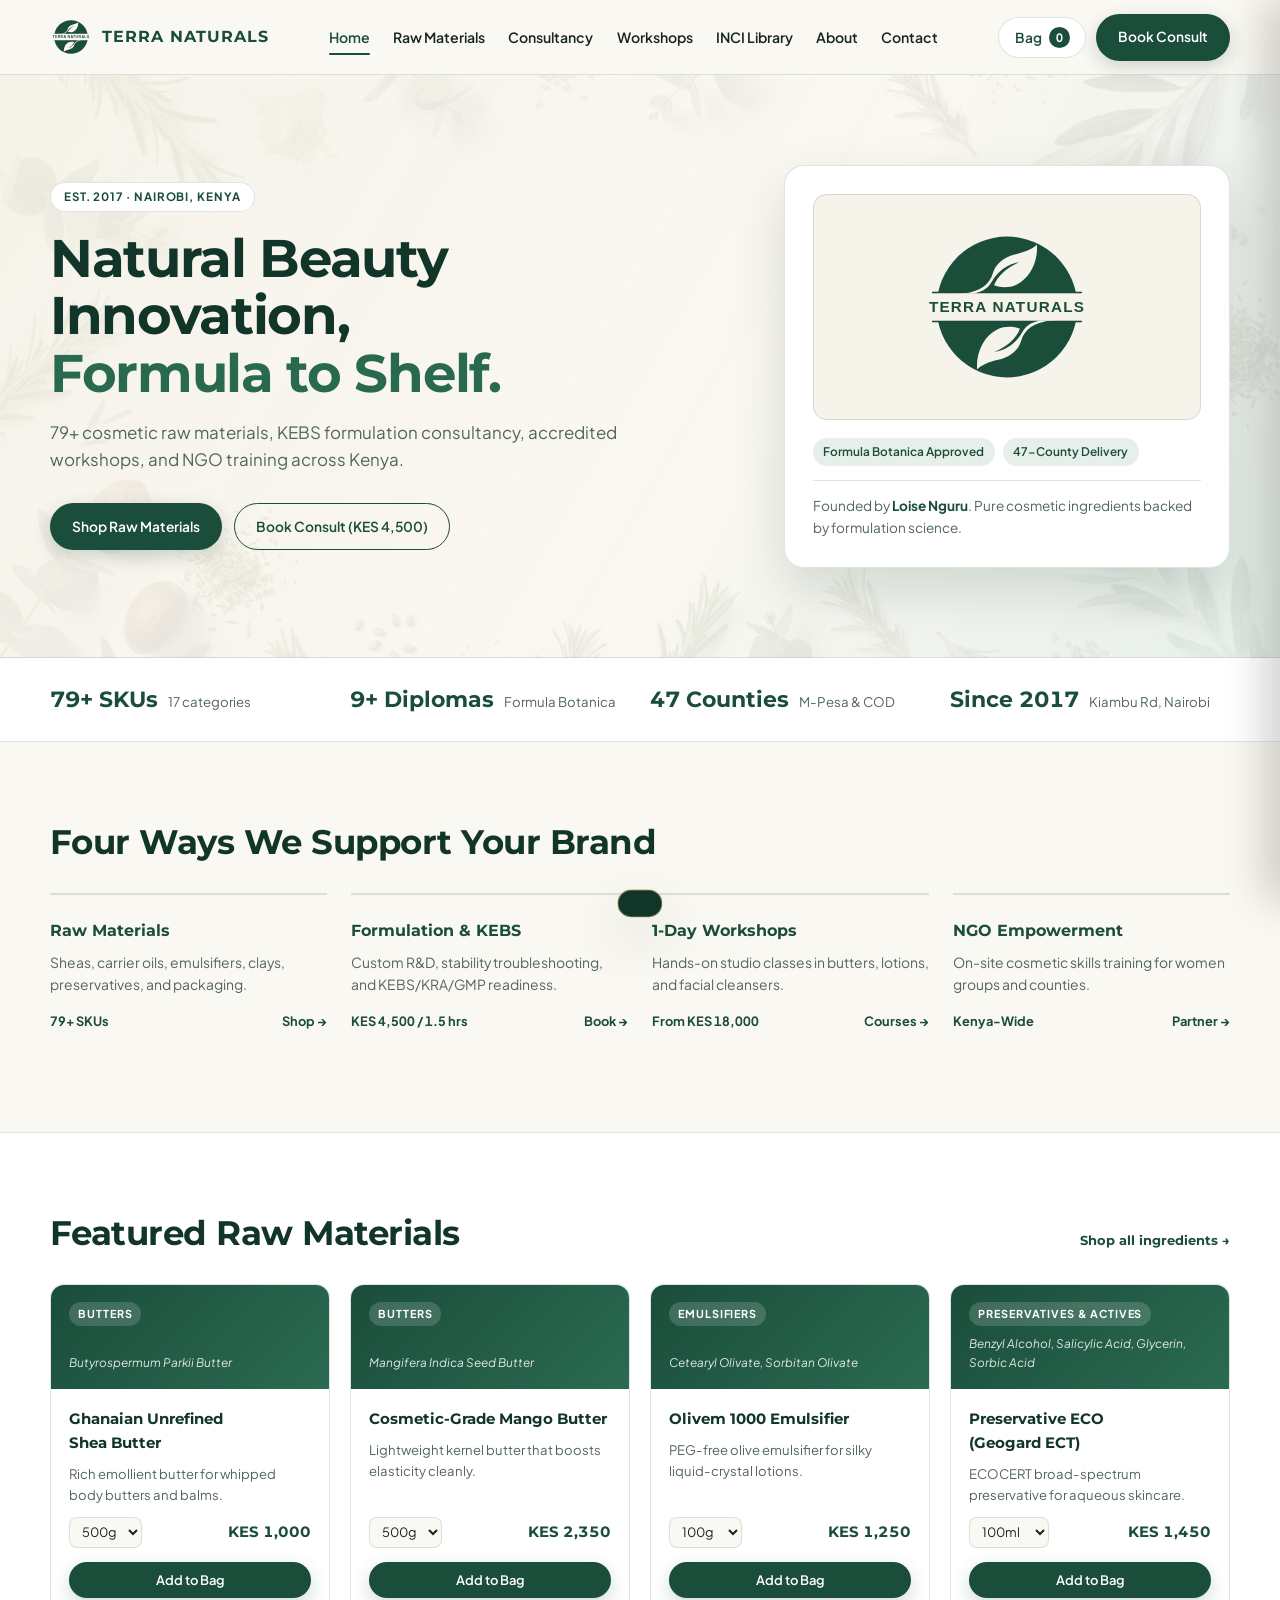
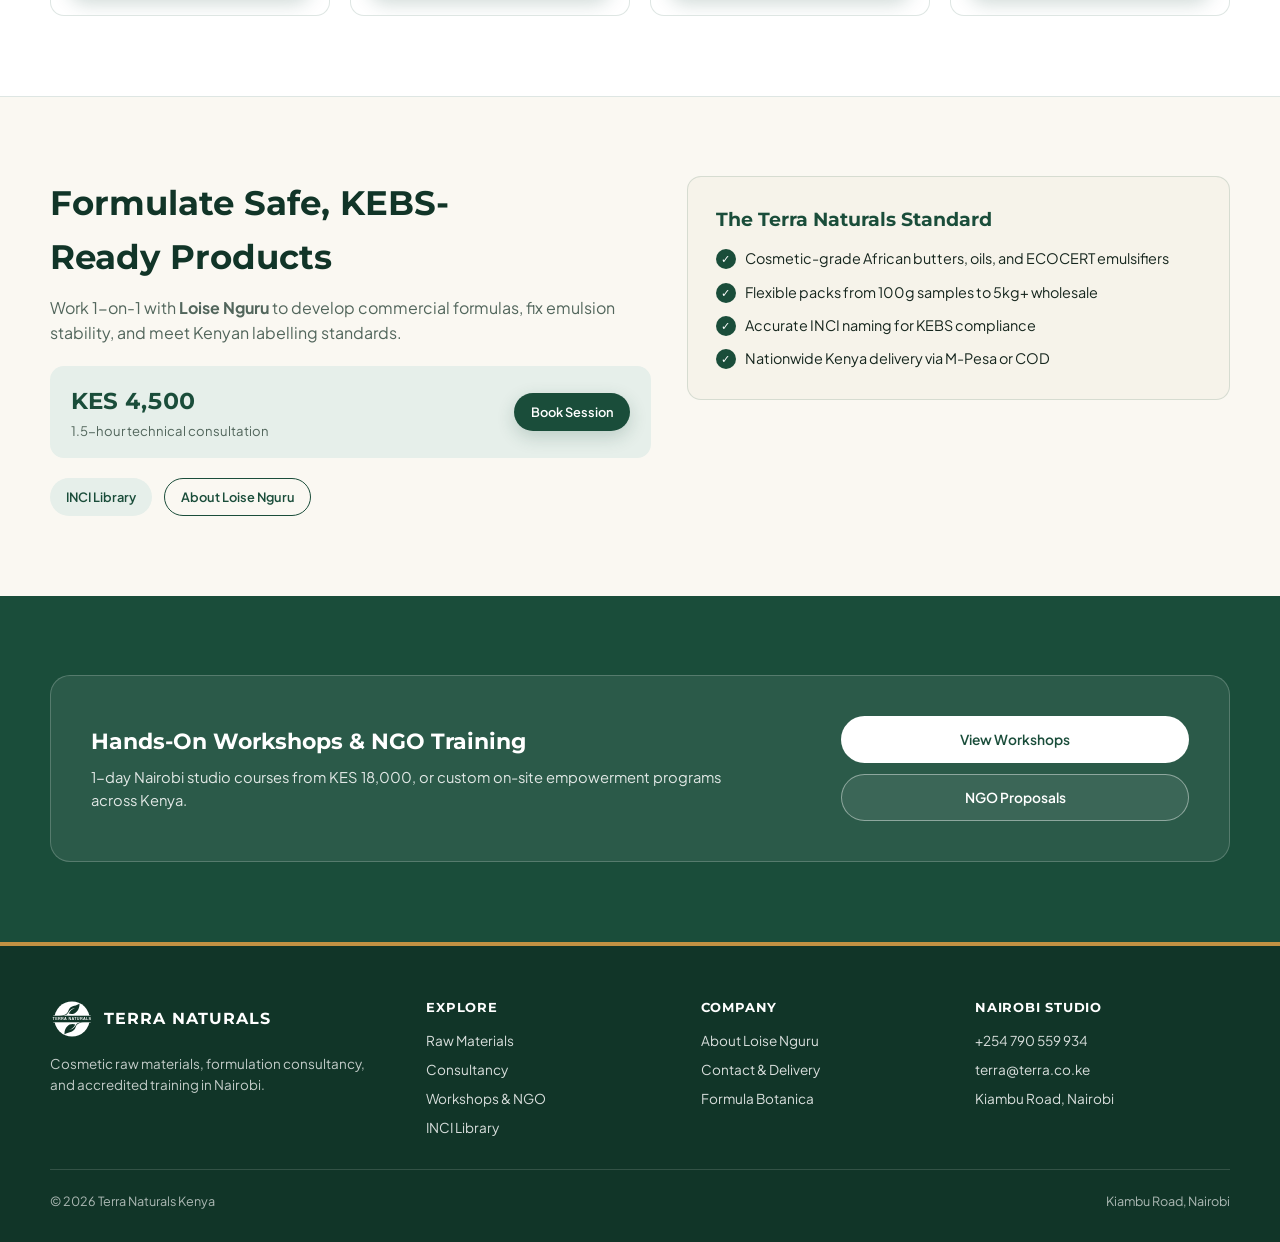
==== commit 58ad8433: "Apply minimalist copy discipline and visual restraint across all 7 pages" ====
--- a/index.html
+++ b/index.html
@@ -3,50 +3,28 @@
 <head>
   <meta charset="utf-8">
   <meta name="viewport" content="width=device-width, initial-scale=1">
-  <title>Terra Naturals Kenya — Natural Cosmetic Ingredients, Formulation Consultancy &amp; Accredited Training</title>
-  <meta name="description" content="Founded in 2017 by Formula Botanica graduate Loise Nguru, Terra Naturals supplies 79+ cosmetic raw materials across Kenya and offers KEBS/KRA/GMP formulation consultancy, hands-on workshops, and NGO community empowerment.">
-  <meta property="og:title" content="Terra Naturals Kenya — Natural Ingredients, Formulation &amp; Training">
-  <meta property="og:description" content="Cosmetic raw materials (79+ SKUs), formulation &amp; KEBS/KRA/GMP compliance consultancy, and Formula Botanica-accredited workshops in Nairobi, Kenya.">
-  <meta property="og:type" content="website">
+  <title>Terra Naturals Kenya | Cosmetic Ingredients, Formulation &amp; Training</title>
+  <meta name="description" content="Founded in 2017 by Loise Nguru. 79+ cosmetic raw materials, KEBS formulation consultancy, hands-on workshops, and NGO training in Kenya.">
   <link rel="icon" type="image/svg+xml" href="assets/terra-naturals-logo-primary.svg">
   <link rel="preconnect" href="https://fonts.googleapis.com">
   <link rel="preconnect" href="https://fonts.gstatic.com" crossorigin>
-  <link href="https://fonts.googleapis.com/css2?family=Cormorant+Garamond:ital,wght@0,600;1,600&family=Montserrat:wght@600;700;800&family=Plus+Jakarta+Sans:wght@400;500;600;700&display=swap" rel="stylesheet">
+  <link href="https://fonts.googleapis.com/css2?family=Montserrat:wght@600;700;800&family=Plus+Jakarta+Sans:wght@400;500;600;700&display=swap" rel="stylesheet">
   <link rel="stylesheet" href="styles.css">
 </head>
 <body>
 
-  <!-- Top Contact & Shipping Bar -->
-  <div class="top-ribbon">
-    <div class="container">
-      <div class="ribbon-tag">
-        <span class="ribbon-dot"></span>
-        <span>Nationwide Delivery Across Kenya · M-Pesa &amp; Cash on Delivery Available</span>
-      </div>
-      <div class="ribbon-links">
-        <a href="tel:+254790559934">+254 790 559 934</a>
-        <a href="mailto:terra@terra.co.ke">terra@terra.co.ke</a>
-        <span>Kiambu Road, Nairobi</span>
-      </div>
-    </div>
-  </div>
-
-  <!-- Navigation -->
   <header class="navbar">
     <div class="container nav-inner">
       <a href="index.html" class="brand-lockup" aria-label="Terra Naturals Home">
-        <img src="assets/terra-naturals-logo-primary.svg" alt="Terra Naturals Logo">
-        <div>
-          <div class="brand-title">TERRA NATURALS</div>
-          <div class="brand-sub">Ingredients · Formulation · Training</div>
-        </div>
+        <img src="assets/terra-naturals-logo-primary.svg" alt="Terra Naturals">
+        <span class="brand-title">TERRA NATURALS</span>
       </a>
 
       <nav class="nav-links" aria-label="Primary Navigation">
         <a href="index.html" class="active">Home</a>
         <a href="shop.html">Raw Materials</a>
         <a href="consultancy.html">Consultancy</a>
-        <a href="workshops.html">Workshops &amp; NGO</a>
+        <a href="workshops.html">Workshops</a>
         <a href="inci-library.html">INCI Library</a>
         <a href="about.html">About</a>
         <a href="contact.html">Contact</a>
@@ -54,7 +32,7 @@
 
       <div class="nav-actions">
         <button type="button" class="btn cart-btn js-open-cart" aria-label="Open Order Bag">
-          <span>Order Bag</span>
+          <span>Bag</span>
           <span class="cart-badge js-cart-count">0</span>
         </button>
         <a href="consultancy.html" class="btn btn-primary">Book Consult</a>
@@ -73,111 +51,106 @@
       <div class="container">
         <nav class="mobile-nav-links" aria-label="Mobile Navigation">
           <a href="index.html" class="active">Home</a>
-          <a href="shop.html">Raw Materials Shop (79+ SKUs)</a>
-          <a href="consultancy.html">Formulation &amp; KEBS Consultancy</a>
-          <a href="workshops.html">Workshops &amp; NGO Empowerment</a>
-          <a href="inci-library.html">INCI Reference Library</a>
-          <a href="about.html">About Terra Naturals</a>
-          <a href="contact.html">Contact &amp; Delivery</a>
+          <a href="shop.html">Raw Materials</a>
+          <a href="consultancy.html">Consultancy</a>
+          <a href="workshops.html">Workshops &amp; NGO</a>
+          <a href="inci-library.html">INCI Library</a>
+          <a href="about.html">About</a>
+          <a href="contact.html">Contact</a>
         </nav>
         <div class="mobile-nav-actions">
           <button type="button" class="btn cart-btn js-open-cart" style="width:100%;">
-            <span>View Order Bag</span>
+            <span>Order Bag</span>
             <span class="cart-badge js-cart-count">0</span>
           </button>
-          <a href="consultancy.html" class="btn btn-primary">Book Consultation (KES 4,500)</a>
+          <a href="consultancy.html" class="btn btn-primary">Book Consult</a>
         </div>
       </div>
     </div>
   </header>
 
   <main>
-    <!-- Hero Section -->
+    <!-- Restrained Botanical Hero -->
     <section class="hero">
       <div class="container hero-grid">
         <div>
-          <div class="eyebrow">Est. 2017 · Nairobi, Kenya · Formula Botanica Approved</div>
-          <h1>Empowering Kenya’s <span>Natural Beauty</span> Innovators from Formula to Shelf.</h1>
+          <div class="eyebrow">Est. 2017 · Nairobi, Kenya</div>
+          <h1>Natural Beauty Innovation, <span>Formula to Shelf.</span></h1>
           <p class="hero-lead">
-            Supplying 79+ cosmetic-grade raw materials nationwide alongside expert product formulation, KEBS/KRA/GMP regulatory guidance, accredited hands-on workshops, and community economic empowerment.
+            79+ cosmetic raw materials, KEBS formulation consultancy, accredited workshops, and NGO training across Kenya.
           </p>
           <div class="hero-cta">
-            <a href="shop.html" class="btn btn-primary">Explore 79+ Raw Materials</a>
-            <a href="consultancy.html" class="btn btn-outline">Book Formulation Consult (KES 4,500)</a>
-            <a href="workshops.html" class="btn btn-soft">View 1-Day Workshops</a>
-          </div>
-          <div class="trust-metrics">
-            <div class="metric">
-              <strong>79+ SKUs</strong>
-              <span>17 Ingredient Categories</span>
-            </div>
-            <div class="metric">
-              <strong>9+ Diplomas</strong>
-              <span>Formula Botanica Accredited</span>
-            </div>
-            <div class="metric">
-              <strong>47 Counties</strong>
-              <span>Kenya-wide Dispatch &amp; COD</span>
-            </div>
-            <div class="metric">
-              <strong>Since 2017</strong>
-              <span>Trusted by Kenyan Makers</span>
-            </div>
-          </div>
-        </div>
-
-        <aside class="hero-card" aria-label="Founder & Brand Credentials">
+            <a href="shop.html" class="btn btn-primary">Shop Raw Materials</a>
+            <a href="consultancy.html" class="btn btn-outline">Book Consult (KES 4,500)</a>
+          </div>
+        </div>
+
+        <aside class="hero-card" aria-label="Founder Credentials">
           <div class="hero-logo-stage">
             <img src="assets/terra-naturals-logo-primary.svg" alt="Terra Naturals Emblem">
           </div>
           <div class="credential-pill-row">
-            <span class="pill">Formula Botanica 2019 Grad</span>
-            <span class="pill">KEBS / KRA / GMP Advisory</span>
-            <span class="pill">M-Pesa &amp; Cash on Delivery</span>
+            <span class="pill">Formula Botanica Approved</span>
+            <span class="pill">47-County Delivery</span>
           </div>
           <p class="founder-note">
-            Founded by <strong>Loise Nguru</strong>, International Organic Skincare Entrepreneur &amp; Formula Botanica-approved trainer. Whether you are launching your first organic butter or scaling a KEBS-compliant manufacturing line, Terra Naturals gives you pure ingredients and scientific rigour.
+            Founded by <strong>Loise Nguru</strong>. Pure cosmetic ingredients backed by formulation science.
           </p>
         </aside>
       </div>
     </section>
 
-    <!-- 4 Real Business Pillars -->
+    <!-- Key Trust Strip -->
+    <div class="metrics-bar">
+      <div class="container metrics-row">
+        <div class="metric-item">
+          <strong>79+ SKUs</strong>
+          <span>17 categories</span>
+        </div>
+        <div class="metric-item">
+          <strong>9+ Diplomas</strong>
+          <span>Formula Botanica</span>
+        </div>
+        <div class="metric-item">
+          <strong>47 Counties</strong>
+          <span>M-Pesa &amp; COD</span>
+        </div>
+        <div class="metric-item">
+          <strong>Since 2017</strong>
+          <span>Kiambu Rd, Nairobi</span>
+        </div>
+      </div>
+    </div>
+
+    <!-- 4 Business Pillars -->
     <section class="band">
       <div class="container">
-        <div class="section-header">
-          <div>
-            <div class="eyebrow">What We Do</div>
-            <h2>Everything You Need to Formulate, Comply &amp; Grow</h2>
-          </div>
-          <p>From pure cosmetic raw materials to formulation science, KEBS compliance guidance, hands-on training, and community empowerment—Terra Naturals supports every stage of your beauty brand.</p>
+        <div class="section-head">
+          <h2>Four Ways We Support Your Brand</h2>
         </div>
 
         <div class="pillars-grid">
           <a href="shop.html" class="pillar-card">
-            <span class="pillar-num">01 / SUPPLY</span>
-            <h3>Cosmetic Raw Materials</h3>
-            <p>Cosmetic-grade Ghanaian &amp; Nilotica shea, mango &amp; cocoa butters, carrier &amp; essential oils, emulsifiers (Olivem 1000, BTMS-50), preservatives, clays, waxes, surfactants, and packaging.</p>
+            <h3>Raw Materials</h3>
+            <p>Sheas, carrier oils, emulsifiers, clays, preservatives, and packaging.</p>
             <div class="pillar-meta">
-              <span>79+ SKUs · 17 Categories</span>
+              <span>79+ SKUs</span>
               <span>Shop →</span>
             </div>
           </a>
 
           <a href="consultancy.html" class="pillar-card">
-            <span class="pillar-num">02 / ADVISORY</span>
-            <h3>Formulation &amp; KEBS Compliance</h3>
-            <p>End-to-end skincare and haircare development from concept to lab sample, stability testing, formula troubleshooting, and Kenyan KEBS, KRA &amp; GMP manufacturing compliance.</p>
+            <h3>Formulation &amp; KEBS</h3>
+            <p>Custom R&amp;D, stability troubleshooting, and KEBS/KRA/GMP readiness.</p>
             <div class="pillar-meta">
-              <span>KES 4,500 / 1.5-Hr Consult</span>
+              <span>KES 4,500 / 1.5 hrs</span>
               <span>Book →</span>
             </div>
           </a>
 
           <a href="workshops.html" class="pillar-card">
-            <span class="pillar-num">03 / ACADEMY</span>
-            <h3>Accredited 1-Day Workshops</h3>
-            <p>Practical lab-style training led by a Formula Botanica-approved trainer covering Body Butters &amp; Balms, Lotions &amp; Creams, Facial Cleansers, plus Haircare &amp; Candle Making.</p>
+            <h3>1-Day Workshops</h3>
+            <p>Hands-on studio classes in butters, lotions, and facial cleansers.</p>
             <div class="pillar-meta">
               <span>From KES 18,000</span>
               <span>Courses →</span>
@@ -185,11 +158,10 @@
           </a>
 
           <a href="workshops.html#ngo" class="pillar-card">
-            <span class="pillar-num">04 / IMPACT</span>
-            <h3>NGO Community Empowerment</h3>
-            <p>Partnering with NGOs and grassroots organizations (including Laikipia cohorts) to equip women groups and marginalized communities with income-generating cosmetic skills.</p>
+            <h3>NGO Empowerment</h3>
+            <p>On-site cosmetic skills training for women groups and counties.</p>
             <div class="pillar-meta">
-              <span>Custom Group Curricula</span>
+              <span>Kenya-Wide</span>
               <span>Partner →</span>
             </div>
           </a>
@@ -197,105 +169,89 @@
       </div>
     </section>
 
-    <!-- Featured Cosmetic Raw Materials Preview -->
+    <!-- Featured Raw Materials -->
     <section class="band alt">
       <div class="container">
-        <div class="section-header">
-          <div>
-            <div class="eyebrow">Best-Selling Ingredients</div>
-            <h2>Featured Cosmetic Raw Materials</h2>
-          </div>
-          <div>
-            <p style="margin-bottom:0.8rem;">Add ingredients directly to your Order Bag and check out via WhatsApp or M-Pesa, or explore our full multi-category catalog.</p>
-            <a href="shop.html" class="btn btn-outline btn-sm">Browse All Raw Materials →</a>
-          </div>
-        </div>
-
+        <div class="section-head">
+          <h2>Featured Raw Materials</h2>
+          <a href="shop.html" class="link-subtle">Shop all ingredients →</a>
+        </div>
         <div class="products-grid" id="homeFeaturedProducts"></div>
       </div>
     </section>
 
-    <!-- Formulation Consultancy & INCI Spotlight -->
+    <!-- Consultancy Spotlight -->
     <section class="band">
       <div class="container split-grid">
         <div>
-          <div class="eyebrow">Science-Backed Brand Building</div>
-          <h2 style="font-family:var(--font-display);font-size:clamp(1.65rem,2.9vw,2.25rem);color:var(--forest-deep);margin:0 0 0.8rem;">Turn Product Ideas Into Safe, Stable, KEBS-Ready Brands</h2>
-          <p style="color:var(--muted);margin:0 0 1.2rem;">
-            Led by <strong>Loise Nguru</strong> (Formula Botanica 2019 Graduate with 9+ accredited diplomas and certificates), our advisory sessions help Kenyan beauty founders perfect their emulsions, verify preservation, and meet KEBS, KRA, and GMP standards.
+          <h2 style="font-family:var(--font-display);font-size:clamp(1.5rem,2.7vw,2.1rem);color:var(--forest-deep);margin:0 0 0.7rem;">Formulate Safe, KEBS-Ready Products</h2>
+          <p style="color:var(--muted);margin:0;">
+            Work 1-on-1 with <strong>Loise Nguru</strong> to develop commercial formulas, fix emulsion stability, and meet Kenyan labelling standards.
           </p>
 
           <div class="price-callout">
             <div>
-              <div style="font-size:0.76rem;font-weight:700;text-transform:uppercase;letter-spacing:0.06em;color:var(--forest-soft);">1-on-1 Technical Consultation</div>
-              <strong>KES 4,500</strong> <span style="font-size:0.88rem;color:var(--muted);">for up to 1.5 hours</span>
-            </div>
-            <a href="consultancy.html" class="btn btn-primary btn-sm">Book Session →</a>
+              <strong>KES 4,500</strong>
+              <span style="display:block;font-size:0.82rem;color:var(--muted);">1.5-hour technical consultation</span>
+            </div>
+            <a href="consultancy.html" class="btn btn-primary btn-sm">Book Session</a>
           </div>
 
           <div style="display:flex;flex-wrap:wrap;gap:0.75rem;">
-            <a href="consultancy.html" class="btn btn-outline">Explore Consultancy Services</a>
-            <a href="inci-library.html" class="btn btn-soft">Open INCI Ingredient Library</a>
+            <a href="inci-library.html" class="btn btn-soft btn-sm">INCI Library</a>
+            <a href="about.html" class="btn btn-outline btn-sm">About Loise Nguru</a>
           </div>
         </div>
 
         <div class="brand-showcase-box">
-          <span class="eyebrow" style="margin-bottom:0.85rem;">Why Makers Choose Terra Naturals</span>
-          <h3 style="font-family:var(--font-display);color:var(--forest);margin:0 0 0.5rem;">Rooted in Nature, Backed by Science</h3>
-          <ul class="checklist" style="margin-bottom:1.15rem;">
-            <li><span class="check-icon">&#10003;</span><span><strong>Cosmetic-Grade Purity:</strong> Unrefined Ghanaian &amp; Nilotica shea, mango butter, cold-pressed oils, and ECOCERT-approved emulsifiers.</span></li>
-            <li><span class="check-icon">&#10003;</span><span><strong>Flexible Maker Packs:</strong> Order from 100g test packs up to 5kg+ commercial bulk with fast nationwide Kenya shipping.</span></li>
-            <li><span class="check-icon">&#10003;</span><span><strong>KEBS &amp; INCI Clarity:</strong> Every ingredient comes with accurate INCI nomenclature and technical guidance.</span></li>
+          <h3 style="font-family:var(--font-display);color:var(--forest);margin:0 0 0.75rem;">The Terra Naturals Standard</h3>
+          <ul class="checklist" style="margin:0;">
+            <li><span class="check-icon">&#10003;</span><span>Cosmetic-grade African butters, oils, and ECOCERT emulsifiers</span></li>
+            <li><span class="check-icon">&#10003;</span><span>Flexible packs from 100g samples to 5kg+ wholesale</span></li>
+            <li><span class="check-icon">&#10003;</span><span>Accurate INCI naming for KEBS compliance</span></li>
+            <li><span class="check-icon">&#10003;</span><span>Nationwide Kenya delivery via M-Pesa or COD</span></li>
           </ul>
-          <a href="about.html" class="btn btn-outline btn-sm">Read Loise Nguru’s Story →</a>
-        </div>
-      </div>
-    </section>
-
-    <!-- Workshops & NGO CTA Band -->
+        </div>
+      </div>
+    </section>
+
+    <!-- Workshops & NGO Band -->
     <section class="band forest-band">
       <div class="container">
         <div class="ngo-banner">
           <div>
-            <div class="eyebrow dark" style="margin-bottom:0.8rem;">Academy &amp; Economic Empowerment</div>
-            <h3>Hands-On 1-Day Workshops &amp; NGO Training Across Kenya</h3>
-            <p>
-              Join our practical Nairobi studio workshops in Body Butters (KES 18,000), Lotions &amp; Creams (KES 22,500), and Facial Cleansers (KES 25,000)—or partner with Terra Naturals to train women cooperatives and youth groups anywhere in Kenya.
-            </p>
-          </div>
-          <div style="display:flex;flex-direction:column;gap:0.75rem;">
-            <a href="workshops.html" class="btn btn-white">Explore Workshops &amp; Syllabus</a>
-            <a href="workshops.html#ngo" class="btn btn-outline-light">Request NGO Proposal</a>
+            <h3>Hands-On Workshops &amp; NGO Training</h3>
+            <p>1-day Nairobi studio courses from KES 18,000, or custom on-site empowerment programs across Kenya.</p>
+          </div>
+          <div style="display:flex;flex-direction:column;gap:0.7rem;">
+            <a href="workshops.html" class="btn btn-white">View Workshops</a>
+            <a href="workshops.html#ngo" class="btn btn-outline-light">NGO Proposals</a>
           </div>
         </div>
       </div>
     </section>
   </main>
 
-  <!-- Footer -->
   <footer>
     <div class="container">
       <div class="footer-grid">
         <div>
-          <div class="brand-lockup" style="margin-bottom:0.85rem;">
-            <img src="assets/terra-naturals-logo-reversed.svg" alt="Terra Naturals Emblem" style="width:50px;height:50px;">
-            <div>
-              <div class="brand-title" style="color:#fff;">TERRA NATURALS</div>
-              <div class="brand-sub" style="color:rgba(255,255,255,0.72);">Empowering Natural Beauty Innovation</div>
-            </div>
-          </div>
-          <p style="font-size:0.85rem;margin:0;color:rgba(255,255,255,0.78);">
-            Founded in 2017 by Loise Nguru. Cosmetic raw materials, product formulation consultancy, Formula Botanica-accredited training, and community empowerment in Nairobi, Kenya.
+          <div class="brand-lockup" style="margin-bottom:0.75rem;">
+            <img src="assets/terra-naturals-logo-reversed.svg" alt="Terra Naturals" style="width:44px;height:44px;">
+            <span class="brand-title" style="color:#fff;">TERRA NATURALS</span>
+          </div>
+          <p style="font-size:0.84rem;margin:0;color:rgba(255,255,255,0.75);max-width:32ch;">
+            Cosmetic raw materials, formulation consultancy, and accredited training in Nairobi.
           </p>
         </div>
 
         <div>
           <h4>Explore</h4>
           <ul>
-            <li><a href="shop.html">Raw Materials Shop (79+ SKUs)</a></li>
-            <li><a href="consultancy.html">Formulation &amp; KEBS Consultancy</a></li>
-            <li><a href="workshops.html">1-Day Practical Workshops</a></li>
-            <li><a href="inci-library.html">INCI Ingredient Library</a></li>
+            <li><a href="shop.html">Raw Materials</a></li>
+            <li><a href="consultancy.html">Consultancy</a></li>
+            <li><a href="workshops.html">Workshops &amp; NGO</a></li>
+            <li><a href="inci-library.html">INCI Library</a></li>
           </ul>
         </div>
 
@@ -303,47 +259,41 @@
           <h4>Company</h4>
           <ul>
             <li><a href="about.html">About Loise Nguru</a></li>
-            <li><a href="workshops.html#ngo">NGO Empowerment Programs</a></li>
-            <li><a href="contact.html">Contact &amp; Nationwide Shipping</a></li>
-            <li><a href="https://formulabotanica.com/portfolio/terra-naturals/" target="_blank" rel="noopener">Formula Botanica Portfolio</a></li>
+            <li><a href="contact.html">Contact &amp; Delivery</a></li>
+            <li><a href="https://formulabotanica.com/portfolio/terra-naturals/" target="_blank" rel="noopener">Formula Botanica</a></li>
           </ul>
         </div>
 
         <div>
-          <h4>Contact Terra Naturals</h4>
+          <h4>Nairobi Studio</h4>
           <ul>
             <li><a href="tel:+254790559934">+254 790 559 934</a></li>
             <li><a href="mailto:terra@terra.co.ke">terra@terra.co.ke</a></li>
-            <li>Kiambu Road, Nairobi, Kenya</li>
-            <li><a href="https://www.instagram.com/terranaturalskenya/" target="_blank" rel="noopener">Instagram (@terranaturalskenya)</a></li>
+            <li>Kiambu Road, Nairobi</li>
           </ul>
         </div>
       </div>
 
       <div class="footer-bottom">
-        <span>&copy; 2026 Terra Naturals Kenya. All rights reserved.</span>
-        <span>Kiambu Road, Nairobi · Empowering Natural Beauty Innovation</span>
+        <span>&copy; 2026 Terra Naturals Kenya</span>
+        <span>Kiambu Road, Nairobi</span>
       </div>
     </div>
   </footer>
 
-  <!-- Persistent Order Bag Drawer -->
   <div class="drawer-backdrop" id="drawerBackdrop"></div>
-  <aside class="cart-drawer" id="cartDrawer" aria-label="Raw Materials Order Bag">
+  <aside class="cart-drawer" id="cartDrawer" aria-label="Order Bag">
     <div class="drawer-head">
-      <h3>Your Raw Materials Bag</h3>
+      <h3>Order Bag</h3>
       <button type="button" class="btn btn-soft btn-sm" id="closeCartBtn">Close</button>
     </div>
     <div class="drawer-body" id="cartItems"></div>
     <div class="drawer-foot">
       <div style="display:flex;justify-content:space-between;align-items:center;margin-bottom:0.85rem;">
-        <span style="font-weight:600;color:var(--muted);">Estimated Subtotal</span>
-        <strong style="font-family:var(--font-display);font-size:1.25rem;color:var(--forest);" id="cartTotal">KES 0</strong>
-      </div>
-      <p style="font-size:0.78rem;color:var(--muted);margin:0 0 0.85rem;">
-        Ships nationwide across Kenya. Pay via <strong>M-Pesa</strong> or <strong>Cash on Delivery</strong> upon confirmation with Terra Naturals.
-      </p>
-      <button type="button" class="btn btn-primary" id="checkoutWhatsappBtn" style="width:100%;">Send Order via WhatsApp (+254 790 559 934)</button>
+        <span style="font-weight:600;color:var(--muted);">Subtotal</span>
+        <strong style="font-family:var(--font-display);font-size:1.2rem;color:var(--forest);" id="cartTotal">KES 0</strong>
+      </div>
+      <button type="button" class="btn btn-primary" id="checkoutWhatsappBtn" style="width:100%;">Order via WhatsApp</button>
     </div>
   </aside>
 
--- a/styles.css
+++ b/styles.css
@@ -9,16 +9,15 @@
   --ink: #16261E;
   --muted: #52665C;
   --gold: #C29243;
-  --gold-soft: #FBF4E4;
   --border: rgba(26, 77, 58, 0.14);
-  --shadow-sm: 0 4px 16px rgba(17, 53, 40, 0.06);
-  --shadow-md: 0 14px 36px rgba(17, 53, 40, 0.10);
-  --shadow-lg: 0 24px 56px rgba(17, 53, 40, 0.16);
+  --shadow-sm: 0 2px 10px rgba(17, 53, 40, 0.05);
+  --shadow-md: 0 12px 32px rgba(17, 53, 40, 0.09);
+  --shadow-lg: 0 22px 52px rgba(17, 53, 40, 0.15);
   --radius-sm: 10px;
-  --radius-md: 16px;
-  --radius-lg: 24px;
+  --radius-md: 14px;
+  --radius-lg: 20px;
+  --ease-out: cubic-bezier(0.23, 1, 0.32, 1);
   --font-display: 'Montserrat', system-ui, -apple-system, sans-serif;
-  --font-serif: 'Cormorant Garamond', Georgia, serif;
   --font-body: 'Plus Jakarta Sans', system-ui, -apple-system, sans-serif;
 }
 
@@ -35,15 +34,28 @@
   font-family: var(--font-body);
   color: var(--ink);
   background: var(--cream);
-  line-height: 1.65;
+  line-height: 1.6;
   -webkit-font-smoothing: antialiased;
   min-height: 100vh;
   display: flex;
   flex-direction: column;
 }
 
+::selection {
+  background: rgba(26, 77, 58, 0.18);
+  color: var(--forest-deep);
+}
+
 main {
   flex: 1;
+}
+
+h1, h2, h3, h4 {
+  text-wrap: balance;
+}
+
+p {
+  text-wrap: pretty;
 }
 
 img {
@@ -60,55 +72,14 @@
   font-family: inherit;
 }
 
+:focus-visible {
+  outline: 2px solid var(--gold);
+  outline-offset: 2px;
+}
+
 .container {
-  width: min(1220px, calc(100% - 2.5rem));
+  width: min(1180px, calc(100% - 2.5rem));
   margin-inline: auto;
-}
-
-/* Top Contact & Shipping Bar */
-.top-ribbon {
-  background: var(--forest-deep);
-  color: rgba(255, 255, 255, 0.92);
-  font-size: 0.8rem;
-  padding: 0.52rem 0;
-  border-bottom: 1px solid rgba(255, 255, 255, 0.1);
-}
-
-.top-ribbon .container {
-  display: flex;
-  flex-wrap: wrap;
-  align-items: center;
-  justify-content: space-between;
-  gap: 0.75rem;
-}
-
-.ribbon-tag {
-  display: inline-flex;
-  align-items: center;
-  gap: 0.45rem;
-  font-weight: 600;
-  letter-spacing: 0.02em;
-}
-
-.ribbon-dot {
-  width: 8px;
-  height: 8px;
-  border-radius: 50%;
-  background: #6EE7B7;
-  box-shadow: 0 0 0 4px rgba(110, 231, 183, 0.22);
-  flex-shrink: 0;
-}
-
-.ribbon-links {
-  display: flex;
-  flex-wrap: wrap;
-  gap: 1.15rem;
-  opacity: 0.92;
-}
-
-.ribbon-links a:hover {
-  color: #fff;
-  text-decoration: underline;
 }
 
 /* Sticky Navbar */
@@ -116,8 +87,8 @@
   position: sticky;
   top: 0;
   z-index: 50;
-  background: rgba(250, 248, 242, 0.95);
-  backdrop-filter: blur(14px);
+  background: rgba(250, 248, 242, 0.96);
+  backdrop-filter: blur(10px);
   border-bottom: 1px solid var(--border);
 }
 
@@ -126,42 +97,36 @@
   align-items: center;
   justify-content: space-between;
   gap: 1rem;
-  padding: 0.8rem 0;
+  padding: 0.85rem 0;
 }
 
 .brand-lockup {
   display: inline-flex;
   align-items: center;
-  gap: 0.7rem;
+  gap: 0.65rem;
   flex-shrink: 0;
 }
 
 .brand-lockup img {
-  width: 46px;
-  height: 46px;
+  width: 42px;
+  height: 42px;
   object-fit: contain;
 }
 
 .brand-title {
   font-family: var(--font-display);
   font-weight: 700;
-  font-size: 1rem;
+  font-size: 0.98rem;
   letter-spacing: 0.06em;
   color: var(--forest);
   line-height: 1.1;
 }
 
-.brand-sub {
-  font-size: 0.72rem;
-  color: var(--muted);
-  font-weight: 500;
-}
-
 .nav-links {
   display: flex;
   align-items: center;
-  gap: 1.3rem;
-  font-size: 0.89rem;
+  gap: 1.45rem;
+  font-size: 0.88rem;
   font-weight: 600;
   color: var(--ink);
 }
@@ -169,7 +134,7 @@
 .nav-links a {
   position: relative;
   padding: 0.3rem 0;
-  transition: color 0.18s ease;
+  transition: color 160ms var(--ease-out);
 }
 
 .nav-links a:hover,
@@ -177,20 +142,15 @@
   color: var(--forest);
 }
 
-.nav-links a::after {
+.nav-links a.active::after {
   content: "";
   position: absolute;
   left: 0;
+  right: 0;
   bottom: -2px;
-  width: 0;
   height: 2px;
+  border-radius: 999px;
   background: var(--forest);
-  transition: width 0.2s ease;
-}
-
-.nav-links a:hover::after,
-.nav-links a.active::after {
-  width: 100%;
 }
 
 .nav-actions {
@@ -204,7 +164,7 @@
   display: none;
   width: 42px;
   height: 42px;
-  border-radius: 12px;
+  border-radius: var(--radius-sm);
   border: 1.5px solid var(--border);
   background: var(--white);
   color: var(--forest);
@@ -239,13 +199,13 @@
 
 .mobile-nav-links {
   display: grid;
-  gap: 0.3rem;
+  gap: 0.25rem;
   margin-bottom: 1rem;
 }
 
 .mobile-nav-links a {
   padding: 0.68rem 0.9rem;
-  border-radius: 10px;
+  border-radius: var(--radius-sm);
   font-weight: 600;
   font-size: 0.92rem;
   color: var(--forest-deep);
@@ -267,31 +227,37 @@
   display: inline-flex;
   align-items: center;
   justify-content: center;
-  gap: 0.5rem;
-  padding: 0.74rem 1.3rem;
+  gap: 0.45rem;
+  padding: 0.72rem 1.3rem;
   border-radius: 999px;
   font-weight: 600;
-  font-size: 0.88rem;
+  font-size: 0.86rem;
   border: 1.5px solid transparent;
   cursor: pointer;
-  transition: transform 0.16s ease, box-shadow 0.2s ease, background 0.2s ease, color 0.2s ease;
+  transition: transform 140ms var(--ease-out), background-color 160ms var(--ease-out), color 160ms var(--ease-out), border-color 160ms var(--ease-out), box-shadow 160ms var(--ease-out);
   text-align: center;
   white-space: nowrap;
 }
 
-.btn:hover {
-  transform: translateY(-1px);
+.btn:active {
+  transform: scale(0.98);
+}
+
+@media (hover: hover) and (pointer: fine) {
+  .btn:hover {
+    transform: translateY(-1px);
+  }
 }
 
 .btn-sm {
-  padding: 0.52rem 1rem;
-  font-size: 0.81rem;
+  padding: 0.5rem 0.95rem;
+  font-size: 0.8rem;
 }
 
 .btn-primary {
   background: var(--forest);
   color: var(--white);
-  box-shadow: 0 8px 20px rgba(26, 77, 58, 0.22);
+  box-shadow: 0 6px 18px rgba(26, 77, 58, 0.2);
 }
 
 .btn-primary:hover {
@@ -312,7 +278,7 @@
 .btn-outline-light {
   background: rgba(255, 255, 255, 0.08);
   color: var(--white);
-  border-color: rgba(255, 255, 255, 0.45);
+  border-color: rgba(255, 255, 255, 0.42);
 }
 
 .btn-outline-light:hover {
@@ -343,7 +309,7 @@
   background: var(--white);
   border: 1.5px solid var(--border);
   color: var(--forest);
-  padding: 0.6rem 1rem;
+  padding: 0.56rem 0.95rem;
 }
 
 .cart-badge {
@@ -351,58 +317,179 @@
   color: var(--white);
   font-size: 0.72rem;
   font-weight: 700;
-  min-width: 22px;
-  height: 22px;
+  min-width: 21px;
+  height: 21px;
   border-radius: 999px;
   display: inline-flex;
   align-items: center;
   justify-content: center;
   padding: 0 6px;
-}
-
-/* Home Hero Section */
+  font-variant-numeric: tabular-nums;
+}
+
+/* Home Hero */
 .hero {
   position: relative;
-  padding: clamp(3.3rem, 5.8vw, 5.2rem) 0 clamp(3rem, 5vw, 4.4rem);
+  padding: clamp(3.8rem, 7vw, 6rem) 0;
   background:
-    linear-gradient(120deg, rgba(246, 243, 234, 0.94) 0%, rgba(250, 248, 242, 0.88) 55%, rgba(230, 239, 234, 0.92) 100%),
+    linear-gradient(120deg, rgba(246, 243, 234, 0.95) 0%, rgba(250, 248, 242, 0.9) 58%, rgba(230, 239, 234, 0.93) 100%),
     url('assets/botanical-background.jpg') center / cover no-repeat;
   border-bottom: 1px solid var(--border);
-  overflow: hidden;
 }
 
 .hero-grid {
   display: grid;
-  grid-template-columns: 1.18fr 0.82fr;
-  gap: clamp(2rem, 4vw, 3.5rem);
-  align-items: center;
-}
-
-/* Inner Page Hero */
+  grid-template-columns: 1.2fr 0.8fr;
+  gap: clamp(2.5rem, 5vw, 4.5rem);
+  align-items: center;
+}
+
+.eyebrow {
+  display: inline-flex;
+  align-items: center;
+  gap: 0.45rem;
+  padding: 0.3rem 0.8rem;
+  border-radius: 999px;
+  background: var(--white);
+  border: 1px solid var(--border);
+  color: var(--forest);
+  font-size: 0.72rem;
+  font-weight: 700;
+  letter-spacing: 0.08em;
+  text-transform: uppercase;
+  margin-bottom: 1.1rem;
+}
+
+.hero h1 {
+  font-family: var(--font-display);
+  font-size: clamp(2.1rem, 4.2vw, 3.3rem);
+  line-height: 1.09;
+  color: var(--forest-deep);
+  margin: 0 0 1rem;
+  letter-spacing: -0.025em;
+}
+
+.hero h1 span {
+  color: var(--forest-soft);
+}
+
+.hero-lead {
+  font-size: 1.06rem;
+  color: var(--muted);
+  max-width: 48ch;
+  margin: 0 0 1.9rem;
+}
+
+.hero-cta {
+  display: flex;
+  flex-wrap: wrap;
+  gap: 0.8rem;
+}
+
+.hero-card {
+  background: var(--white);
+  border: 1px solid var(--border);
+  border-radius: var(--radius-lg);
+  padding: 1.75rem;
+  box-shadow: var(--shadow-lg);
+}
+
+.hero-logo-stage {
+  background: var(--paper);
+  border-radius: var(--radius-md);
+  padding: 1.5rem;
+  display: grid;
+  place-items: center;
+  margin-bottom: 1.15rem;
+  border: 1px solid var(--border);
+}
+
+.hero-logo-stage img {
+  width: 176px;
+  height: 176px;
+  object-fit: contain;
+}
+
+.credential-pill-row {
+  display: flex;
+  flex-wrap: wrap;
+  gap: 0.45rem;
+  margin-bottom: 0.9rem;
+}
+
+.pill {
+  display: inline-flex;
+  align-items: center;
+  padding: 0.28rem 0.68rem;
+  border-radius: 999px;
+  background: var(--sage);
+  color: var(--forest);
+  font-size: 0.74rem;
+  font-weight: 600;
+  white-space: nowrap;
+}
+
+.founder-note {
+  font-size: 0.85rem;
+  color: var(--muted);
+  margin: 0;
+  padding-top: 0.85rem;
+  border-top: 1px solid var(--border);
+}
+
+.founder-note strong {
+  color: var(--forest);
+}
+
+/* Metrics Bar */
+.metrics-bar {
+  background: var(--white);
+  border-bottom: 1px solid var(--border);
+  padding: 1.5rem 0;
+}
+
+.metrics-row {
+  display: grid;
+  grid-template-columns: repeat(4, minmax(0, 1fr));
+  gap: 1.25rem;
+}
+
+.metric-item {
+  display: flex;
+  align-items: baseline;
+  gap: 0.6rem;
+}
+
+.metric-item strong {
+  font-family: var(--font-display);
+  font-size: 1.38rem;
+  color: var(--forest);
+  font-variant-numeric: tabular-nums;
+}
+
+.metric-item span {
+  font-size: 0.83rem;
+  color: var(--muted);
+}
+
+/* Inner Page Hero (Compact & Airy) */
 .page-hero {
   position: relative;
-  padding: clamp(2.4rem, 4.5vw, 3.6rem) 0;
+  padding: clamp(2.5rem, 4.8vw, 3.6rem) 0;
   background:
-    linear-gradient(125deg, rgba(17, 53, 40, 0.95) 0%, rgba(26, 77, 58, 0.91) 62%, rgba(40, 105, 80, 0.88) 100%),
+    linear-gradient(125deg, rgba(17, 53, 40, 0.96) 0%, rgba(26, 77, 58, 0.92) 65%, rgba(40, 105, 80, 0.89) 100%),
     url('assets/botanical-background.jpg') center / cover no-repeat;
   color: var(--white);
   border-bottom: 4px solid var(--gold);
-}
-
-.page-hero-grid {
-  display: grid;
-  grid-template-columns: 1.28fr 0.72fr;
-  gap: 2rem;
-  align-items: center;
 }
 
 .breadcrumb {
   display: inline-flex;
   align-items: center;
   gap: 0.45rem;
-  font-size: 0.79rem;
-  color: rgba(255, 255, 255, 0.74);
-  margin-bottom: 0.85rem;
+  font-size: 0.78rem;
+  color: rgba(255, 255, 255, 0.72);
+  margin-bottom: 0.75rem;
 }
 
 .breadcrumb a:hover {
@@ -411,183 +498,26 @@
 
 .page-hero h1 {
   font-family: var(--font-display);
-  font-size: clamp(1.85rem, 3.4vw, 2.75rem);
-  line-height: 1.15;
-  margin: 0 0 0.75rem;
+  font-size: clamp(1.85rem, 3.4vw, 2.65rem);
+  line-height: 1.12;
+  margin: 0 0 0.6rem;
   letter-spacing: -0.02em;
 }
 
 .page-hero h1 span {
-  font-family: var(--font-serif);
-  font-style: italic;
-  font-weight: 600;
   color: #FDE68A;
 }
 
 .page-hero-lead {
   font-size: 1rem;
   color: rgba(255, 255, 255, 0.86);
-  max-width: 62ch;
+  max-width: 52ch;
   margin: 0;
 }
 
-.hero-summary-card {
-  background: rgba(255, 255, 255, 0.1);
-  border: 1px solid rgba(255, 255, 255, 0.22);
-  border-radius: var(--radius-md);
-  padding: 1.4rem 1.55rem;
-  backdrop-filter: blur(8px);
-}
-
-.hero-summary-card strong {
-  display: block;
-  font-family: var(--font-display);
-  font-size: 1.02rem;
-  color: #FDE68A;
-  margin-bottom: 0.35rem;
-}
-
-.hero-summary-card p {
-  margin: 0;
-  font-size: 0.86rem;
-  color: rgba(255, 255, 255, 0.88);
-}
-
-.eyebrow {
-  display: inline-flex;
-  align-items: center;
-  gap: 0.5rem;
-  padding: 0.36rem 0.88rem;
-  border-radius: 999px;
-  background: var(--white);
-  border: 1px solid var(--border);
-  color: var(--forest);
-  font-size: 0.75rem;
-  font-weight: 700;
-  letter-spacing: 0.06em;
-  text-transform: uppercase;
-  margin-bottom: 1.1rem;
-}
-
-.eyebrow.dark {
-  background: rgba(255, 255, 255, 0.14);
-  border-color: rgba(255, 255, 255, 0.24);
-  color: #D1FAE5;
-}
-
-.hero h1 {
-  font-family: var(--font-display);
-  font-size: clamp(2.1rem, 4.1vw, 3.3rem);
-  line-height: 1.12;
-  color: var(--forest-deep);
-  margin: 0 0 1.05rem;
-  letter-spacing: -0.02em;
-}
-
-.hero h1 span {
-  font-family: var(--font-serif);
-  font-style: italic;
-  font-weight: 600;
-  color: var(--forest-soft);
-}
-
-.hero-lead {
-  font-size: 1.06rem;
-  color: var(--muted);
-  max-width: 58ch;
-  margin: 0 0 1.7rem;
-}
-
-.hero-cta {
-  display: flex;
-  flex-wrap: wrap;
-  gap: 0.8rem;
-  margin-bottom: 2.1rem;
-}
-
-.trust-metrics {
-  display: grid;
-  grid-template-columns: repeat(4, minmax(0, 1fr));
-  gap: 1rem;
-  padding-top: 1.45rem;
-  border-top: 1px solid var(--border);
-}
-
-.metric strong {
-  display: block;
-  font-family: var(--font-display);
-  font-size: 1.38rem;
-  color: var(--forest);
-  line-height: 1.15;
-}
-
-.metric span {
-  font-size: 0.79rem;
-  color: var(--muted);
-}
-
-.hero-card {
-  background: var(--white);
-  border: 1px solid var(--border);
-  border-radius: var(--radius-lg);
-  padding: 1.9rem;
-  box-shadow: var(--shadow-lg);
-}
-
-.hero-logo-stage {
-  background: var(--paper);
-  border-radius: var(--radius-md);
-  padding: 1.65rem;
-  display: grid;
-  place-items: center;
-  margin-bottom: 1.3rem;
-  border: 1px solid var(--border);
-}
-
-.hero-logo-stage img {
-  width: 200px;
-  height: 200px;
-  object-fit: contain;
-}
-
-.credential-pill-row {
-  display: flex;
-  flex-wrap: wrap;
-  gap: 0.5rem;
-  margin-bottom: 1rem;
-}
-
-.pill {
-  display: inline-flex;
-  align-items: center;
-  gap: 0.35rem;
-  padding: 0.32rem 0.72rem;
-  border-radius: 999px;
-  background: var(--sage);
-  color: var(--forest);
-  font-size: 0.76rem;
-  font-weight: 600;
-}
-
-.founder-note {
-  font-size: 0.88rem;
-  color: var(--muted);
-  margin: 0;
-  padding-top: 0.9rem;
-  border-top: 1px solid var(--border);
-}
-
-.founder-note strong {
-  color: var(--forest);
-}
-
-/* Sections */
+/* Section Bands */
 section.band {
-  padding: clamp(3.2rem, 5.5vw, 5rem) 0;
-}
-
-section.band.compact {
-  padding: clamp(2.2rem, 4vw, 3.2rem) 0;
+  padding: clamp(3.4rem, 6.2vw, 5.2rem) 0;
 }
 
 section.band.alt {
@@ -601,38 +531,41 @@
   color: var(--white);
 }
 
-.section-header {
+.section-head {
   display: flex;
   flex-wrap: wrap;
-  align-items: flex-end;
+  align-items: baseline;
   justify-content: space-between;
-  gap: 1.25rem;
-  margin-bottom: 2.1rem;
-}
-
-.section-header h2 {
-  font-family: var(--font-display);
-  font-size: clamp(1.6rem, 2.9vw, 2.3rem);
+  gap: 1rem;
+  margin-bottom: 2rem;
+}
+
+.section-head h2 {
+  font-family: var(--font-display);
+  font-size: clamp(1.5rem, 2.7vw, 2.1rem);
+  color: var(--forest-deep);
+  margin: 0;
   line-height: 1.18;
-  color: var(--forest-deep);
-  margin: 0.3rem 0 0.45rem;
-}
-
-.forest-band .section-header h2 {
-  color: var(--white);
-}
-
-.section-header p {
-  color: var(--muted);
-  max-width: 60ch;
-  margin: 0;
-}
-
-.forest-band .section-header p {
-  color: rgba(255, 255, 255, 0.84);
-}
-
-/* Generic Grids */
+  letter-spacing: -0.015em;
+}
+
+.forest-band .section-head h2 {
+  color: var(--white);
+}
+
+.link-subtle {
+  font-family: var(--font-display);
+  font-size: 0.83rem;
+  font-weight: 700;
+  color: var(--forest);
+  text-underline-offset: 4px;
+}
+
+.link-subtle:hover {
+  text-decoration: underline;
+}
+
+/* Grids */
 .grid-2 {
   display: grid;
   grid-template-columns: repeat(2, minmax(0, 1fr));
@@ -651,48 +584,44 @@
   gap: 1.25rem;
 }
 
-/* 4-Pillar Cards */
+/* 4-Pillar Hairline Grid */
 .pillars-grid {
   display: grid;
   grid-template-columns: repeat(4, minmax(0, 1fr));
-  gap: 1.25rem;
+  gap: 1.5rem;
 }
 
 .pillar-card {
+  padding: 1.35rem 0;
+  border-top: 2px solid var(--border);
+  display: flex;
+  flex-direction: column;
+  gap: 0.55rem;
+  transition: border-color 160ms var(--ease-out);
+}
+
+.pillar-card.boxed {
   background: var(--white);
   border: 1px solid var(--border);
   border-radius: var(--radius-md);
-  padding: 1.6rem;
-  box-shadow: var(--shadow-sm);
-  display: flex;
-  flex-direction: column;
-  gap: 0.7rem;
-  transition: transform 0.2s ease, box-shadow 0.2s ease, border-color 0.2s ease;
-}
-
-.pillar-card:hover {
-  transform: translateY(-4px);
-  box-shadow: var(--shadow-md);
-  border-color: rgba(26, 77, 58, 0.35);
-}
-
-.pillar-num {
-  font-family: var(--font-display);
-  font-size: 0.76rem;
-  font-weight: 700;
-  color: var(--gold);
-  letter-spacing: 0.1em;
+  padding: 1.5rem;
+}
+
+@media (hover: hover) and (pointer: fine) {
+  a.pillar-card:hover {
+    border-top-color: var(--forest);
+  }
 }
 
 .pillar-card h3 {
   font-family: var(--font-display);
-  font-size: 1.06rem;
+  font-size: 1.02rem;
   color: var(--forest);
   margin: 0;
 }
 
 .pillar-card p {
-  font-size: 0.88rem;
+  font-size: 0.87rem;
   color: var(--muted);
   margin: 0;
   flex: 1;
@@ -702,12 +631,12 @@
   font-size: 0.8rem;
   font-weight: 700;
   color: var(--forest);
-  padding-top: 0.75rem;
-  border-top: 1px dashed var(--border);
+  margin-top: 0.35rem;
   display: flex;
   justify-content: space-between;
   align-items: center;
   gap: 0.5rem;
+  font-variant-numeric: tabular-nums;
 }
 
 /* Catalog Controls & Product Grid */
@@ -727,15 +656,15 @@
 }
 
 .filter-btn {
-  padding: 0.46rem 0.92rem;
+  padding: 0.45rem 0.9rem;
   border-radius: 999px;
   border: 1px solid var(--border);
   background: var(--white);
   color: var(--forest);
-  font-size: 0.82rem;
+  font-size: 0.81rem;
   font-weight: 600;
   cursor: pointer;
-  transition: all 0.18s ease;
+  transition: background-color 150ms var(--ease-out), color 150ms var(--ease-out), border-color 150ms var(--ease-out);
 }
 
 .filter-btn.active,
@@ -748,23 +677,23 @@
 .search-controls {
   display: flex;
   flex-wrap: wrap;
-  gap: 0.65rem;
+  gap: 0.6rem;
   align-items: center;
 }
 
 .search-box {
   position: relative;
-  min-width: 285px;
+  min-width: 280px;
 }
 
 .search-box input {
   width: 100%;
-  padding: 0.62rem 1rem 0.62rem 2.3rem;
+  padding: 0.6rem 1rem 0.6rem 2.25rem;
   border-radius: 999px;
   border: 1.5px solid var(--border);
   background: var(--white);
   color: var(--ink);
-  font-size: 0.88rem;
+  font-size: 0.87rem;
   outline: none;
 }
 
@@ -778,17 +707,17 @@
   top: 50%;
   transform: translateY(-50%);
   color: var(--muted);
-  font-size: 0.92rem;
+  font-size: 0.9rem;
   pointer-events: none;
 }
 
 .sort-select {
-  padding: 0.62rem 0.95rem;
+  padding: 0.6rem 0.95rem;
   border-radius: 999px;
   border: 1.5px solid var(--border);
   background: var(--white);
   color: var(--forest-deep);
-  font-size: 0.84rem;
+  font-size: 0.83rem;
   font-weight: 600;
 }
 
@@ -805,18 +734,19 @@
   overflow: hidden;
   display: flex;
   flex-direction: column;
-  box-shadow: var(--shadow-sm);
-  transition: transform 0.18s ease, box-shadow 0.2s ease;
-}
-
-.product-card:hover {
-  transform: translateY(-3px);
-  box-shadow: var(--shadow-md);
+  transition: transform 160ms var(--ease-out), box-shadow 160ms var(--ease-out);
+}
+
+@media (hover: hover) and (pointer: fine) {
+  .product-card:hover {
+    transform: translateY(-2px);
+    box-shadow: var(--shadow-md);
+  }
 }
 
 .product-visual {
-  padding: 1.15rem;
-  min-height: 118px;
+  padding: 1.05rem 1.15rem;
+  min-height: 104px;
   background: linear-gradient(135deg, #1A4D3A 0%, #2B6B52 100%);
   color: var(--white);
   display: flex;
@@ -826,38 +756,38 @@
 
 .product-cat-tag {
   align-self: flex-start;
-  font-size: 0.69rem;
+  font-size: 0.68rem;
   font-weight: 700;
   text-transform: uppercase;
   letter-spacing: 0.08em;
-  background: rgba(255, 255, 255, 0.18);
-  padding: 0.22rem 0.6rem;
+  background: rgba(255, 255, 255, 0.16);
+  padding: 0.2rem 0.56rem;
   border-radius: 999px;
 }
 
 .product-inci {
-  font-size: 0.75rem;
-  opacity: 0.88;
+  font-size: 0.74rem;
+  opacity: 0.86;
   font-style: italic;
 }
 
 .product-body {
-  padding: 1.15rem;
+  padding: 1.1rem;
   display: flex;
   flex-direction: column;
-  gap: 0.55rem;
+  gap: 0.5rem;
   flex: 1;
 }
 
 .product-body h3 {
   font-family: var(--font-display);
-  font-size: 0.96rem;
+  font-size: 0.94rem;
   color: var(--forest-deep);
   margin: 0;
 }
 
 .product-desc {
-  font-size: 0.83rem;
+  font-size: 0.82rem;
   color: var(--muted);
   margin: 0;
   flex: 1;
@@ -872,7 +802,7 @@
 }
 
 .pack-select {
-  padding: 0.35rem 0.55rem;
+  padding: 0.34rem 0.55rem;
   border-radius: 8px;
   border: 1px solid var(--border);
   background: var(--cream);
@@ -884,37 +814,38 @@
   font-family: var(--font-display);
   font-weight: 700;
   color: var(--forest);
-  font-size: 0.95rem;
+  font-size: 0.94rem;
+  font-variant-numeric: tabular-nums;
 }
 
 .product-actions {
-  margin-top: 0.45rem;
+  margin-top: 0.4rem;
 }
 
 .product-actions .btn {
   width: 100%;
-  padding: 0.58rem 0.9rem;
-  font-size: 0.82rem;
+  padding: 0.55rem 0.9rem;
+  font-size: 0.81rem;
 }
 
 /* 17-Category Directory Strip */
 .category-cloud {
   display: flex;
   flex-wrap: wrap;
-  gap: 0.55rem;
+  gap: 0.5rem;
 }
 
 .cat-chip {
-  padding: 0.45rem 0.9rem;
+  padding: 0.42rem 0.85rem;
   border-radius: 999px;
   background: var(--cream);
   border: 1px solid var(--border);
   color: var(--forest-deep);
-  font-size: 0.82rem;
+  font-size: 0.81rem;
   font-weight: 600;
 }
 
-/* Consultancy & Compliance Split */
+/* Split Layout & Forms */
 .split-grid {
   display: grid;
   grid-template-columns: 1.05fr 0.95fr;
@@ -926,61 +857,62 @@
   background: var(--white);
   border: 1px solid var(--border);
   border-radius: var(--radius-lg);
-  padding: 1.9rem;
-  box-shadow: var(--shadow-md);
+  padding: 1.85rem;
+  box-shadow: var(--shadow-sm);
 }
 
 .price-callout {
   display: flex;
   flex-wrap: wrap;
-  align-items: baseline;
+  align-items: center;
   justify-content: space-between;
   gap: 0.75rem;
   background: var(--sage);
-  padding: 1.15rem 1.35rem;
+  padding: 1.05rem 1.3rem;
   border-radius: var(--radius-md);
-  margin: 1.2rem 0;
+  margin: 1.25rem 0;
 }
 
 .price-callout strong {
   font-family: var(--font-display);
-  font-size: 1.5rem;
-  color: var(--forest);
+  font-size: 1.45rem;
+  color: var(--forest);
+  font-variant-numeric: tabular-nums;
 }
 
 .checklist {
   list-style: none;
   padding: 0;
-  margin: 1rem 0 1.4rem;
-  display: grid;
-  gap: 0.72rem;
+  margin: 0.9rem 0 1.25rem;
+  display: grid;
+  gap: 0.65rem;
 }
 
 .checklist li {
   display: flex;
   align-items: flex-start;
-  gap: 0.65rem;
-  font-size: 0.92rem;
+  gap: 0.6rem;
+  font-size: 0.9rem;
   color: var(--ink);
 }
 
 .check-icon {
-  flex: 0 0 22px;
-  height: 22px;
+  flex: 0 0 20px;
+  height: 20px;
   border-radius: 50%;
   background: var(--forest);
   color: var(--white);
   display: inline-flex;
   align-items: center;
   justify-content: center;
-  font-size: 0.74rem;
+  font-size: 0.7rem;
   margin-top: 2px;
 }
 
 .credentials-grid {
   display: grid;
   grid-template-columns: repeat(2, minmax(0, 1fr));
-  gap: 0.75rem;
+  gap: 0.7rem;
   margin-top: 1.15rem;
 }
 
@@ -1002,7 +934,6 @@
   margin-top: 2px;
 }
 
-/* Forms & Confirmations */
 .form-grid {
   display: grid;
   gap: 0.95rem;
@@ -1016,7 +947,7 @@
 
 .field label {
   display: block;
-  font-size: 0.82rem;
+  font-size: 0.8rem;
   font-weight: 600;
   color: var(--forest-deep);
   margin-bottom: 0.35rem;
@@ -1026,13 +957,14 @@
 .field select,
 .field textarea {
   width: 100%;
-  padding: 0.72rem 0.9rem;
-  border-radius: 10px;
+  padding: 0.7rem 0.9rem;
+  border-radius: var(--radius-sm);
   border: 1.5px solid var(--border);
   background: var(--cream);
-  font-size: 0.9rem;
+  font-size: 0.89rem;
   color: var(--ink);
   outline: none;
+  transition: border-color 150ms var(--ease-out), background-color 150ms var(--ease-out);
 }
 
 .field input:focus,
@@ -1047,8 +979,8 @@
   background: var(--sage);
   border: 1.5px solid var(--forest-soft);
   border-radius: var(--radius-md);
-  padding: 1.25rem;
-  margin-bottom: 1.15rem;
+  padding: 1.2rem;
+  margin-bottom: 1rem;
 }
 
 .confirmation-box.show {
@@ -1059,23 +991,22 @@
 .workshop-grid {
   display: grid;
   grid-template-columns: repeat(3, minmax(0, 1fr));
-  gap: 1.25rem;
+  gap: 1.35rem;
 }
 
 .workshop-card {
   background: rgba(255, 255, 255, 0.08);
-  border: 1px solid rgba(255, 255, 255, 0.18);
+  border: 1px solid rgba(255, 255, 255, 0.16);
   border-radius: var(--radius-md);
-  padding: 1.65rem;
+  padding: 1.6rem;
   display: flex;
   flex-direction: column;
-  gap: 0.75rem;
+  gap: 0.7rem;
 }
 
 .workshop-card.light {
   background: var(--white);
   border: 1px solid var(--border);
-  box-shadow: var(--shadow-sm);
   color: var(--ink);
 }
 
@@ -1098,11 +1029,11 @@
 
 .workshop-badge {
   align-self: flex-start;
-  font-size: 0.72rem;
+  font-size: 0.7rem;
   font-weight: 700;
   letter-spacing: 0.06em;
   text-transform: uppercase;
-  padding: 0.28rem 0.7rem;
+  padding: 0.25rem 0.65rem;
   border-radius: 999px;
   background: rgba(255, 255, 255, 0.16);
   color: #D1FAE5;
@@ -1110,30 +1041,31 @@
 
 .workshop-card h3 {
   font-family: var(--font-display);
-  font-size: 1.1rem;
+  font-size: 1.06rem;
   margin: 0;
   color: var(--white);
 }
 
 .workshop-price {
   font-family: var(--font-display);
-  font-size: 1.45rem;
+  font-size: 1.4rem;
   font-weight: 700;
   color: #FDE68A;
+  font-variant-numeric: tabular-nums;
 }
 
 .workshop-card p {
-  font-size: 0.88rem;
+  font-size: 0.86rem;
   color: rgba(255, 255, 255, 0.85);
   margin: 0;
   flex: 1;
 }
 
 .ngo-banner {
-  background: rgba(255, 255, 255, 0.1);
-  border: 1px solid rgba(255, 255, 255, 0.22);
+  background: rgba(255, 255, 255, 0.08);
+  border: 1px solid rgba(255, 255, 255, 0.2);
   border-radius: var(--radius-lg);
-  padding: 2rem;
+  padding: clamp(1.75rem, 3.5vw, 2.5rem);
   display: grid;
   grid-template-columns: 1.35fr 0.65fr;
   gap: 1.75rem;
@@ -1143,14 +1075,14 @@
 .ngo-banner h3 {
   font-family: var(--font-display);
   font-size: 1.35rem;
-  margin: 0 0 0.5rem;
+  margin: 0 0 0.45rem;
   color: var(--white);
 }
 
 .ngo-banner p {
   margin: 0;
   color: rgba(255, 255, 255, 0.86);
-  font-size: 0.94rem;
+  font-size: 0.92rem;
 }
 
 /* INCI Table */
@@ -1159,19 +1091,18 @@
   border: 1px solid var(--border);
   border-radius: var(--radius-md);
   overflow: hidden;
-  box-shadow: var(--shadow-sm);
 }
 
 .inci-table {
   width: 100%;
   border-collapse: collapse;
-  font-size: 0.88rem;
+  font-size: 0.87rem;
 }
 
 .inci-table th,
 .inci-table td {
   text-align: left;
-  padding: 0.9rem 1.05rem;
+  padding: 0.85rem 1rem;
   border-bottom: 1px solid var(--border);
   vertical-align: top;
 }
@@ -1179,7 +1110,7 @@
 .inci-table thead th {
   background: var(--paper);
   font-family: var(--font-display);
-  font-size: 0.77rem;
+  font-size: 0.75rem;
   letter-spacing: 0.05em;
   text-transform: uppercase;
   color: var(--forest);
@@ -1187,15 +1118,15 @@
 
 .inci-code {
   font-family: ui-monospace, SFMono-Regular, Menlo, monospace;
-  font-size: 0.8rem;
+  font-size: 0.79rem;
   background: var(--sage);
   color: var(--forest-deep);
-  padding: 0.2rem 0.5rem;
+  padding: 0.18rem 0.48rem;
   border-radius: 6px;
   display: inline-block;
 }
 
-/* About / Brand Showcase */
+/* Brand Showcase */
 .audit-grid {
   display: grid;
   grid-template-columns: repeat(2, minmax(0, 1fr));
@@ -1213,17 +1144,17 @@
   display: grid;
   grid-template-columns: repeat(2, minmax(0, 1fr));
   gap: 1rem;
-  margin: 1rem 0 1.25rem;
+  margin-top: 1.1rem;
 }
 
 .logo-tile {
   border-radius: var(--radius-sm);
-  padding: 1.25rem;
+  padding: 1.15rem;
   display: grid;
   place-items: center;
   gap: 0.5rem;
   text-align: center;
-  font-size: 0.78rem;
+  font-size: 0.77rem;
   font-weight: 600;
 }
 
@@ -1239,15 +1170,15 @@
 }
 
 .logo-tile img {
-  width: 112px;
-  height: 112px;
+  width: 96px;
+  height: 96px;
   object-fit: contain;
 }
 
 /* FAQ Accordion */
 .faq-list {
   display: grid;
-  gap: 0.8rem;
+  gap: 0.75rem;
 }
 
 .faq-item {
@@ -1260,10 +1191,10 @@
 .faq-item summary {
   list-style: none;
   cursor: pointer;
-  padding: 1.1rem 1.35rem;
+  padding: 1.05rem 1.3rem;
   font-family: var(--font-display);
   font-weight: 700;
-  font-size: 0.93rem;
+  font-size: 0.91rem;
   color: var(--forest-deep);
   display: flex;
   justify-content: space-between;
@@ -1277,7 +1208,7 @@
 
 .faq-item summary::after {
   content: "+";
-  font-size: 1.25rem;
+  font-size: 1.2rem;
   color: var(--gold);
   font-weight: 700;
 }
@@ -1287,8 +1218,8 @@
 }
 
 .faq-body {
-  padding: 0.9rem 1.35rem 1.2rem;
-  font-size: 0.88rem;
+  padding: 0.85rem 1.3rem 1.15rem;
+  font-size: 0.87rem;
   color: var(--muted);
   border-top: 1px solid var(--border);
 }
@@ -1304,26 +1235,24 @@
   align-items: center;
   justify-content: space-between;
   gap: 1.5rem;
-  box-shadow: var(--shadow-lg);
 }
 
 .cta-banner h2 {
   font-family: var(--font-display);
-  font-size: clamp(1.45rem, 2.6vw, 2rem);
-  margin: 0 0 0.45rem;
+  font-size: clamp(1.45rem, 2.5vw, 1.95rem);
+  margin: 0 0 0.35rem;
 }
 
 .cta-banner p {
   margin: 0;
   color: rgba(255, 255, 255, 0.84);
-  max-width: 56ch;
 }
 
 /* Footer */
 footer {
   background: var(--forest-deep);
-  color: rgba(255, 255, 255, 0.86);
-  padding: 3.5rem 0 2rem;
+  color: rgba(255, 255, 255, 0.84);
+  padding: 3.2rem 0 1.9rem;
   border-top: 4px solid var(--gold);
 }
 
@@ -1331,16 +1260,16 @@
   display: grid;
   grid-template-columns: 1.35fr 0.95fr 0.95fr 1fr;
   gap: 2rem;
-  padding-bottom: 2.2rem;
+  padding-bottom: 1.9rem;
   border-bottom: 1px solid rgba(255, 255, 255, 0.14);
 }
 
 footer h4 {
   font-family: var(--font-display);
   color: var(--white);
-  font-size: 0.88rem;
-  margin: 0 0 0.85rem;
-  letter-spacing: 0.05em;
+  font-size: 0.82rem;
+  margin: 0 0 0.75rem;
+  letter-spacing: 0.06em;
   text-transform: uppercase;
 }
 
@@ -1349,8 +1278,8 @@
   padding: 0;
   margin: 0;
   display: grid;
-  gap: 0.48rem;
-  font-size: 0.86rem;
+  gap: 0.45rem;
+  font-size: 0.85rem;
 }
 
 footer a:hover {
@@ -1363,9 +1292,9 @@
   flex-wrap: wrap;
   justify-content: space-between;
   gap: 1rem;
-  padding-top: 1.5rem;
-  font-size: 0.8rem;
-  color: rgba(255, 255, 255, 0.7);
+  padding-top: 1.35rem;
+  font-size: 0.79rem;
+  color: rgba(255, 255, 255, 0.65);
 }
 
 /* Cart Drawer */
@@ -1376,7 +1305,7 @@
   z-index: 60;
   opacity: 0;
   pointer-events: none;
-  transition: opacity 0.22s ease;
+  transition: opacity 200ms var(--ease-out);
 }
 
 .drawer-backdrop.open {
@@ -1388,13 +1317,13 @@
   position: fixed;
   top: 0;
   right: 0;
-  width: min(420px, 100vw);
+  width: min(410px, 100vw);
   height: 100vh;
   background: var(--white);
   z-index: 70;
   box-shadow: -16px 0 40px rgba(0, 0, 0, 0.18);
   transform: translateX(100%);
-  transition: transform 0.26s ease;
+  transition: transform 240ms var(--ease-out);
   display: flex;
   flex-direction: column;
 }
@@ -1404,7 +1333,7 @@
 }
 
 .drawer-head {
-  padding: 1.25rem 1.5rem;
+  padding: 1.2rem 1.45rem;
   border-bottom: 1px solid var(--border);
   display: flex;
   align-items: center;
@@ -1415,15 +1344,15 @@
   font-family: var(--font-display);
   margin: 0;
   color: var(--forest);
-  font-size: 1.08rem;
+  font-size: 1.05rem;
 }
 
 .drawer-body {
-  padding: 1.25rem 1.5rem;
+  padding: 1.2rem 1.45rem;
   overflow-y: auto;
   flex: 1;
   display: grid;
-  gap: 0.85rem;
+  gap: 0.8rem;
   align-content: start;
 }
 
@@ -1432,10 +1361,11 @@
   justify-content: space-between;
   align-items: center;
   gap: 0.75rem;
-  padding: 0.85rem;
+  padding: 0.8rem;
   border-radius: var(--radius-sm);
   background: var(--cream);
   border: 1px solid var(--border);
+  font-variant-numeric: tabular-nums;
 }
 
 .qty-btn {
@@ -1452,7 +1382,7 @@
 }
 
 .drawer-foot {
-  padding: 1.25rem 1.5rem;
+  padding: 1.2rem 1.45rem;
   border-top: 1px solid var(--border);
   background: var(--paper);
 }
@@ -1465,13 +1395,13 @@
   background: var(--forest-deep);
   color: var(--white);
   border: 1px solid rgba(253, 230, 138, 0.45);
-  padding: 0.85rem 1.4rem;
+  padding: 0.8rem 1.35rem;
   border-radius: 999px;
-  font-size: 0.86rem;
+  font-size: 0.85rem;
   font-weight: 600;
   box-shadow: var(--shadow-lg);
   z-index: 95;
-  transition: transform 0.25s ease;
+  transition: transform 220ms var(--ease-out);
   max-width: calc(100% - 2rem);
   text-align: center;
 }
@@ -1489,12 +1419,12 @@
     display: inline-flex;
   }
   .hero-grid,
-  .page-hero-grid,
   .split-grid,
   .ngo-banner,
   .audit-grid {
     grid-template-columns: 1fr;
   }
+  .metrics-row,
   .pillars-grid,
   .products-grid,
   .grid-4 {
@@ -1511,9 +1441,9 @@
 
 @media (max-width: 680px) {
   .container {
-    width: min(1220px, calc(100% - 1.75rem));
+    width: min(1180px, calc(100% - 1.75rem));
   }
-  .trust-metrics,
+  .metrics-row,
   .pillars-grid,
   .products-grid,
   .workshop-grid,
@@ -1530,3 +1460,12 @@
     width: 100%;
   }
 }
+
+@media (prefers-reduced-motion: reduce) {
+  html {
+    scroll-behavior: auto;
+  }
+  *, *::before, *::after {
+    transition-duration: 0.01ms !important;
+  }
+}
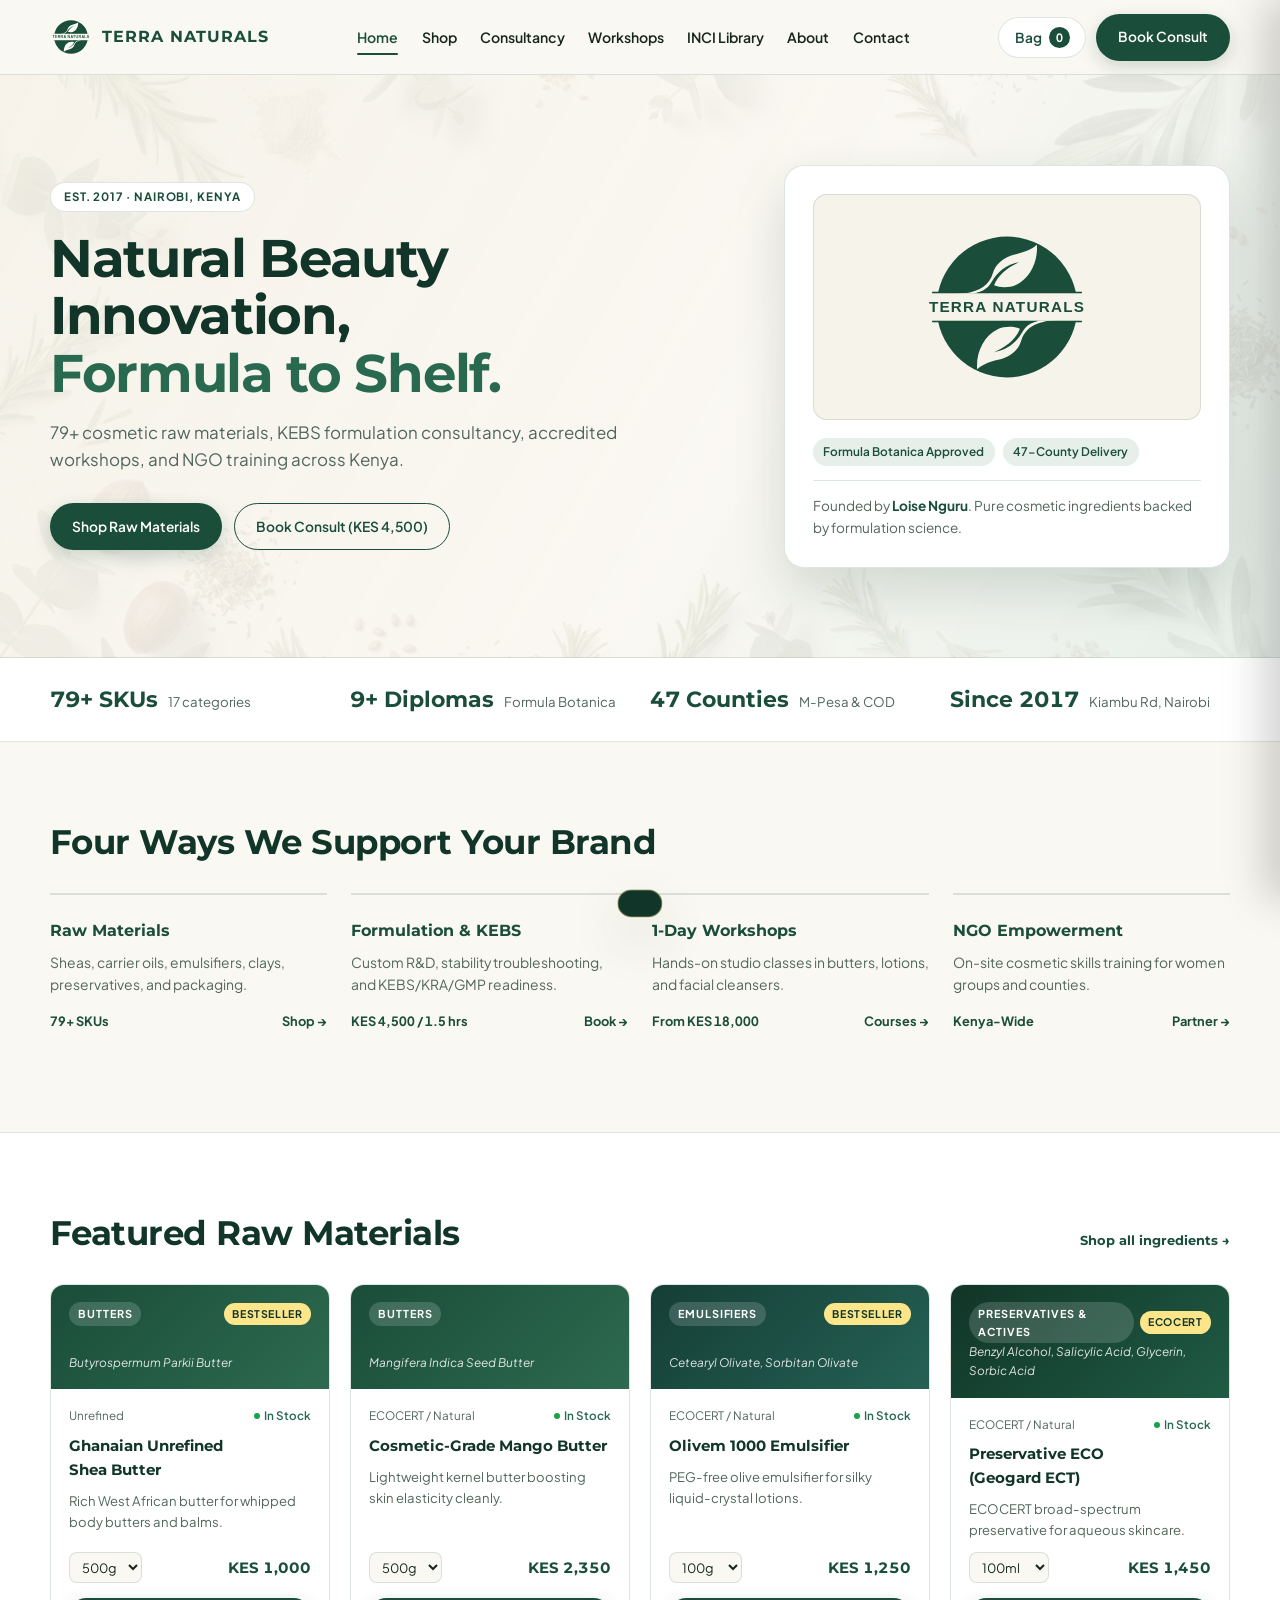
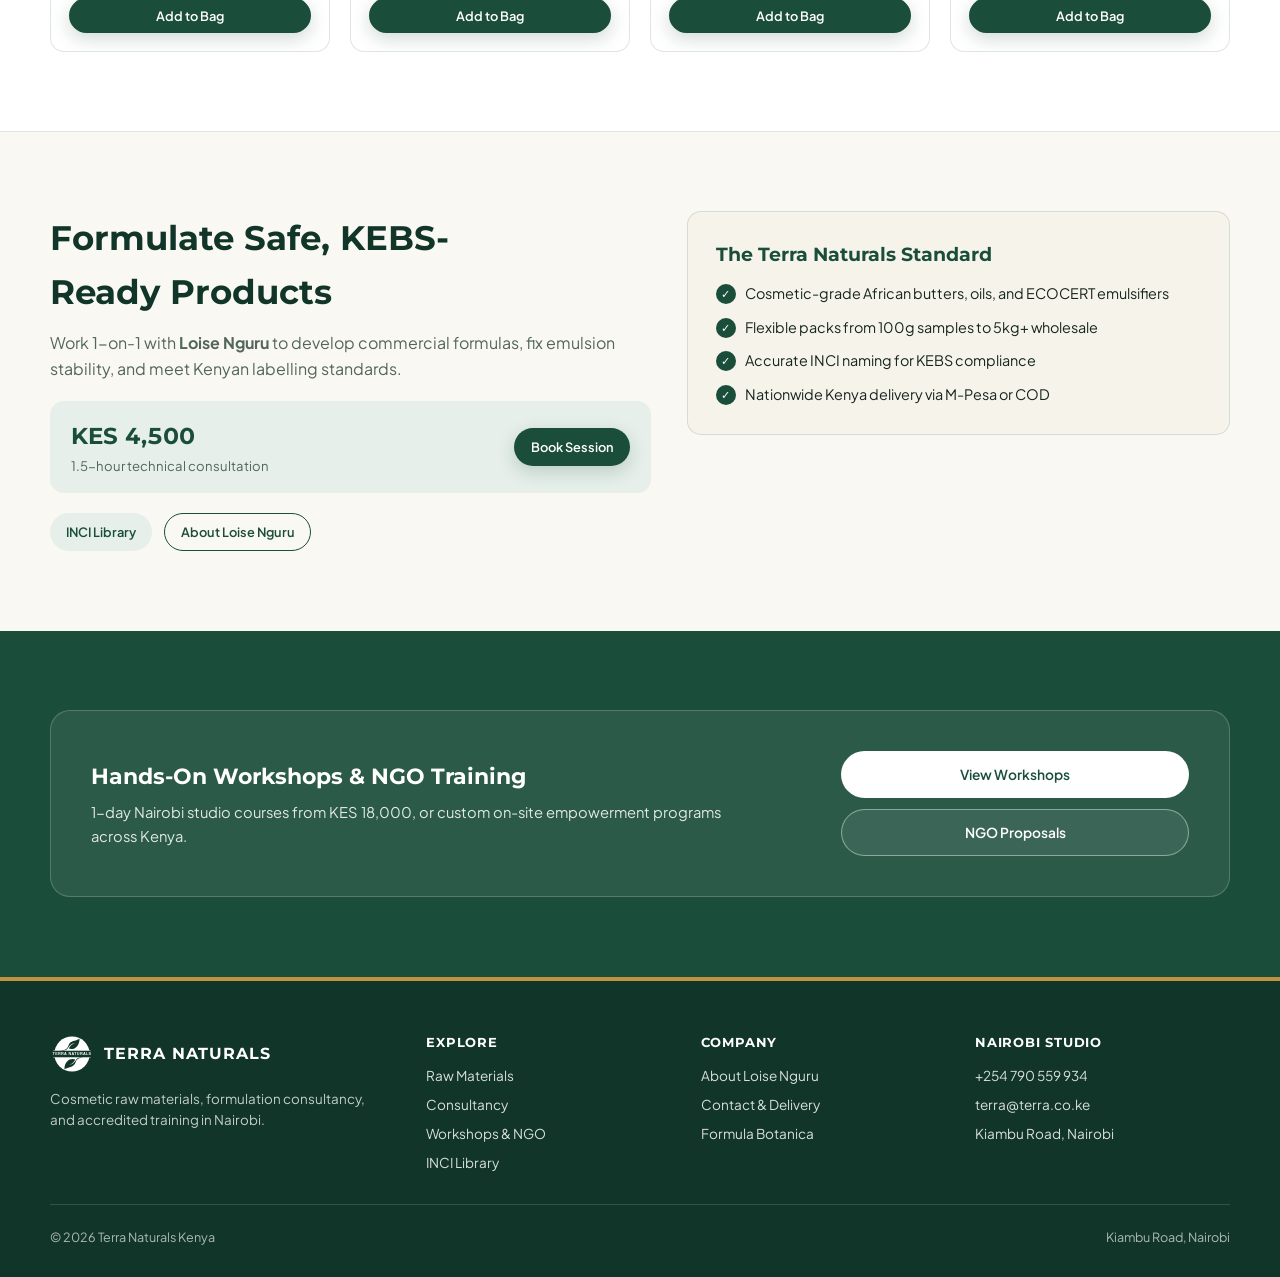
==== commit 849061ae: "Upgrade Terra Naturals Shop to full 30-SKU e-commerce storefront with multi-filters, Quick View, and" ====
--- a/index.html
+++ b/index.html
@@ -22,7 +22,7 @@
 
       <nav class="nav-links" aria-label="Primary Navigation">
         <a href="index.html" class="active">Home</a>
-        <a href="shop.html">Raw Materials</a>
+        <a href="shop.html">Shop</a>
         <a href="consultancy.html">Consultancy</a>
         <a href="workshops.html">Workshops</a>
         <a href="inci-library.html">INCI Library</a>
@@ -51,7 +51,7 @@
       <div class="container">
         <nav class="mobile-nav-links" aria-label="Mobile Navigation">
           <a href="index.html" class="active">Home</a>
-          <a href="shop.html">Raw Materials</a>
+          <a href="shop.html">Shop</a>
           <a href="consultancy.html">Consultancy</a>
           <a href="workshops.html">Workshops &amp; NGO</a>
           <a href="inci-library.html">INCI Library</a>
--- a/styles.css
+++ b/styles.css
@@ -719,6 +719,8 @@
   color: var(--forest-deep);
   font-size: 0.83rem;
   font-weight: 600;
+  white-space: nowrap;
+  flex-shrink: 0;
 }
 
 .products-grid {
@@ -1385,6 +1387,510 @@
   padding: 1.2rem 1.45rem;
   border-top: 1px solid var(--border);
   background: var(--paper);
+}
+
+/* E-Commerce Shop Layout, Sidebar Filters, Quick View & Checkout */
+.shop-layout {
+  display: grid;
+  grid-template-columns: 270px minmax(0, 1fr);
+  gap: 2rem;
+  align-items: start;
+}
+
+.shop-sidebar {
+  position: sticky;
+  top: 90px;
+  background: var(--white);
+  border: 1px solid var(--border);
+  border-radius: var(--radius-md);
+  padding: 1.25rem;
+  display: grid;
+  gap: 1.25rem;
+}
+
+.filter-group {
+  padding-bottom: 1.1rem;
+  border-bottom: 1px solid var(--border);
+}
+
+.filter-group:last-of-type {
+  padding-bottom: 0;
+  border-bottom: 0;
+}
+
+.filter-group-head {
+  display: flex;
+  justify-content: space-between;
+  align-items: center;
+  margin-bottom: 0.7rem;
+}
+
+.filter-group h3 {
+  font-family: var(--font-display);
+  font-size: 0.78rem;
+  text-transform: uppercase;
+  letter-spacing: 0.07em;
+  color: var(--forest);
+  margin: 0;
+}
+
+.cat-filter-list {
+  list-style: none;
+  padding: 0;
+  margin: 0;
+  display: grid;
+  gap: 0.25rem;
+}
+
+.cat-filter-btn {
+  width: 100%;
+  display: flex;
+  justify-content: space-between;
+  align-items: center;
+  gap: 0.5rem;
+  padding: 0.5rem 0.7rem;
+  border-radius: 8px;
+  border: 0;
+  background: transparent;
+  color: var(--ink);
+  font-size: 0.84rem;
+  font-weight: 500;
+  text-align: left;
+  cursor: pointer;
+  transition: background-color 140ms var(--ease-out), color 140ms var(--ease-out);
+}
+
+.cat-filter-btn:hover {
+  background: var(--cream);
+  color: var(--forest);
+}
+
+.cat-filter-btn.active {
+  background: var(--forest);
+  color: var(--white);
+  font-weight: 600;
+}
+
+.cat-filter-count {
+  font-size: 0.74rem;
+  opacity: 0.75;
+  font-variant-numeric: tabular-nums;
+}
+
+.check-filter-list {
+  display: grid;
+  gap: 0.5rem;
+}
+
+.check-filter-label {
+  display: flex;
+  align-items: center;
+  gap: 0.55rem;
+  font-size: 0.84rem;
+  color: var(--ink);
+  cursor: pointer;
+}
+
+.check-filter-label input[type="checkbox"] {
+  width: 16px;
+  height: 16px;
+  accent-color: var(--forest);
+  cursor: pointer;
+}
+
+.price-range-meta {
+  display: flex;
+  justify-content: space-between;
+  align-items: center;
+  font-size: 0.82rem;
+  margin-bottom: 0.45rem;
+  font-variant-numeric: tabular-nums;
+}
+
+.price-range-input {
+  width: 100%;
+  accent-color: var(--forest);
+  cursor: pointer;
+}
+
+.shop-topbar {
+  display: flex;
+  flex-wrap: wrap;
+  align-items: center;
+  justify-content: space-between;
+  gap: 0.75rem;
+  margin-bottom: 1rem;
+}
+
+.shop-topbar-left {
+  display: flex;
+  align-items: center;
+  gap: 0.75rem;
+  flex: 1;
+  min-width: 240px;
+}
+
+.shop-topbar .search-box {
+  flex: 1;
+  min-width: 220px;
+  max-width: 420px;
+}
+
+.mobile-filter-btn {
+  display: none;
+}
+
+.active-filters-bar {
+  display: flex;
+  flex-wrap: wrap;
+  align-items: center;
+  gap: 0.45rem;
+  margin-bottom: 1.15rem;
+}
+
+.active-filters-bar:empty {
+  display: none;
+}
+
+.active-chip {
+  display: inline-flex;
+  align-items: center;
+  gap: 0.4rem;
+  padding: 0.3rem 0.7rem;
+  border-radius: 999px;
+  background: var(--sage);
+  color: var(--forest-deep);
+  font-size: 0.76rem;
+  font-weight: 600;
+  border: 1px solid rgba(26, 77, 58, 0.16);
+}
+
+.active-chip button {
+  border: 0;
+  background: none;
+  color: var(--forest);
+  font-weight: 800;
+  cursor: pointer;
+  padding: 0;
+  line-height: 1;
+}
+
+.shop-grid {
+  display: grid;
+  grid-template-columns: repeat(3, minmax(0, 1fr));
+  gap: 1.2rem;
+}
+
+.product-visual.tone-butters { background: linear-gradient(135deg, #1A4D3A 0%, #2D6A4F 100%); }
+.product-visual.tone-oils { background: linear-gradient(135deg, #21513B 0%, #4C7C59 100%); }
+.product-visual.tone-essential { background: linear-gradient(135deg, #164035 0%, #2E6F64 100%); }
+.product-visual.tone-emulsifiers { background: linear-gradient(135deg, #153E36 0%, #256154 100%); }
+.product-visual.tone-waxes { background: linear-gradient(135deg, #3D4D2E 0%, #6A7643 100%); }
+.product-visual.tone-clays { background: linear-gradient(135deg, #3B4942 0%, #5C6D63 100%); }
+.product-visual.tone-actives { background: linear-gradient(135deg, #113528 0%, #1F5B44 100%); }
+.product-visual.tone-packaging { background: linear-gradient(135deg, #1F3B36 0%, #375E57 100%); }
+
+.product-visual-top {
+  display: flex;
+  justify-content: space-between;
+  align-items: center;
+  gap: 0.4rem;
+}
+
+.product-badge-gold {
+  font-size: 0.66rem;
+  font-weight: 700;
+  text-transform: uppercase;
+  letter-spacing: 0.06em;
+  background: #FDE68A;
+  color: var(--forest-deep);
+  padding: 0.18rem 0.5rem;
+  border-radius: 999px;
+}
+
+.product-meta-row {
+  display: flex;
+  justify-content: space-between;
+  align-items: center;
+  font-size: 0.73rem;
+  color: var(--muted);
+}
+
+.stock-dot {
+  display: inline-flex;
+  align-items: center;
+  gap: 0.3rem;
+  color: var(--forest-soft);
+  font-weight: 600;
+}
+
+.stock-dot::before {
+  content: "";
+  width: 6px;
+  height: 6px;
+  border-radius: 50%;
+  background: #16A34A;
+}
+
+.product-title-btn {
+  border: 0;
+  background: none;
+  padding: 0;
+  text-align: left;
+  cursor: pointer;
+  font-family: var(--font-display);
+  font-size: 0.94rem;
+  font-weight: 700;
+  color: var(--forest-deep);
+  line-height: 1.3;
+}
+
+.product-title-btn:hover {
+  color: var(--forest-soft);
+  text-decoration: underline;
+  text-underline-offset: 3px;
+}
+
+.product-card-actions {
+  display: flex;
+  gap: 0.45rem;
+  margin-top: 0.45rem;
+}
+
+.product-card-actions .btn-primary {
+  flex: 1;
+  padding: 0.52rem 0.8rem;
+  font-size: 0.8rem;
+}
+
+.product-card-actions .btn-soft {
+  padding: 0.52rem 0.72rem;
+  font-size: 0.78rem;
+}
+
+/* Quick View Modal */
+.qv-backdrop {
+  position: fixed;
+  inset: 0;
+  background: rgba(17, 53, 40, 0.55);
+  backdrop-filter: blur(4px);
+  z-index: 80;
+  display: none;
+  align-items: center;
+  justify-content: center;
+  padding: 1.25rem;
+}
+
+.qv-backdrop.open {
+  display: flex;
+}
+
+.qv-modal {
+  background: var(--white);
+  border-radius: var(--radius-lg);
+  width: min(620px, 100%);
+  max-height: 90vh;
+  overflow-y: auto;
+  box-shadow: var(--shadow-lg);
+  border: 1px solid var(--border);
+}
+
+.qv-head {
+  padding: 1.25rem 1.5rem;
+  border-bottom: 1px solid var(--border);
+  display: flex;
+  justify-content: space-between;
+  align-items: flex-start;
+  gap: 1rem;
+}
+
+.qv-body {
+  padding: 1.4rem 1.5rem;
+  display: grid;
+  gap: 1.15rem;
+}
+
+.qv-specs {
+  display: grid;
+  grid-template-columns: repeat(3, minmax(0, 1fr));
+  gap: 0.65rem;
+}
+
+.qv-spec {
+  background: var(--cream);
+  border: 1px solid var(--border);
+  border-radius: var(--radius-sm);
+  padding: 0.65rem 0.8rem;
+}
+
+.qv-spec span {
+  display: block;
+  font-size: 0.7rem;
+  text-transform: uppercase;
+  letter-spacing: 0.06em;
+  color: var(--muted);
+}
+
+.qv-spec strong {
+  display: block;
+  font-size: 0.83rem;
+  color: var(--forest-deep);
+  margin-top: 0.15rem;
+}
+
+.pack-pill-grid {
+  display: flex;
+  flex-wrap: wrap;
+  gap: 0.5rem;
+}
+
+.pack-pill {
+  padding: 0.5rem 0.85rem;
+  border-radius: var(--radius-sm);
+  border: 1.5px solid var(--border);
+  background: var(--cream);
+  color: var(--forest-deep);
+  font-size: 0.82rem;
+  font-weight: 600;
+  cursor: pointer;
+  font-variant-numeric: tabular-nums;
+}
+
+.pack-pill.active {
+  background: var(--forest);
+  border-color: var(--forest);
+  color: var(--white);
+}
+
+.qv-buy-row {
+  display: flex;
+  align-items: center;
+  gap: 0.85rem;
+  padding-top: 0.9rem;
+  border-top: 1px solid var(--border);
+}
+
+.qty-stepper {
+  display: inline-flex;
+  align-items: center;
+  gap: 0.55rem;
+  border: 1.5px solid var(--border);
+  border-radius: 999px;
+  padding: 0.3rem 0.5rem;
+  background: var(--cream);
+}
+
+/* Checkout Drawer Enhancements */
+.delivery-select-box {
+  margin-bottom: 0.8rem;
+}
+
+.delivery-select-box label {
+  display: block;
+  font-size: 0.75rem;
+  font-weight: 700;
+  color: var(--forest-deep);
+  margin-bottom: 0.3rem;
+}
+
+.delivery-select-box select {
+  width: 100%;
+  padding: 0.52rem 0.75rem;
+  border-radius: 8px;
+  border: 1.5px solid var(--border);
+  background: var(--white);
+  font-size: 0.82rem;
+  color: var(--ink);
+}
+
+.totals-stack {
+  display: grid;
+  gap: 0.35rem;
+  margin-bottom: 0.85rem;
+  font-size: 0.84rem;
+  font-variant-numeric: tabular-nums;
+}
+
+.totals-line {
+  display: flex;
+  justify-content: space-between;
+  align-items: center;
+  color: var(--muted);
+}
+
+.totals-line.grand {
+  padding-top: 0.45rem;
+  border-top: 1px solid var(--border);
+  color: var(--forest-deep);
+  font-weight: 700;
+  font-size: 1rem;
+}
+
+.free-ship-note {
+  font-size: 0.76rem;
+  color: var(--forest);
+  background: var(--sage);
+  padding: 0.45rem 0.7rem;
+  border-radius: 8px;
+  margin-bottom: 0.8rem;
+  font-weight: 600;
+}
+
+.checkout-panel {
+  display: none;
+  padding: 1.2rem 1.45rem;
+  overflow-y: auto;
+  flex: 1;
+}
+
+.checkout-panel.open {
+  display: block;
+}
+
+.drawer-body.hidden,
+.drawer-foot.hidden {
+  display: none;
+}
+
+.sidebar-close-btn {
+  display: none;
+}
+
+@media (max-width: 1080px) {
+  .shop-layout {
+    grid-template-columns: 1fr;
+  }
+  .mobile-filter-btn {
+    display: inline-flex;
+  }
+  .shop-sidebar {
+    position: fixed;
+    top: 0;
+    left: 0;
+    bottom: 0;
+    width: min(320px, 88vw);
+    z-index: 75;
+    border-radius: 0;
+    overflow-y: auto;
+    transform: translateX(-105%);
+    transition: transform 220ms var(--ease-out);
+  }
+  .shop-sidebar.open {
+    transform: translateX(0);
+  }
+  .sidebar-close-btn {
+    display: inline-flex;
+  }
+  .shop-grid {
+    grid-template-columns: repeat(2, minmax(0, 1fr));
+  }
+}
+
+@media (max-width: 680px) {
+  .shop-grid,
+  .qv-specs {
+    grid-template-columns: 1fr;
+  }
 }
 
 .toast {
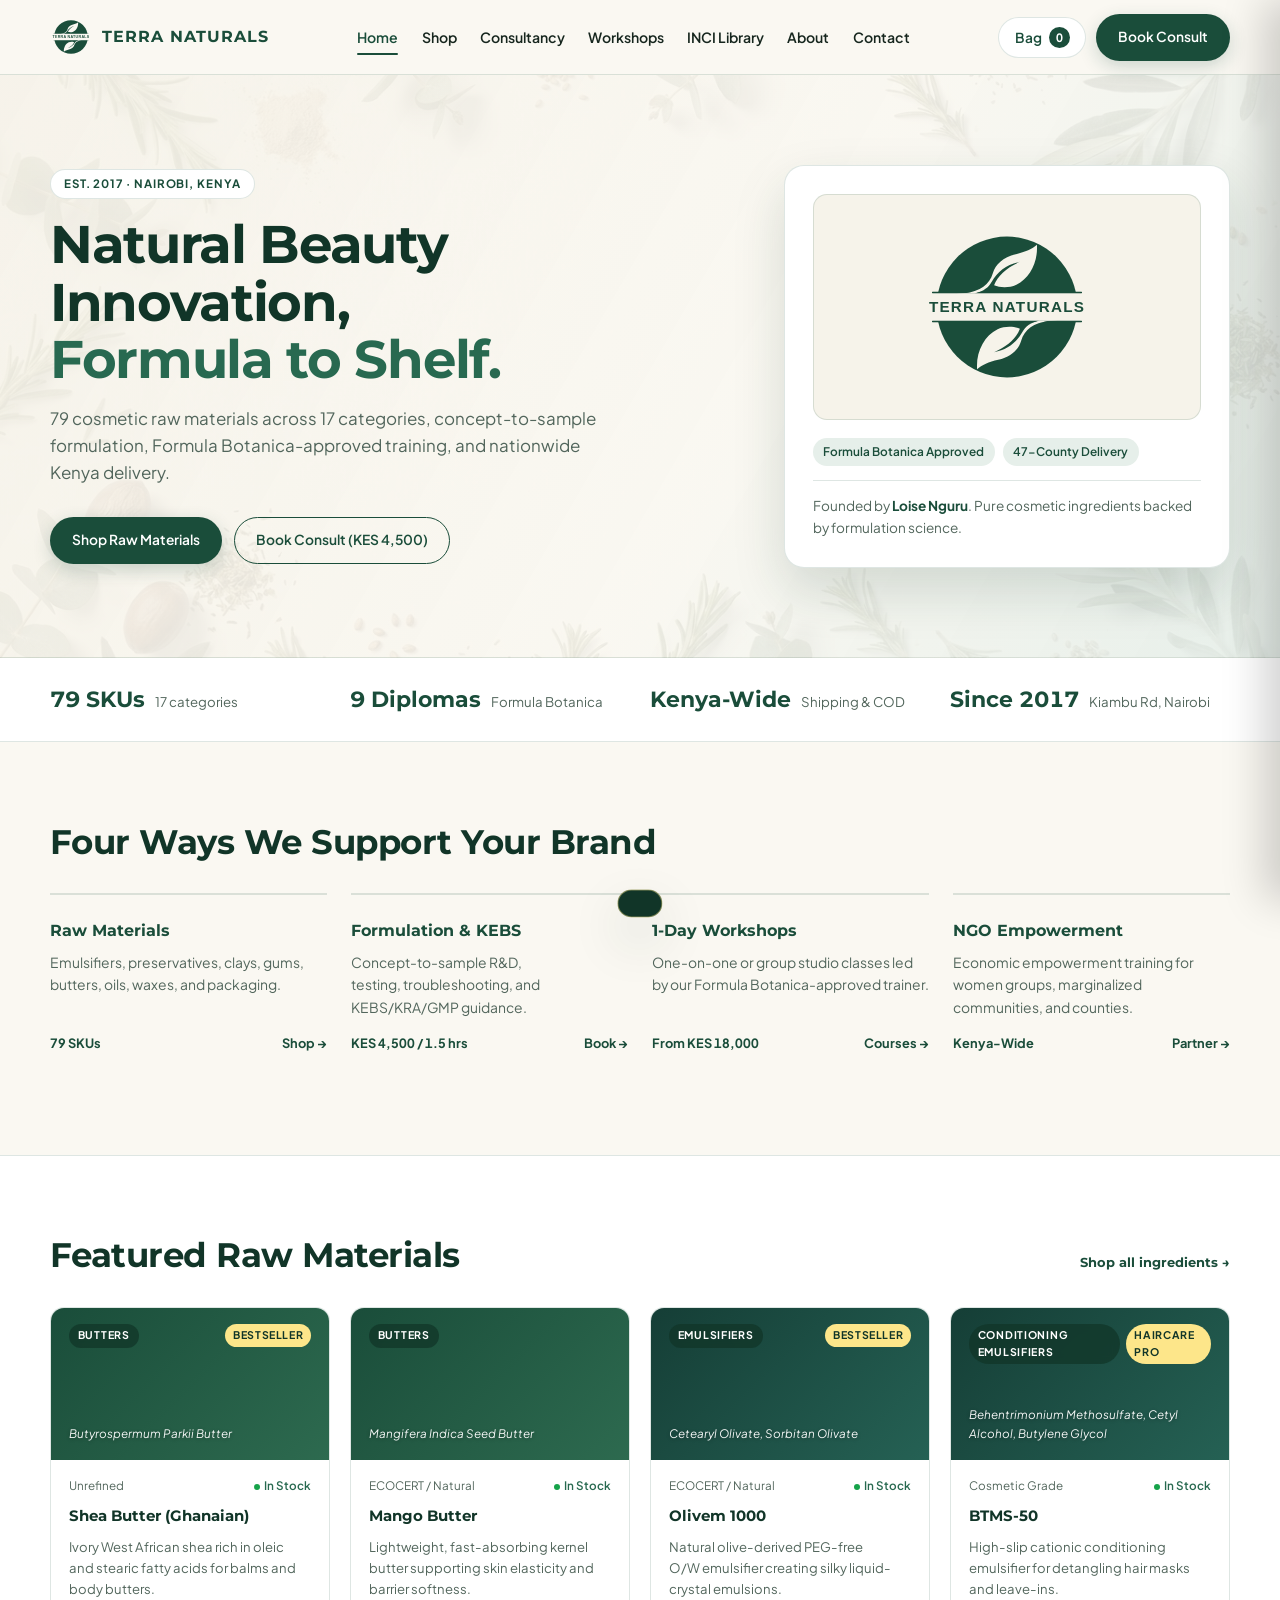
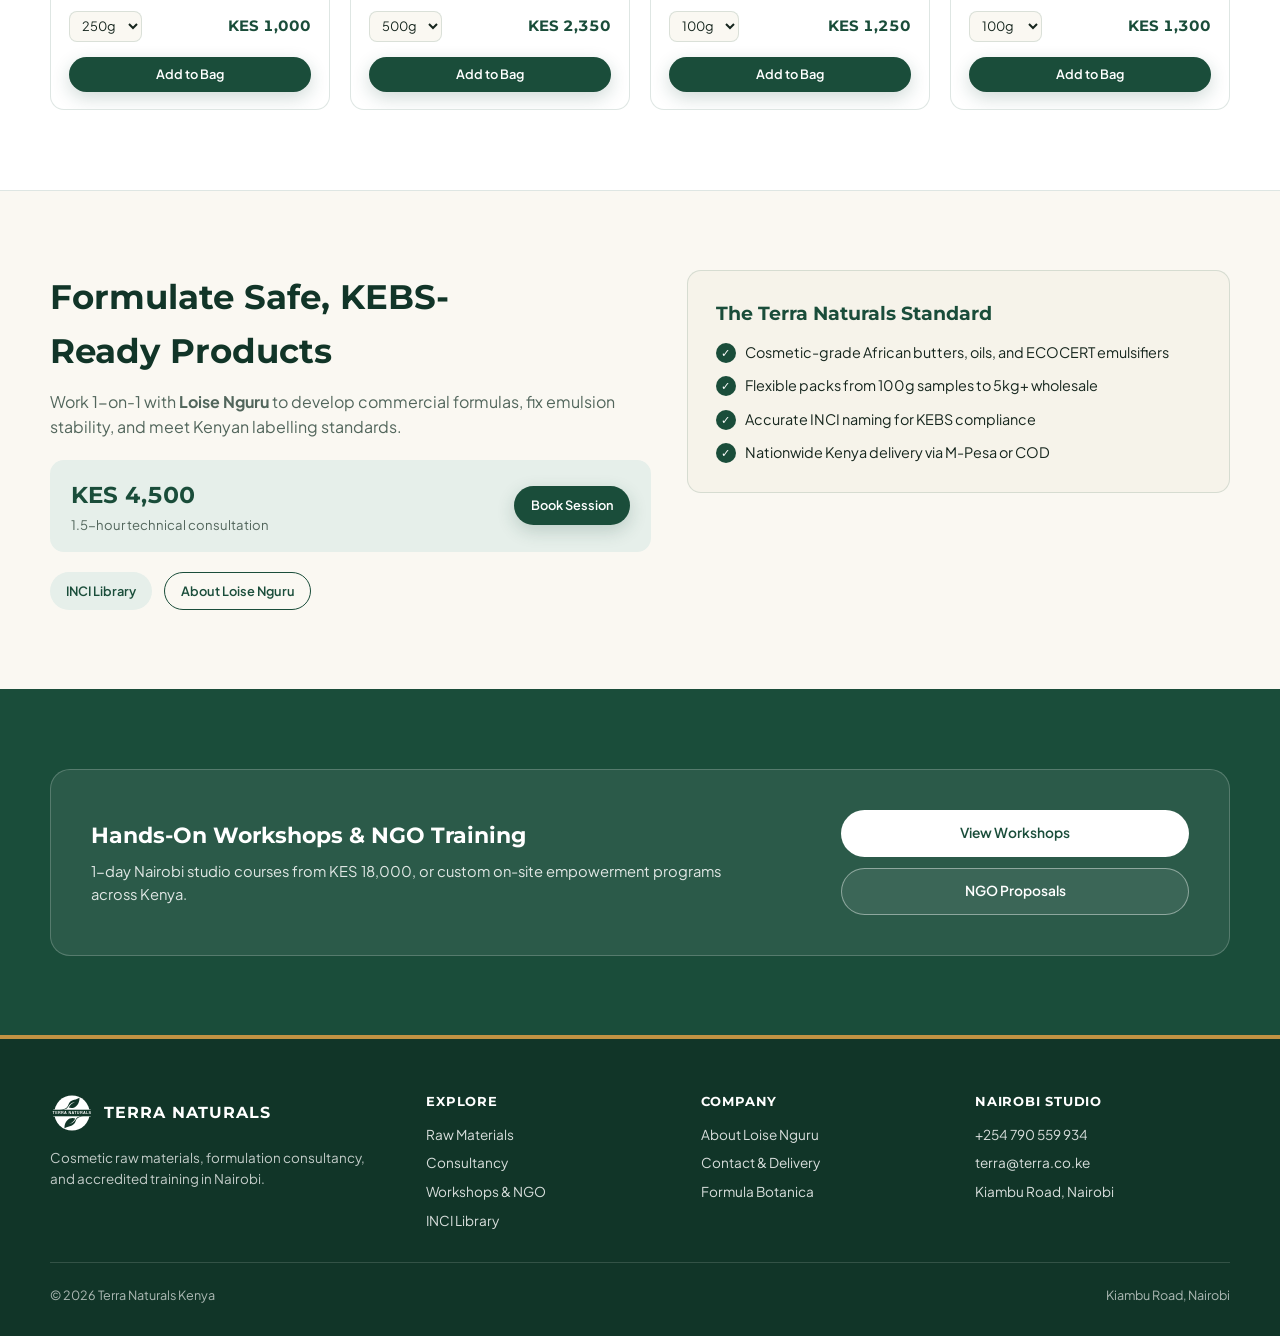
==== commit 7712d04b: "Sync all 79 SKUs, 17 categories, real photos, certificates, and copy from terra.co.ke" ====
--- a/index.html
+++ b/index.html
@@ -77,7 +77,7 @@
           <div class="eyebrow">Est. 2017 · Nairobi, Kenya</div>
           <h1>Natural Beauty Innovation, <span>Formula to Shelf.</span></h1>
           <p class="hero-lead">
-            79+ cosmetic raw materials, KEBS formulation consultancy, accredited workshops, and NGO training across Kenya.
+            79 cosmetic raw materials across 17 categories, concept-to-sample formulation, Formula Botanica-approved training, and nationwide Kenya delivery.
           </p>
           <div class="hero-cta">
             <a href="shop.html" class="btn btn-primary">Shop Raw Materials</a>
@@ -104,16 +104,16 @@
     <div class="metrics-bar">
       <div class="container metrics-row">
         <div class="metric-item">
-          <strong>79+ SKUs</strong>
+          <strong>79 SKUs</strong>
           <span>17 categories</span>
         </div>
         <div class="metric-item">
-          <strong>9+ Diplomas</strong>
+          <strong>9 Diplomas</strong>
           <span>Formula Botanica</span>
         </div>
         <div class="metric-item">
-          <strong>47 Counties</strong>
-          <span>M-Pesa &amp; COD</span>
+          <strong>Kenya-Wide</strong>
+          <span>Shipping &amp; COD</span>
         </div>
         <div class="metric-item">
           <strong>Since 2017</strong>
@@ -132,16 +132,16 @@
         <div class="pillars-grid">
           <a href="shop.html" class="pillar-card">
             <h3>Raw Materials</h3>
-            <p>Sheas, carrier oils, emulsifiers, clays, preservatives, and packaging.</p>
+            <p>Emulsifiers, preservatives, clays, gums, butters, oils, waxes, and packaging.</p>
             <div class="pillar-meta">
-              <span>79+ SKUs</span>
+              <span>79 SKUs</span>
               <span>Shop →</span>
             </div>
           </a>
 
           <a href="consultancy.html" class="pillar-card">
             <h3>Formulation &amp; KEBS</h3>
-            <p>Custom R&amp;D, stability troubleshooting, and KEBS/KRA/GMP readiness.</p>
+            <p>Concept-to-sample R&amp;D, testing, troubleshooting, and KEBS/KRA/GMP guidance.</p>
             <div class="pillar-meta">
               <span>KES 4,500 / 1.5 hrs</span>
               <span>Book →</span>
@@ -150,7 +150,7 @@
 
           <a href="workshops.html" class="pillar-card">
             <h3>1-Day Workshops</h3>
-            <p>Hands-on studio classes in butters, lotions, and facial cleansers.</p>
+            <p>One-on-one or group studio classes led by our Formula Botanica-approved trainer.</p>
             <div class="pillar-meta">
               <span>From KES 18,000</span>
               <span>Courses →</span>
@@ -159,7 +159,7 @@
 
           <a href="workshops.html#ngo" class="pillar-card">
             <h3>NGO Empowerment</h3>
-            <p>On-site cosmetic skills training for women groups and counties.</p>
+            <p>Economic empowerment training for women groups, marginalized communities, and counties.</p>
             <div class="pillar-meta">
               <span>Kenya-Wide</span>
               <span>Partner →</span>
--- a/styles.css
+++ b/styles.css
@@ -747,30 +747,77 @@
 }
 
 .product-visual {
-  padding: 1.05rem 1.15rem;
-  min-height: 104px;
+  position: relative;
+  padding: 1rem 1.1rem;
+  min-height: 152px;
   background: linear-gradient(135deg, #1A4D3A 0%, #2B6B52 100%);
   color: var(--white);
   display: flex;
   flex-direction: column;
   justify-content: space-between;
+  overflow: hidden;
+}
+
+.product-visual.has-photo {
+  padding: 0;
+  height: 186px;
+  background: var(--paper);
+}
+
+.product-photo {
+  position: absolute;
+  inset: 0;
+  width: 100%;
+  height: 100%;
+  object-fit: cover;
+  object-position: center;
+  transition: transform 280ms var(--ease-out);
+}
+
+@media (hover: hover) and (pointer: fine) {
+  .product-card:hover .product-photo {
+    transform: scale(1.04);
+  }
+}
+
+.product-visual-overlay {
+  position: relative;
+  z-index: 2;
+  display: flex;
+  flex-direction: column;
+  justify-content: space-between;
+  height: 100%;
+  width: 100%;
+}
+
+.product-visual.has-photo .product-visual-overlay {
+  padding: 0.85rem 0.95rem;
+  background: linear-gradient(
+    to bottom,
+    rgba(17, 53, 40, 0.62) 0%,
+    rgba(17, 53, 40, 0.08) 42%,
+    rgba(17, 53, 40, 0.06) 62%,
+    rgba(17, 53, 40, 0.78) 100%
+  );
 }
 
 .product-cat-tag {
   align-self: flex-start;
-  font-size: 0.68rem;
+  font-size: 0.66rem;
   font-weight: 700;
   text-transform: uppercase;
-  letter-spacing: 0.08em;
-  background: rgba(255, 255, 255, 0.16);
-  padding: 0.2rem 0.56rem;
+  letter-spacing: 0.07em;
+  background: rgba(17, 53, 40, 0.72);
+  backdrop-filter: blur(4px);
+  padding: 0.22rem 0.56rem;
   border-radius: 999px;
 }
 
 .product-inci {
-  font-size: 0.74rem;
-  opacity: 0.86;
+  font-size: 0.73rem;
+  opacity: 0.95;
   font-style: italic;
+  text-shadow: 0 1px 4px rgba(0, 0, 0, 0.35);
 }
 
 .product-body {
@@ -1436,10 +1483,12 @@
 
 .cat-filter-list {
   list-style: none;
-  padding: 0;
+  padding: 0 0.2rem 0 0;
   margin: 0;
   display: grid;
-  gap: 0.25rem;
+  gap: 0.2rem;
+  max-height: 315px;
+  overflow-y: auto;
 }
 
 .cat-filter-btn {
@@ -1630,6 +1679,142 @@
   height: 6px;
   border-radius: 50%;
   background: #16A34A;
+}
+
+.stock-dot.out {
+  color: #9A3412;
+}
+
+.stock-dot.out::before {
+  background: #D97706;
+}
+
+.qv-photo-box {
+  background: var(--paper);
+  border: 1px solid var(--border);
+  border-radius: var(--radius-md);
+  height: 220px;
+  overflow: hidden;
+  display: grid;
+  place-items: center;
+}
+
+.qv-photo-box img {
+  width: 100%;
+  height: 100%;
+  object-fit: contain;
+}
+
+.cat-chip-btn {
+  padding: 0.44rem 0.88rem;
+  border-radius: 999px;
+  background: var(--cream);
+  border: 1px solid var(--border);
+  color: var(--forest-deep);
+  font-size: 0.81rem;
+  font-weight: 600;
+  cursor: pointer;
+  transition: background-color 140ms var(--ease-out), color 140ms var(--ease-out), border-color 140ms var(--ease-out);
+}
+
+.cat-chip-btn:hover {
+  background: var(--forest);
+  border-color: var(--forest);
+  color: var(--white);
+}
+
+/* Authentic Photography & Certificate Galleries */
+.photo-gallery-grid {
+  display: grid;
+  grid-template-columns: repeat(4, minmax(0, 1fr));
+  gap: 1rem;
+  margin-top: 1.5rem;
+}
+
+.photo-card {
+  background: rgba(255, 255, 255, 0.08);
+  border: 1px solid rgba(255, 255, 255, 0.18);
+  border-radius: var(--radius-md);
+  overflow: hidden;
+  display: flex;
+  flex-direction: column;
+}
+
+.photo-card img {
+  width: 100%;
+  height: 180px;
+  object-fit: cover;
+  display: block;
+}
+
+.photo-card figcaption {
+  padding: 0.65rem 0.85rem;
+  font-size: 0.78rem;
+  color: rgba(255, 255, 255, 0.88);
+  font-weight: 600;
+}
+
+.cert-gallery-grid {
+  display: grid;
+  grid-template-columns: repeat(3, minmax(0, 1fr));
+  gap: 1.15rem;
+}
+
+.cert-card {
+  background: var(--cream);
+  border: 1px solid var(--border);
+  border-radius: var(--radius-md);
+  overflow: hidden;
+  display: flex;
+  flex-direction: column;
+}
+
+.cert-frame {
+  background: var(--white);
+  padding: 0.65rem;
+  border-bottom: 1px solid var(--border);
+  aspect-ratio: 4 / 3;
+  display: grid;
+  place-items: center;
+}
+
+.cert-frame img {
+  width: 100%;
+  height: 100%;
+  object-fit: contain;
+}
+
+.cert-caption {
+  padding: 0.75rem 0.9rem;
+}
+
+.cert-caption strong {
+  display: block;
+  font-family: var(--font-display);
+  font-size: 0.82rem;
+  color: var(--forest-deep);
+  line-height: 1.3;
+}
+
+.cert-caption span {
+  display: block;
+  font-size: 0.73rem;
+  color: var(--muted);
+  margin-top: 0.15rem;
+}
+
+@media (max-width: 1080px) {
+  .photo-gallery-grid,
+  .cert-gallery-grid {
+    grid-template-columns: repeat(2, minmax(0, 1fr));
+  }
+}
+
+@media (max-width: 680px) {
+  .photo-gallery-grid,
+  .cert-gallery-grid {
+    grid-template-columns: 1fr;
+  }
 }
 
 .product-title-btn {
